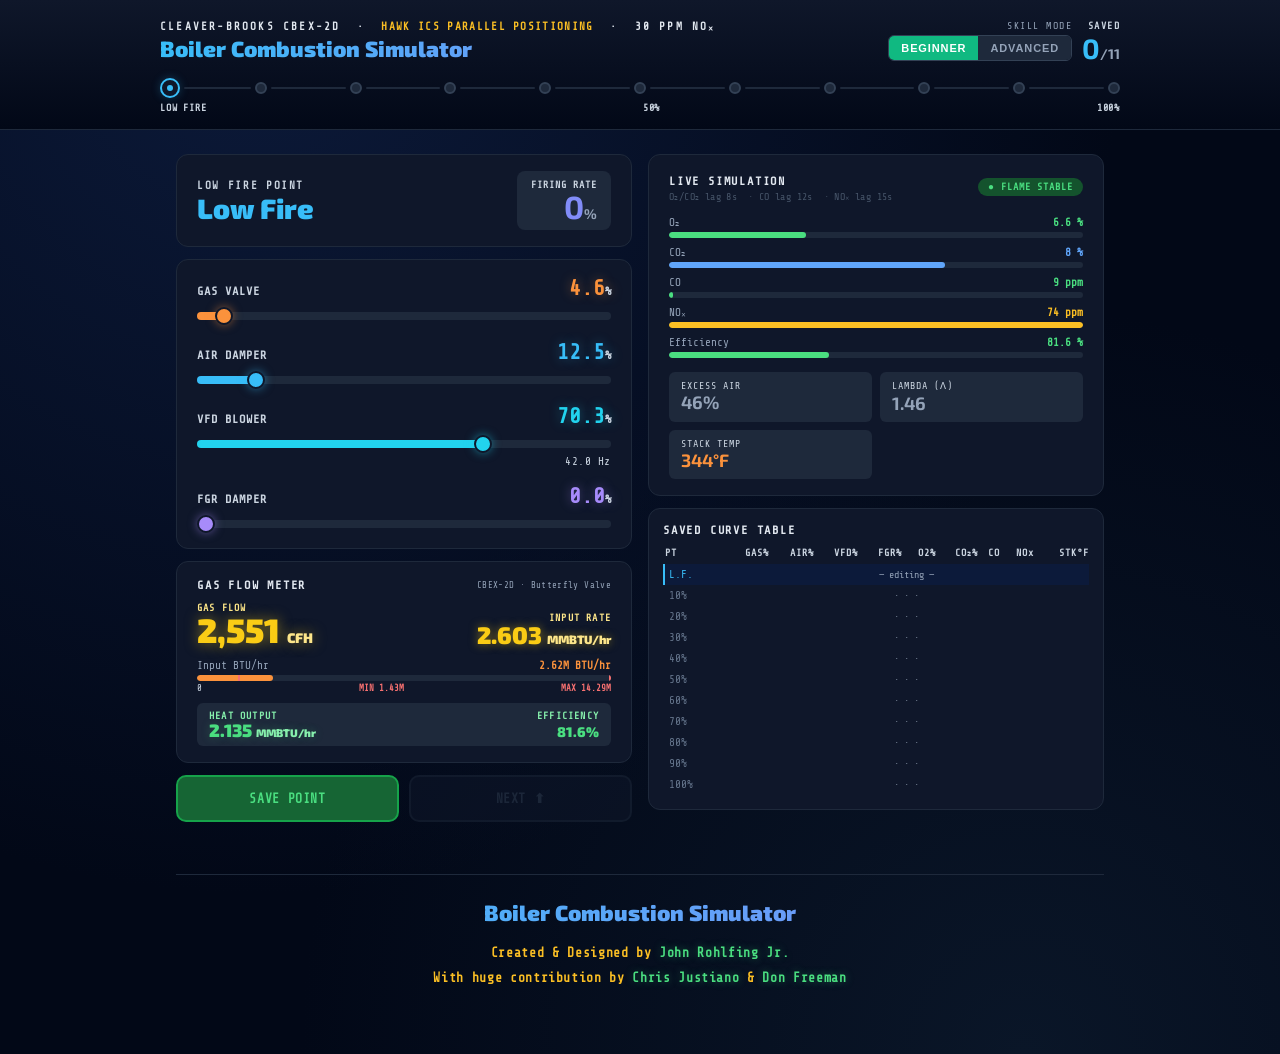
==== index.html @ 2728b41c "Create index.html" ====
<!DOCTYPE html>
<html lang="en">
<head>
<meta charset="UTF-8" />
<meta name="viewport" content="width=device-width, initial-scale=1.0" />
<title>Boiler Combustion Simulator</title>
<link href="https://fonts.googleapis.com/css2?family=Share+Tech+Mono&family=Exo+2:wght@300;400;700;900&display=swap" rel="stylesheet" />
<style>
  *, *::before, *::after { box-sizing: border-box; margin: 0; padding: 0; }
  body {
    min-height: 100vh;
    background: #020817;
    background-image: radial-gradient(ellipse at 20% 0%, #0c1a3a 0%, transparent 60%),
                      radial-gradient(ellipse at 80% 100%, #0a1628 0%, transparent 50%);
    font-family: 'Share Tech Mono', monospace;
    color: #e2e8f0;
    padding-bottom: 40px;
  }

  /* ── Range inputs ── */
  input[type=range] { -webkit-appearance: none; appearance: none; width: 100%; height: 8px; border-radius: 4px; outline: none; cursor: pointer; }
  input[type=range]:disabled { cursor: not-allowed; opacity: 0.4; }
  input[type=range]::-webkit-slider-thumb { -webkit-appearance: none; width: 18px; height: 18px; border-radius: 50%; background: #38bdf8; border: 2px solid #0f172a; cursor: pointer; box-shadow: 0 0 10px #38bdf880; transition: transform 0.15s; }
  input[type=range]::-webkit-slider-thumb:hover { transform: scale(1.2); }
  input[type=range]:disabled::-webkit-slider-thumb { background: #475569; cursor: not-allowed; box-shadow: none; }
  input[type=range].gas::-webkit-slider-thumb  { background: #fb923c; box-shadow: 0 0 10px #fb923c80; }
  input[type=range].air::-webkit-slider-thumb  { background: #38bdf8; box-shadow: 0 0 10px #38bdf880; }
  input[type=range].vfd::-webkit-slider-thumb  { background: #22d3ee; box-shadow: 0 0 10px #22d3ee80; }
  input[type=range].fgr::-webkit-slider-thumb  { background: #a78bfa; box-shadow: 0 0 10px #a78bfa80; }

  /* ── Buttons ── */
  .btn { font-family: 'Share Tech Mono', monospace; font-size: 13px; font-weight: 700; letter-spacing: 0.05em; border-radius: 10px; border: 2px solid; padding: 14px 0; cursor: pointer; transition: all 0.2s; width: 100%; }
  .btn:disabled { cursor: not-allowed; opacity: 0.5; }
  .btn-save  { background: #166534; border-color: #16a34a; color: #4ade80; }
  .btn-save.saved { background: #14532d; border-color: #4ade80; }
  .btn-save:not(:disabled):hover { transform: translateY(-1px); box-shadow: 0 4px 20px #4ade8060; }
  .btn-next  { background: #0f172a; border-color: #1e293b; color: #334155; }
  .btn-next.active { background: #0c1a3a; border-color: #38bdf8; color: #38bdf8; cursor: pointer; }
  .btn-next.active:hover { transform: translateY(-1px); box-shadow: 0 4px 20px #38bdf860; }
  .btn-back  { background: transparent; border: 1px solid #334155; border-radius: 8px; color: #64748b; font-size: 12px; cursor: pointer; font-family: 'Share Tech Mono', monospace; padding: 10px 0; width: 100%; transition: all 0.2s; }
  .btn-export { background: #0f0f2e; border: 2px solid #818cf8; border-radius: 8px; color: #818cf8; font-size: 12px; font-weight: 700; cursor: pointer; font-family: 'Share Tech Mono', monospace; padding: 10px 0; width: 100%; letter-spacing: 0.05em; transition: all 0.2s; }
  .btn-export.flash { background: #1e1b4b; }

  /* ── Layout ── */
  #header {
    background: linear-gradient(180deg, #0f172a 0%, #020817 100%);
    border-bottom: 1px solid #1e293b;
    padding: 20px 24px 16px;
    position: sticky; top: 0; z-index: 50;
  }
  .header-inner { max-width: 960px; margin: 0 auto; }
  .header-top { display: flex; justify-content: space-between; align-items: flex-start; }
  .header-subtitle { font-size: 11px; color: #e2e8f0; letter-spacing: 0.2em; margin-bottom: 4px; text-transform: uppercase; font-weight: 600; }
  h1 {
    font-size: 22px; font-weight: 900; font-family: 'Exo 2', sans-serif; line-height: 1;
    background: linear-gradient(90deg, #38bdf8, #818cf8);
    -webkit-background-clip: text; -webkit-text-fill-color: transparent;
  }
  .saved-count { text-align: right; }
  .saved-label { font-size: 10px; color: #cbd5e1; letter-spacing: 0.15em; text-transform: uppercase; margin-bottom: 3px; font-weight: 600; }
  #savedCountNum { font-size: 28px; font-weight: 700; color: #38bdf8; line-height: 1; font-family: 'Exo 2', sans-serif; }
  .progress-dots { display: flex; align-items: center; gap: 4px; margin-top: 16px; }
  .dot-wrap { display: flex; align-items: center; gap: 4px; }
  .dot { width: 12px; height: 12px; border-radius: 50%; background: #1e293b; border: 2px solid #334155; transition: all 0.3s; flex-shrink: 0; display: flex; align-items: center; justify-content: center; }
  .dot.current { width: 20px; height: 20px; background: #0f172a; border-color: #38bdf8; box-shadow: 0 0 10px #38bdf840; }
  .dot.saved { background: #14532d; border-color: #4ade80; }
  .dot.unsaved-past { background: #7f1d1d; border-color: #f87171; }
  .dot-inner { width: 6px; height: 6px; border-radius: 50%; background: #38bdf8; }
  .dot-inner-saved { width: 4px; height: 4px; border-radius: 50%; background: #4ade80; }
  .dot-line { height: 2px; flex: 1; min-width: 8px; background: #1e293b; border-radius: 1px; transition: background 0.3s; }
  .dot-line.done { background: #4ade8040; }
  .progress-labels { display: flex; justify-content: space-between; margin-top: 4px; font-size: 10px; color: #cbd5e1; font-weight: 600; letter-spacing: 0.08em; }

  #main { max-width: 960px; margin: 0 auto; padding: 24px 16px 0; }
  .grid { display: grid; grid-template-columns: 1fr 1fr; gap: 16px; }

  /* ── Cards ── */
  .card { background: #0f172a; border: 1px solid #1e293b; border-radius: 12px; padding: 16px 20px; margin-bottom: 12px; }
  .card.unstable { border-color: #7f1d1d; }
  .point-header { display: flex; justify-content: space-between; align-items: center; }
  .point-meta-label { font-size: 11px; color: #cbd5e1; letter-spacing: 0.15em; text-transform: uppercase; margin-bottom: 2px; font-weight: 600; }
  .point-name { font-size: 28px; font-weight: 900; font-family: 'Exo 2', sans-serif; color: #38bdf8; line-height: 1; }
  .firing-box { text-align: right; background: #1e293b; border-radius: 8px; padding: 8px 14px; }
  .firing-label { font-size: 10px; color: #cbd5e1; letter-spacing: 0.1em; text-transform: uppercase; font-weight: 600; }
  .firing-val { font-size: 32px; font-weight: 700; color: #818cf8; line-height: 1; font-family: 'Exo 2', sans-serif; }

  /* ── Sliders ── */
  .slider-wrap { margin-bottom: 16px; }
  .slider-header { display: flex; justify-content: space-between; align-items: baseline; margin-bottom: 6px; }
  .slider-label { font-size: 12px; font-weight: 600; color: #cbd5e1; letter-spacing: 0.08em; text-transform: uppercase; }
  .slider-val { font-size: 22px; font-weight: 700; font-family: 'Share Tech Mono', monospace; }
  .slider-val span { font-size: 12px; color: #cbd5e1; }
  /* VFD sub-display */
  .vfd-sub { font-size: 11px; color: #cbd5e1; margin-top: 3px; text-align: right; letter-spacing: 0.05em; font-weight: 500; }

  /* ── Gauge bars ── */
  .gauge-wrap { margin-bottom: 8px; }
  .gauge-header { display: flex; justify-content: space-between; font-size: 11px; color: #94a3b8; margin-bottom: 3px; font-family: 'Share Tech Mono', monospace; }
  .gauge-val { font-weight: 700; }
  .gauge-track { height: 6px; background: #1e293b; border-radius: 3px; overflow: hidden; }
  .gauge-fill { height: 100%; border-radius: 3px; transition: width 0.4s ease, background 0.3s; }

  /* ── AirEff display ── */
  .aireff-row { display: flex; justify-content: space-between; align-items: center;
    background: #1e293b; border-radius: 6px; padding: 6px 12px; margin-top: 8px; margin-bottom: 0; }
  .aireff-label { font-size: 10px; color: #cbd5e1; text-transform: uppercase; letter-spacing: 0.1em; font-weight: 500; }
  .aireff-val { font-size: 14px; font-weight: 700; color: #38bdf8; }

  .sim-header { display: flex; justify-content: space-between; align-items: center; margin-bottom: 14px; }
  .sim-title { font-size: 12px; letter-spacing: 0.15em; text-transform: uppercase; color: #e2e8f0; font-weight: 700; }
  .flame-badge { font-size: 10px; font-weight: 700; padding: 3px 10px; border-radius: 20px; letter-spacing: 0.1em; }
  .flame-stable { background: #14532d; color: #4ade80; }
  .flame-unstable { background: #7f1d1d; color: #f87171; }

  .stat-grid { display: grid; grid-template-columns: 1fr 1fr; gap: 8px; margin-top: 14px; }
  .stat-box { background: #1e293b; border-radius: 6px; padding: 8px 12px; }
  .stat-label { font-size: 10px; color: #cbd5e1; text-transform: uppercase; letter-spacing: 0.1em; font-weight: 500; }
  .stat-val { font-size: 18px; font-weight: 700; color: #94a3b8; font-family: 'Exo 2', sans-serif; }

  /* ── Table ── */
  .table-card { background: #0f172a; border: 1px solid #1e293b; border-radius: 12px; padding: 14px; max-height: 360px; overflow-y: auto; }
  .table-title { font-size: 12px; color: #e2e8f0; letter-spacing: 0.15em; text-transform: uppercase; margin-bottom: 10px; font-weight: 700; }
  table { width: 100%; border-collapse: collapse; font-size: 11px; }
  th { text-align: right; padding-bottom: 6px; font-weight: 600; font-size: 10px; letter-spacing: 0.1em; color: #cbd5e1; }
  th:first-child { text-align: left; }
  td { padding: 4px 4px; text-align: right; }
  td:first-child { text-align: left; }
  tr.cur-row { background: #0c1a3a; border-left: 2px solid #38bdf8; }
  tr:not(.cur-row) { border-left: 2px solid transparent; }

  .validation-box { background: #2d0a0a; border: 1px solid #7f1d1d; border-radius: 8px; padding: 10px 14px; font-size: 12px; color: #f87171; margin-bottom: 12px; }
  .btn-row { display: grid; grid-template-columns: 1fr 1fr; gap: 10px; margin-bottom: 12px; }
  .btn-row2 { display: flex; gap: 10px; }

  /* ── Tune Mode Toggle ── */
  .tune-toggle { display: flex; border-radius: 8px; overflow: hidden; border: 1px solid #334155; margin-bottom: 12px; }
  .tune-toggle-btn { flex: 1; padding: 10px 0; font-family: 'Share Tech Mono', monospace; font-size: 11px; font-weight: 700; letter-spacing: 0.08em; text-transform: uppercase; cursor: pointer; border: none; transition: all 0.25s; text-align: center; }
  .tune-toggle-btn.rough { background: #0f172a; color: #475569; }
  .tune-toggle-btn.rough.active { background: #1e3a5f; color: #38bdf8; box-shadow: inset 0 -2px 0 #38bdf8; }
  .tune-toggle-btn.fine  { background: #0f172a; color: #475569; }
  .tune-toggle-btn.fine.active  { background: #3b1a0a; color: #fb923c; box-shadow: inset 0 -2px 0 #fb923c; }
  .tune-mode-badge { font-size: 9px; font-weight: 700; padding: 2px 8px; border-radius: 4px; letter-spacing: 0.1em; text-transform: uppercase; display: inline-block; }
  .tune-mode-badge.rough { background: #0c2d4a; color: #38bdf8; }
  .tune-mode-badge.fine  { background: #3b1a0a; color: #fb923c; }
  .fine-hint { font-size: 10px; color: #fb923c; background: #2d1a0a; border: 1px solid #854d0e; border-radius: 6px; padding: 7px 10px; margin-bottom: 12px; letter-spacing: 0.03em; }

  @media (max-width: 640px) {
    .grid { grid-template-columns: 1fr; }
    h1 { font-size: 18px; }
  }
</style>
</head>
<body>

<!-- HEADER -->
<div id="header">
  <div class="header-inner">
    <div class="header-top">
      <div>
        <div class="header-subtitle">Cleaver-Brooks CBEX-2D &nbsp;·&nbsp; <span style="color:#fbbf24;letter-spacing:0.12em;">Hawk ICS Parallel Positioning</span> &nbsp;·&nbsp; 30 ppm NOₓ</div>
        <h1>Boiler Combustion Simulator</h1>
      </div>
      <div style="display:flex;gap:10px;align-items:flex-start;">
        <div class="skill-toggle" style="display:flex;flex-direction:column;gap:4px;align-items:flex-end;">
          <div style="font-size:10px;color:#94a3b8;letter-spacing:0.15em;text-transform:uppercase;">Skill Mode</div>
          <div style="display:flex;gap:0;border:1px solid #334155;border-radius:6px;overflow:hidden;">
            <button id="btnBeginner" style="background:#10b981;color:#fff;border:none;padding:6px 12px;font-size:11px;font-weight:700;cursor:pointer;letter-spacing:0.08em;">BEGINNER</button>
            <button id="btnAdvanced" style="background:#1e293b;color:#94a3b8;border:none;padding:6px 12px;font-size:11px;font-weight:700;cursor:pointer;letter-spacing:0.08em;">ADVANCED</button>
          </div>
        </div>
        <div class="saved-count">
          <div class="saved-label">Saved</div>
          <div id="savedCountNum">0<span style="font-size:14px;color:#94a3b8">/11</span></div>
        </div>
      </div>
    </div>
    <div class="progress-dots" id="progressDots"></div>
    <div class="progress-labels">
      <span>LOW FIRE</span><span>50%</span><span>100%</span>
    </div>
  </div>
</div>

<!-- MAIN -->
<div id="main">
  <div class="grid">

    <!-- LEFT -->
    <div>
      <!-- Point header -->
      <div class="card" id="pointCard">
        <div class="point-header">
          <div>
            <div class="point-meta-label" id="pointMetaLabel">Low Fire Point</div>
            <div class="point-name" id="pointName">Low Fire</div>
          </div>
          <div class="firing-box">
            <div class="firing-label">Firing Rate</div>
            <div class="firing-val"><span id="firingPct">0</span><span style="font-size:14px;color:#94a3b8">%</span></div>
          </div>
        </div>
      </div>

      <!-- Tune Mode Toggle -->
      <div class="tune-toggle" id="tuneModeToggle">
        <button class="tune-toggle-btn rough active" id="btnRoughMode">⬆ ROUGH TUNE</button>
        <button class="tune-toggle-btn fine" id="btnFineMode">⬇ FINE TUNE</button>
      </div>
      <div class="fine-hint" id="fineHint" style="display:none"></div>

      <!-- Sliders -->
      <div class="card">

        <!-- Gas Valve -->
        <div class="slider-wrap">
          <div class="slider-header">
            <span class="slider-label">Gas Valve</span>
            <span class="slider-val" id="gasVal" style="color:#fb923c;text-shadow:0 0 12px #fb923c60">3.0<span>%</span></span>
          </div>
          <input type="range" id="gasSlider" class="gas" min="0" max="100" step="0.2" value="3" />
        </div>

        <!-- Air Damper -->
        <div class="slider-wrap">
          <div class="slider-header">
            <span class="slider-label">Air Damper</span>
            <span class="slider-val" id="airVal" style="color:#38bdf8;text-shadow:0 0 12px #38bdf860">10.0<span>%</span></span>
          </div>
          <input type="range" id="airSlider" class="air" min="0" max="100" step="0.2" value="10" />
        </div>

        <!-- VFD Blower -->
        <div class="slider-wrap">
          <div class="slider-header">
            <span class="slider-label">VFD Blower</span>
            <div style="text-align:right">
              <span class="slider-val" id="vfdVal" style="color:#22d3ee;text-shadow:0 0 12px #22d3ee60">70.0<span>%</span></span>
            </div>
          </div>
          <!-- VFD slider: 0-60Hz, 60Hz motor rated speed -->
          <div style="position:relative">
            <input type="range" id="vfdSlider" class="vfd" min="0" max="60" step="0.2" value="42" />
          </div>
          <div class="vfd-sub">
            <span id="vfdHz">46.2</span> Hz
          </div>
        </div>

        <!-- FGR Damper -->
        <div class="slider-wrap" style="margin-bottom:0">
          <div class="slider-header">
            <span class="slider-label">FGR Damper</span>
            <span class="slider-val" id="fgrVal" style="color:#a78bfa;text-shadow:0 0 12px #a78bfa60">0.0<span>%</span></span>
          </div>
          <input type="range" id="fgrSlider" class="fgr" min="0" max="100" step="0.2" value="0" />
        </div>

        <span id="airEffDisplay" style="display:none"></span>

      </div>

      <!-- Gas Flow Meter -->
      <div class="card" id="flowCard">
        <div class="sim-header" style="margin-bottom:10px">
          <span class="sim-title">Gas Flow Meter</span>
          <span style="font-size:9px;color:#94a3b8;letter-spacing:0.04em;">CBEX-2D · Butterfly Valve</span>
        </div>
        <!-- CFH large display -->
        <div style="display:flex;justify-content:space-between;align-items:flex-end;margin-bottom:12px;">
          <div>
            <div style="font-size:10px;color:#fde68a;letter-spacing:0.12em;text-transform:uppercase;font-weight:700;">Gas Flow</div>
            <div style="font-size:34px;font-weight:900;font-family:'Exo 2',sans-serif;color:#facc15;line-height:1;text-shadow:0 0 14px #facc1580;" id="cfhDisplay">0 <span style="font-size:14px;color:#fde68a;">CFH</span></div>
          </div>
          <div style="text-align:right;">
            <div style="font-size:10px;color:#fde68a;letter-spacing:0.12em;text-transform:uppercase;font-weight:700;">Input Rate</div>
            <div style="font-size:24px;font-weight:900;font-family:'Exo 2',sans-serif;color:#facc15;line-height:1;text-shadow:0 0 10px #facc1580;" id="mmbtuDisplay">0.000 <span style="font-size:12px;color:#fde68a;">MMBTU/hr</span></div>
          </div>
        </div>
        <!-- BTU/hr gauge bar (input) -->
        <div class="gauge-wrap">
          <div class="gauge-header">
            <span>Input BTU/hr</span>
            <span class="gauge-val" id="btuInVal" style="color:#fb923c">0</span>
          </div>
          <div class="gauge-track" style="position:relative;">
            <div class="gauge-fill" id="btuInBar" style="width:0%;background:#fb923c"></div>
            <!-- Min fire marker at 10% -->
            <div style="position:absolute;left:10%;top:-2px;width:2px;height:10px;background:#f87171;border-radius:1px;" title="Min Fire"></div>
            <!-- Max fire marker at 100% -->
            <div style="position:absolute;left:100%;top:-2px;width:2px;height:10px;background:#f87171;border-radius:1px;transform:translateX(-2px);" title="Max Fire"></div>
          </div>
          <div style="display:flex;justify-content:space-between;font-size:9px;color:#cbd5e1;margin-top:2px;">
            <span>0</span>
            <span style="color:#f87171;font-weight:700">MIN 1.43M</span>
            <span style="color:#f87171;font-weight:700">MAX 14.29M</span>
          </div>
        </div>
        <!-- Heat Output display -->
        <div style="display:flex;justify-content:space-between;align-items:center;background:#1e293b;border-radius:6px;padding:7px 12px;margin-top:10px;">
          <div>
            <div style="font-size:10px;color:#86efac;letter-spacing:0.12em;text-transform:uppercase;font-weight:700;">Heat Output</div>
            <div style="font-size:18px;font-weight:900;font-family:'Exo 2',sans-serif;color:#4ade80;line-height:1;text-shadow:0 0 10px #4ade8040;" id="btuOutDisplay">0.000 <span style="font-size:11px;color:#86efac;">MMBTU/hr</span></div>
          </div>
          <div style="text-align:right;">
            <div style="font-size:10px;color:#86efac;letter-spacing:0.12em;text-transform:uppercase;font-weight:700;">Efficiency</div>
            <div style="font-size:18px;font-weight:900;font-family:'Exo 2',sans-serif;color:#4ade80;line-height:1;" id="btuOutEffDisplay">—</div>
          </div>
        </div>
      </div>

      <!-- Validation -->
      <div class="validation-box" id="validationBox" style="display:none"></div>

      <!-- Save / Next -->
      <div class="btn-row">
        <button class="btn btn-save" id="btnSave">SAVE POINT</button>
        <button class="btn btn-next" id="btnNext" disabled>NEXT →</button>
      </div>

      <!-- Back / Export -->
      <div class="btn-row2">
        <button class="btn-back" id="btnBack" style="display:none">← BACK</button>
        <button class="btn-export" id="btnExport" style="display:none">EXPORT L5X</button>
      </div>
    </div>

    <!-- RIGHT -->
    <div>
      <!-- Live sim -->
      <div class="card" id="simCard">
        <div class="sim-header">
          <div>
            <span class="sim-title">Live Simulation</span>
            <div id="lagDisplay" style="font-size:10px;color:#475569;letter-spacing:0.04em;margin-top:2px;"></div>
          </div>
          <span class="flame-badge flame-stable" id="flameBadge">● FLAME STABLE</span>
        </div>
        <div class="gauge-wrap">
          <div class="gauge-header"><span>O₂</span><span class="gauge-val" id="o2Val" style="color:#4ade80">—</span></div>
          <div class="gauge-track"><div class="gauge-fill" id="o2Bar" style="width:0%;background:#4ade80"></div></div>
        </div>
        <div class="gauge-wrap">
          <div class="gauge-header"><span>CO₂</span><span class="gauge-val" id="co2Val" style="color:#60a5fa">—</span></div>
          <div class="gauge-track"><div class="gauge-fill" id="co2Bar" style="width:0%;background:#60a5fa"></div></div>
        </div>
        <div class="gauge-wrap">
          <div class="gauge-header"><span>CO</span><span class="gauge-val" id="coVal" style="color:#4ade80">—</span></div>
          <div class="gauge-track"><div class="gauge-fill" id="coBar" style="width:0%;background:#4ade80"></div></div>
        </div>
        <div class="gauge-wrap">
          <div class="gauge-header"><span>NOₓ</span><span class="gauge-val" id="noxVal" style="color:#4ade80">—</span></div>
          <div class="gauge-track"><div class="gauge-fill" id="noxBar" style="width:0%;background:#4ade80"></div></div>
        </div>
        <div class="gauge-wrap">
          <div class="gauge-header"><span>Efficiency</span><span class="gauge-val" id="effVal" style="color:#4ade80">—</span></div>
          <div class="gauge-track"><div class="gauge-fill" id="effBar" style="width:0%;background:#4ade80"></div></div>
        </div>
        <div id="coHint" style="display:none;font-size:10px;color:#fbbf24;background:#292100;border:1px solid #854d0e;border-radius:6px;padding:7px 10px;margin-top:10px;letter-spacing:0.03em;"></div>
        <div id="noxTarget" style="display:none;font-size:10px;border:1px solid;border-radius:6px;padding:7px 10px;margin-top:8px;letter-spacing:0.03em;"></div>
        <div class="stat-grid">
          <div class="stat-box"><div class="stat-label">Excess Air</div><div class="stat-val" id="eaVal">—</div></div>
          <div class="stat-box"><div class="stat-label">Lambda (λ)</div><div class="stat-val" id="lambdaVal">—</div></div>
          <div class="stat-box"><div class="stat-label">Stack Temp</div><div class="stat-val" id="stackTempVal" style="color:#fb923c">—</div></div>
        </div>
      </div>

      <!-- Curve table -->
      <div class="table-card">
        <div class="table-title">Saved Curve Table</div>
        <table>
          <thead>
            <tr>
              <th style="text-align:left">PT</th>
              <th>GAS%</th><th>AIR%</th><th>VFD%</th><th>FGR%</th>
              <th>O2%</th><th>CO₂%</th><th>CO</th><th>NOx</th><th>STK°F</th>
            </tr>
          </thead>
          <tbody id="curveTable"></tbody>
        </table>
      </div>
    </div>

  </div>
</div>

<script>
// ─── CONSTANTS ────────────────────────────────────────────────────────────────
const VFD_MAX_HZ = 60.0;   // 60Hz motor — full speed at 60 Hz

// ─── NAMEPLATE DATA (CB CBEX-2D 200-350-250ST) ─────────────────────────────
const NAMEPLATE_MIN_INPUT  = 1429000;   // BTU/hr min gas input
const NAMEPLATE_MAX_INPUT  = 14288000;  // BTU/hr max gas input
const NAMEPLATE_GROSS_OUT  = 11716000;  // BTU/hr gross output
const NAMEPLATE_MANIFOLD_P = 23.6;      // in W.C. manifold pressure
const GAS_HHV             = 1020;       // BTU/ft³ natural gas HHV
const NAMEPLATE_MAX_CFH   = NAMEPLATE_MAX_INPUT / GAS_HHV;  // ~14,008 CFH
const NAMEPLATE_MIN_CFH   = NAMEPLATE_MIN_INPUT / GAS_HHV;  // ~1,401 CFH

// ─── PHYSICS CONSTANTS (v11 — CB Hawk ICS Calibration) ───────────────────────
// Model: lambda = K * (airEff/100)^Pa / flowFrac
//   flowFrac = butterflyFlow(gasActuator%)  — actual gas flow, not valve position
//   airEff   = airDamperFlow(damper%) * (VFD_Hz / 60) * 100
//
// v11 changes from v10:
//   • Lambda now uses butterfly valve flowFrac (actual gas flow) instead of
//     valve position raised to a power (Pg removed). Eliminates disconnect
//     between gas flow meter and air/fuel ratio calculation.
//   • FGR dilution realistic: FGR displaces fresh air at fan inlet.
//     20% FGR = fan moves 80% fresh air + 20% inert flue gas.
//     Factor 0.72 accounts for residual O2 in flue gas (~2.5%), duct leakage,
//     and imperfect mixing. Result: adding FGR drops O2 significantly and
//     forces air damper compensation — matches real CB induced FGR behavior.
//   • Added CO₂% output (max 11.7% for natural gas at stoichiometric)
//   • Stack temperature output for analyzer display
//   • Recalibrated K and Pa for flowFrac-based lambda
//
// Dual-anchor calibration:
//   Light-off: gas=3%, air=10%, VFD=42Hz (70%)  → O2 ≈ 8.5%  (lean ignition)
//   Full fire:  gas=100%, air=75%, VFD=57Hz (95%) → O2 ≈ 3.5% (tight high-fire trim)
//
// NOx: 90 ppm thermal base (LNE staged air) + 8 ppm prompt (Fenimore)
// FGR suppression exp = -7.5  gives ~30ppm at 18-19% FGR (CB induced FGR target)
// With realistic FGR dilution, operator must open air damper ~15% more to
// compensate for FGR — matches real commissioning experience.
//
// Default CB Hawk ICS curve:
//   FGR starts at Pt3 (20% fire, FGR=8%)
//   30ppm NOx first achieved around Pt5 (40% fire, FGR=17-19%) ← CB LNE target
//   O2 tapers 8.5% → 3.5% across firing range
const Pa = 1.02;    // air exponent (recalibrated for flowFrac-based lambda)
const K  = 1.53;    // air scale factor (recalibrated for flowFrac-based lambda)

// Default CB Hawk ICS commissioning curve
// Indexed [0..10] = Light-Off through 100% firing rate
const DEF_GAS = [  3,  10,  20,  30,  40,  50,  60,  70,  80,  90, 100];
const DEF_AIR = [ 10,  22,  34,  42,  50,  57,  62,  66,  70,  73,  75];
const DEF_VFD = [42.0,43.2,44.4,45.6,46.8,48.0,49.8,51.6,53.4,55.2,57.0];
const DEF_FGR = [  0,   0,   8,  17,  17,  18,  19,  20,  20,  20,  20];

// ─── DATA ────────────────────────────────────────────────────────────────────
const POINTS = [
  { id:0,  label:"Low Fire", pct:0   },
  { id:1,  label:"Point 2",   pct:10  },
  { id:2,  label:"Point 3",   pct:20  },
  { id:3,  label:"Point 4",   pct:30  },
  { id:4,  label:"Point 5",   pct:40  },
  { id:5,  label:"Point 6",   pct:50  },
  { id:6,  label:"Point 7",   pct:60  },
  { id:7,  label:"Point 8",   pct:70  },
  { id:8,  label:"Point 9",   pct:80  },
  { id:9,  label:"Point 10",  pct:90  },
  { id:10, label:"Point 11",  pct:100 },
];

// Low-fire defaults: VFD=42Hz (70%), FGR=0%. Gas and Air are randomized each
// fresh session / relight so the operator starts with a different position and
// must tune in manually — like a real boiler relight procedure.
//
// Why the ranges matter:
//   Gas max = 7%: at gas > 8%, no air value within 3–14% can produce stable
//   combustion (flowFrac too large → always rich regardless of air damper).
//   Checking test.stable is the only reliable guard — lambda alone is not enough
//   because highCO triggers at λ=0.90–1.06 even though lambda looks "safe".
//   calcCombustion is a function declaration (hoisted) so it's safe to call here.
function freshLightOff() {
  const SAFE_FALLBACK = { gas: 3.0, air: 10.0, vfd: 42.0, fgr: 0 };
  let gas, air, attempts = 0;
  do {
    gas = 1.0 + Math.round(Math.random() * 6.0 * 10) / 10;  // 1.0–7.0%
    air = 3.0 + Math.round(Math.random() * 11.0 * 10) / 10; // 3.0–14.0%
    const test = calcCombustion(gas, air, 42.0, 0);
    if (test.stable) break;   // must be fully stable — lambda, CO, O2 all clear
    attempts++;
  } while (attempts < 40);
  // Fallback: if no stable combo found (should be extremely rare), use a
  // known-good light-off position rather than returning a bad combo.
  if (attempts >= 40) return SAFE_FALLBACK;
  return { gas, air, vfd: 42.0, fgr: 0 };
}
let LIGHTOFF = freshLightOff();

let currentIdx       = 0;
let savedPoints      = Array(11).fill(null);
let roughPoints      = Array(11).fill(null);  // Rough-tune stored separately
let currentPt        = { ...LIGHTOFF };
let isSaved          = false;
let saveTried        = false;
let instabilityTicks = 0;
const FLAMEOUT_TICKS = 8;
let tuneMode         = 'rough';   // 'rough' or 'fine'
let hintsUnlocked    = false;     // hints hidden until first flameout (Advanced)
let skillMode        = 'beginner'; // 'beginner' or 'advanced'
function hintsOn() { return skillMode === 'beginner' || hintsUnlocked; }

// ─── ANALYZER LAG ────────────────────────────────────────────────────────────
// Real flue gas analyzers respond slowly due to sample transport and cell response.
// Modelled as first-order exponential lag:  Y(n) = Y(n-1) + (X - Y(n-1)) * α
// where α = Δt / τ  (scan interval / time constant)
// Scan interval tied to render loop (~250ms assumed)
const LAG_DT       = 0.25;   // seconds per render tick (250 ms)
const TAU_O2       = 8.0;    // O2 electrochemical cell  T63 ≈ 8s
const TAU_CO       = 12.0;   // CO NDIR / electrochemical T63 ≈ 12s
const TAU_NOX      = 15.0;   // NOx chemiluminescent      T63 ≈ 15s
const TAU_CO2      = 8.0;    // CO₂ NDIR cell T63 ≈ 8s (similar to O2)
const ALPHA_O2     = Math.min(1, LAG_DT / TAU_O2);
const ALPHA_CO     = Math.min(1, LAG_DT / TAU_CO);
const ALPHA_NOX    = Math.min(1, LAG_DT / TAU_NOX);
const ALPHA_CO2    = Math.min(1, LAG_DT / TAU_CO2);

let lagO2  = 0;   // running lag state for O2
let lagCO2 = 0;   // running lag state for CO₂
let lagCO  = 0;   // running lag state for CO
let lagNOx = 0;   // running lag state for NOx

// ─── BUTTERFLY VALVE CHARACTERISTIC ─────────────────────────────────────────
// CB gas butterfly valve: highly nonlinear, most flow change in mid-range
// Calibrated so 3% valve ≈ 10% flow (min fire) and 100% valve = 100% flow
function butterflyFlow(valvePct) {
  const x = Math.max(0, valvePct / 100);
  if (x < 0.005) return 0;
  const theta = x * Math.PI / 2;
  return Math.min(1.0, Math.pow(Math.sin(theta), 0.65));
}

// ─── AIR DAMPER CHARACTERISTIC ──────────────────────────────────────────────
// CB butterfly / opposed-blade air damper: quick-opening characteristic.
// At 50% position ≈ 64% of max airflow; at 10% ≈ 22%.
// Uses x^0.65 power law (same family as gas butterfly).
function airDamperFlow(damperPct) {
  const x = Math.max(0, damperPct / 100);
  if (x < 0.005) return 0;
  return Math.min(1.0, Math.pow(x, 0.65));
}

// ─── ACTUATOR DEADBAND ──────────────────────────────────────────────────────
// Real Honeywell/Siemens actuators have ±0.5% deadband / hysteresis.
// Commanded 42.0% might land at 41.6% or 42.3%.
// Uses deterministic pseudo-noise so identical commands give consistent results
// but small slider changes create realistic jitter.
function actuatorPos(commanded, seed) {
  const noise = Math.sin(commanded * seed) * 0.25
              + Math.cos(commanded * seed * 1.7) * 0.15;
  return Math.max(0, commanded + noise);
}

// ─── PHYSICS ─────────────────────────────────────────────────────────────────
function calcCombustion(gas, air, vfd_hz, fgr, mode) {
  // mode: 'rough' = cold furnace (default), 'fine' = hot/heat-soaked furnace
  mode = mode || 'rough';

  // ── Actuator deadband — real positions differ from commanded ────────────
  const gasAct = actuatorPos(gas, 137.036);
  const airAct = actuatorPos(air, 173.205);
  const vfdAct = actuatorPos(vfd_hz, 7.071);
  const fgrAct = actuatorPos(fgr, 271.801);

  // Combined air: nonlinear damper characteristic × VFD speed (fan law: flow ∝ speed)
  // airEff = airDamperFlow(damper%) × (VFD_Hz / 60) × 100
  const vfdSpd  = (Math.max(vfdAct, 0) / VFD_MAX_HZ) * 100;      // 0-100%
  const airDamp = airDamperFlow(airAct);                            // nonlinear 0-1
  const airEff  = airDamp * vfdSpd;                                 // effective air %

  // Gas flow via butterfly valve characteristic (uses actual actuator position)
  const flowFrac = butterflyFlow(gasAct);
  const btuInput = flowFrac * NAMEPLATE_MAX_INPUT;
  const cfh      = flowFrac * NAMEPLATE_MAX_CFH;
  const mmbtuIn  = btuInput / 1000000;

  const fgrFrac = Math.max(0, fgrAct) / 100;

  if (gasAct < 0.5) return { o2:0, co:0, co2:0, nox:0, eff:0, ea:0, stable:false, lambda:0, coReason:'', airEff:0, vfdSpd:0, btuInput:0, cfh:0, mmbtuIn:0, flowFrac:0, btuOutput:0, stackTemp:0 };

  // v11: lambda uses actual gas flow (flowFrac) instead of valve position
  const airNorm = K * Math.pow(Math.max(airEff, 0.1) / 100, Pa);

  // v11: FGR displaces fresh air at the FD fan inlet (induced FGR system).
  // Fresh air = 20.9% O2. Recirculated flue gas ≈ 2-3% residual O2.
  // Factor 0.72 = 1 - (residual_O2_in_FGR / ambient_O2) adjusted for
  // imperfect mixing and duct in-leakage. At 20% FGR, effective fresh air
  // fraction = 1 - 0.20×0.72 = 0.856 → O2 drops ~1.5-2.0 points.
  // Operator must compensate by opening air damper — just like a real boiler.
  const fgrDilution = 1 - fgrFrac * 0.72;
  const effAir  = airNorm * fgrDilution;
  let   lambda  = Math.max(0.40, Math.min(7.0, effAir / Math.max(flowFrac, 0.001)));

  // ── Hot-boiler adjustments (fine-tune mode) ──────────────────────────────
  // Heat-soaked furnace: better combustion, O2 reads 0.3-0.5% lower,
  // hotter refractory = higher flame temp = more NOx, tighter CO response
  const isHot = mode === 'fine';
  const heatSoakO2   = isHot ? 0.4 : 0;    // O2 drop from heat soak
  const furnaceTempK = isHot ? 1.08 : 1.0;  // 8% NOx increase from hot refractory
  const coSensitivity = isHot ? 1.15 : 1.0; // CO rises faster near stoichiometric when hot

  let rawO2 = lambda >= 1.0 ? Math.min(20.9, 20.9 * (lambda - 1) / lambda) : 0;
  const o2 = Math.max(0, rawO2 - heatSoakO2);
  const ea = Math.max(0, (lambda - 1) * 100);

  // ── CO (v10 — computed BEFORE stability so CO informs flame state) ───────
  // Real CB firetube CO vs O2: flat at 10-30 ppm, then near-vertical wall
  // at O2 ≈ 1.0-1.5% (λ ≈ 1.05-1.08). The "cliff" is the defining feature
  // of a CO trim — you're fine until suddenly you're not.
  //
  // IMPORTANT: CO is calculated first, then used as a stability input.
  // On a real boiler, high CO means incomplete combustion — the flame is
  // degrading even if lambda arithmetic says you're "close to stoichiometric."
  // A UV flame scanner sees a weak, intermittent signal when CO is spiking.
  //
  // Calibration targets (stable, FGR≈0):
  //   λ=2.5  →  ~5 ppm      (very lean)
  //   λ=1.8  →  ~10 ppm     (lean light-off zone)
  //   λ=1.4  →  ~20 ppm     (normal low-fire)
  //   λ=1.15 →  ~30 ppm     (tight trim, safe)
  //   λ=1.08 →  ~50 ppm     (approaching the wall)
  //   λ=1.06 →  ~320 ppm    (THE KNEE — cliff starts here)
  //   λ=1.03 →  ~700 ppm    (over the edge)
  //   λ=1.00 →  ~1800 ppm   (stoichiometric — deep trouble)
  const coBase = 4 + 14 * Math.exp(-2.6 * (lambda - 1.0)) * coSensitivity;

  // Rich spike — near-vertical wall below λ≈1.06 (O2 ≈ 1.2%)
  // Transition zone 1.06-1.12: CO rises as you approach the cliff
  // Below 1.06: exponential explosion (the wall)
  let coRich = 0;
  if (lambda < 1.06) {
    coRich = 300 * coSensitivity * Math.exp(12.0 * (1.06 - lambda));
  } else if (lambda < 1.12) {
    coRich = 35 * coSensitivity * Math.pow((1.12 - lambda) / 0.06, 2.0);
  }

  // Lean tail — flame cooling, quenching at extreme excess air
  const coLean = lambda > 2.8
    ? 18 * Math.pow(lambda - 2.8, 2.0) : 0;

  // Firing-rate effect — higher firing rate shortens residence time slightly
  // v11: uses flowFrac (actual gas flow) instead of valve position
  const coFiring = 4 * Math.pow(flowFrac, 1.4);

  // FGR: moderate FGR is fine, but excessive FGR quenches the flame
  // v11: uses flowFrac for firing-rate interaction
  let coFgrHigh = 0;
  if      (fgrFrac > 0.22) coFgrHigh = 400 * Math.pow(fgrFrac - 0.22, 1.3) * (1 + flowFrac * 1.5);
  else if (fgrFrac > 0.18) coFgrHigh = 50  * Math.pow(fgrFrac - 0.18, 1.1) * (1 + flowFrac);
  else if (fgrFrac > 0.10) coFgrHigh = 8   * (fgrFrac - 0.10) * 10;

  // FGR at light-off is particularly bad (cold furnace, weak flame)
  // v11: uses flowFrac — light-off region extends to ~10% gas (flowFrac≈0.25)
  const coFgrLightOff = (flowFrac < 0.25 && fgrFrac > 0.05)
    ? 120 * fgrFrac * (0.25 - flowFrac) * 16 : 0;

  // ── Combustion CO (before instability effects) ───────────────────────────
  // Sum of all chemistry-driven CO sources. This is what the analyzer would
  // read from the combustion alone — before flame degradation adds more.
  // Used as input to stability determination.
  const coCombustion = coBase + coRich + coLean + coFiring + coFgrHigh + coFgrLightOff;

  // ── Stability (v10 — CO and O2 now inform flame state) ───────────────────
  // On a real CB boiler, the BMS flame scanner (UV or flame rod) detects:
  //   • Rich flame: weak UV signal, orange/luminous, scanner loses confidence
  //   • Lean blow-off: flame lifts off burner tile, UV drops to zero
  //   • FGR quench: reduced flame temp → weak UV → scanner trips
  //   • High CO: incomplete combustion = partial flame = weak/intermittent UV
  //   • Very low O2: starved combustion, flame degrades before full flameout
  //
  // Real thresholds (typical CB Hawk ICS with Honeywell flame scanner):
  //   λ < 0.90:  flame is orange/lazy, UV signal marginal → trips in seconds
  //   λ > 5.5:   flame lifts off, lean blow-off
  //   CO > 350:  combustion is failing — catches the critical gap at λ=0.90-1.06
  //              where O2 is near zero and CO is spiking but old model said "stable"
  //   O2 < 0.5% at meaningful fire (gas>8%): starved, flame integrity failing
  //   FGR > 28%: flame temperature too low, quench
  //   FGR > 8% at light-off: cold furnace can't sustain diluted flame
  const tooRich       = lambda < 0.90;
  const tooLean       = lambda > 5.5;
  const fgrQuench     = fgrFrac > 0.28;
  const fgrAtLightOff = flowFrac < 0.22 && fgrFrac > 0.08;
  const highCO        = coCombustion > 350;
  const lowO2         = o2 < 0.5 && gasAct > 8;
  const stable        = !tooRich && !tooLean && !fgrQuench && !fgrAtLightOff
                      && !highCO && !lowO2;

  // ── Instability CO — flame degradation adds unburned fuel to exhaust ─────
  let coInstability = 0;
  if (!stable) {
    let factor = 0;
    if (tooRich)       factor = Math.max(factor, (0.90 - lambda) * 6);
    if (tooLean)       factor = Math.max(factor, (lambda - 5.5) * 3.5);
    if (fgrQuench)     factor = Math.max(factor, (fgrFrac - 0.28) * 16);
    if (fgrAtLightOff) factor = Math.max(factor, 0.80);
    if (highCO)        factor = Math.max(factor, (coCombustion - 350) / 600);
    if (lowO2)         factor = Math.max(factor, (0.5 - o2) * 3);
    coInstability = Math.min(4000, 400 + 1800 * factor);
  }
  const co = Math.min(9999, Math.max(3, coCombustion + coInstability));

  // ── NOx (v10 — LNE base + prompt NOx floor) ─────────────────────────────
  // CB LNE burner: staged air mixing inherently reduces thermal NOx base
  // to ~90 ppm (vs 120-130 for standard E-series).
  // Prompt NOx (Fenimore mechanism): ~8 ppm from CH radical reactions in
  // the flame front. NOT suppressed by FGR — sets a hard floor.
  //
  // Calibration:
  //   • Light-off (gas≈3, FGR=0, λ≈1.7): NOx ≈ 55-65 ppm
  //   • Full fire FGR=0 (λ≈1.2): NOx ≈ 98 ppm (uncontrolled thermal + prompt)
  //   • Full fire FGR=19% (λ≈1.2): NOx ≈ 28-30 ppm (CB 30ppm target)
  //   • Maximum FGR: NOx floors at ~10-12 ppm (can't eliminate prompt NOx)
  let tempFactor;
  if      (lambda < 1.05)  tempFactor = lambda * 0.86;
  else if (lambda <= 1.15) tempFactor = 1.0;
  else                     tempFactor = 1.0 / (1 + 0.7 * Math.pow(lambda - 1.15, 1.6));
  const fgrSuppression = Math.exp(-7.5 * fgrFrac);
  // Firing factor: small flames ≈ 0.80, full fire ≈ 1.0 (flame volume/thermal mass)
  // v11: uses flowFrac (actual heat release) instead of valve position
  const firingFactor   = 0.55 + 0.45 * Math.pow(flowFrac, 0.30);
  // furnaceTempK: hot refractory increases radiant heat → higher flame temp → more NOx
  const thermalNOx = 90 * tempFactor * firingFactor * fgrSuppression * furnaceTempK;
  const promptNOx  = 8;   // Fenimore — not affected by FGR
  let nox = thermalNOx + promptNOx;
  if (!stable) nox *= 0.70;
  nox = Math.max(0, Math.round(nox));

  // ── Efficiency (v11 — realistic stack temp & radiation) ──────────────────
  // Stack temp model: firing rate is the dominant driver.
  // Higher fire = more gas velocity through tubes = less heat transfer = hotter stack.
  // Nonlinear — rises steeply at higher firing rates (turbulent flow regime).
  // Excess air has a minor secondary effect (~2°F per 1% O₂).
  // FGR recirculates hot gas, adds modest stack temp increase above ~10%.
  //
  // Real CB firetube targets:
  //   Low fire  (flowFrac≈0.14):  ~320-340°F
  //   Mid fire  (flowFrac≈0.50):  ~370-390°F
  //   High fire (flowFrac≈1.00):  ~440-460°F
  const stackTemp = 260 + 180 * Math.pow(flowFrac, 0.55) + o2 * 2
    + (fgrFrac > 0.10 ? (fgrFrac - 0.10) * 80 : 0);
  // Dry flue gas loss: scales with excess air and stack temp
  const dryFlueLoss = (0.38 + ea * 0.0034) * (stackTemp - 60) / 100 * 4.2;
  // Moisture loss: H2O from hydrogen in CH4 — ~10.5% on HHV basis
  const moistureLoss = 10.5;
  // Radiation/convection loss: fixed ~40,000 BTU/hr shell radiation.
  // As a percentage of input: high at low fire (~2.5%), low at high fire (~0.3%).
  const RADIATION_BTU = 40000;
  const radiationLoss = btuInput > 0
    ? Math.min(3.0, (RADIATION_BTU / btuInput) * 100) : 0.5;
  const eff = Math.max(0, Math.min(99.5,
    100 - dryFlueLoss - moistureLoss - radiationLoss
    - Math.min(co, 600) * 0.003));

  // ── CO₂ (v11 — standard analyzer output) ──────────────────────────────────
  // Max CO₂ for natural gas (CH₄) at stoichiometric = 11.7%
  // CO₂ = 11.7 × (20.9 - O₂) / 20.9
  // At O₂=3.5% → CO₂=9.7%, at O₂=8.5% → CO₂=6.9%, at stoichiometric → CO₂=11.7%
  const co2 = Math.max(0, Math.round(11.7 * (20.9 - o2) / 20.9 * 10) / 10);

  // ── Diagnostic ───────────────────────────────────────────────────────────
  let coReason = '';
  if (!stable) {
    if (tooRich)            coReason = 'Rich — increase air damper or VFD speed';
    else if (highCO)        coReason = 'CO breakpoint — combustion failing, add air or reduce gas';
    else if (lowO2)         coReason = 'O₂ critically low — increase air damper or VFD';
    else if (tooLean)       coReason = 'Lean blow-off — reduce air or decrease VFD';
    else if (fgrQuench)     coReason = 'FGR quench — cut FGR below 28%';
    else if (fgrAtLightOff) coReason = 'FGR too early — close FGR until flame is established';
  } else if (co > 150) {
    if (fgrFrac > 0.22)    coReason = 'FGR too high — incomplete combustion';
    else if (lambda > 3.8) coReason = 'Excess air — lean quench, reduce air or VFD';
    else if (lambda < 1.06)coReason = 'Rich — approaching CO breakpoint, add air or reduce gas';
  }

  return {
    o2:      Math.round(o2 * 10) / 10,
    co2,
    co:      Math.round(co),
    nox,
    eff:     Math.round(eff * 10) / 10,
    ea:      Math.round(ea),
    stable,
    lambda:  Math.round(lambda * 100) / 100,
    coReason,
    airEff:  Math.round(airEff * 10) / 10,
    vfdSpd:  Math.round(vfdSpd * 10) / 10,
    btuInput: Math.round(btuInput),
    cfh:      Math.round(cfh),
    mmbtuIn:  Math.round(mmbtuIn * 1000) / 1000,
    flowFrac: Math.round(flowFrac * 1000) / 1000,
    btuOutput: Math.round(btuInput * (eff / 100)),
    stackTemp: Math.round(stackTemp),
  };
}

// ─── VALIDATION ──────────────────────────────────────────────────────────────
// Fine-tune O2 targets per firing range (tight high-fire, relaxed light-off)
const FINE_O2_TARGETS = [
  { max: 10.0, ideal: 8.5 },  // Pt0  Light-Off — lean for safe ignition
  { max: 8.0,  ideal: 6.5 },  // Pt1  10%
  { max: 7.0,  ideal: 5.5 },  // Pt2  20%
  { max: 6.0,  ideal: 4.8 },  // Pt3  30%
  { max: 5.5,  ideal: 4.3 },  // Pt4  40%
  { max: 5.0,  ideal: 3.8 },  // Pt5  50%
  { max: 4.5,  ideal: 3.5 },  // Pt6  60%
  { max: 4.2,  ideal: 3.3 },  // Pt7  70%
  { max: 4.0,  ideal: 3.0 },  // Pt8  80%
  { max: 3.8,  ideal: 2.8 },  // Pt9  90%
  { max: 3.5,  ideal: 2.5 },  // Pt10 100% — tight trim
];

function getValidation(pt, idx) {
  if (idx === 0) return null;
  const prev = savedPoints[idx - 1];
  if (!prev) return null;

  // In fine-tune descending, we go from high to low, so gas/air must be ≤ previous
  // In rough-tune ascending, gas/air must be ≥ previous
  if (tuneMode === 'rough') {
    if (pt.gas < prev.gas) return `Gas must be ≥ Point ${idx} (${prev.gas.toFixed(1)}%)`;
    if (pt.air < prev.air) return `Air damper must be ≥ Point ${idx} (${prev.air.toFixed(1)}%)`;
    if (pt.vfd < prev.vfd) return `VFD must be ≥ Point ${idx} (${prev.vfd.toFixed(1)} Hz)`;
  }

  // Hint-level validation: shown always in Beginner, after flameout in Advanced
  if (hintsOn()) {
    const curSim = calcCombustion(pt.gas, pt.air, pt.vfd, pt.fgr, tuneMode);

    // Rough: O2 must trend down going up the curve
    if (tuneMode === 'rough') {
      const prevSim = calcCombustion(prev.gas, prev.air, prev.vfd, prev.fgr, tuneMode);
      if (curSim.o2 > prevSim.o2 + 0.5) {
        return `O₂ should not rise (prev ${prevSim.o2}% → now ${curSim.o2}%) — increase gas or reduce air/VFD`;
      }
    }

    // Fine-tune: stricter O2 targets and CO limit
    if (tuneMode === 'fine') {
      const target = FINE_O2_TARGETS[idx];
      if (curSim.o2 > target.max) {
        return `Fine tune: O₂ too high (${curSim.o2}% > ${target.max}% max) — reduce air or increase gas`;
      }
      if (curSim.co > 100) {
        return `Fine tune: CO too high (${curSim.co} ppm > 100 ppm limit) — add air or reduce FGR`;
      }
    }
  }

  return null;
}

// ─── HELPERS ─────────────────────────────────────────────────────────────────
function setSliderGradient(el, val, min, max, color) {
  const pct = ((val - min) / (max - min)) * 100;
  el.style.background =
    `linear-gradient(to right, ${color} 0%, ${color} ${pct}%, #1e293b ${pct}%, #1e293b 100%)`;
}

function gaugeColor(id, value) {
  if (id === 'o2')  return value < 1.0 ? '#f87171' : (value < 2.0 || value > 8.0) ? '#fbbf24' : '#4ade80';
  if (id === 'co2') return value > 11.0 ? '#fbbf24' : value < 4.0 ? '#94a3b8' : '#60a5fa';
  if (id === 'co')  return value > 400 ? '#f87171' : value > 150 ? '#fbbf24' : '#4ade80';
  if (id === 'nox') return value > 50 ? '#fbbf24' : '#4ade80';
  if (id === 'eff') return value < 75 ? '#f87171' : value < 80 ? '#fbbf24' : '#4ade80';
  return '#4ade80';
}

function updateGauge(id, value, min, max, unit) {
  const pct   = Math.min(100, Math.max(0, ((value - min) / (max - min)) * 100));
  const color = gaugeColor(id, value);
  document.getElementById(id + 'Val').textContent = value + ' ' + unit;
  document.getElementById(id + 'Val').style.color = color;
  document.getElementById(id + 'Bar').style.width      = pct + '%';
  document.getElementById(id + 'Bar').style.background = color;
}

// ─── PROGRESS DOTS ───────────────────────────────────────────────────────────
function renderDots() {
  const container = document.getElementById('progressDots');
  container.innerHTML = '';
  for (let i = 0; i < 11; i++) {
    const wrap = document.createElement('div');
    wrap.className = 'dot-wrap';
    wrap.style.cssText = 'display:flex;align-items:center;gap:4px;' + (i < 10 ? 'flex:1' : '');

    const dot = document.createElement('div');
    dot.className = 'dot';
    dot.title = POINTS[i].label;

    if (i === currentIdx) {
      dot.classList.add('current');
      const inner = document.createElement('div');
      inner.className = 'dot-inner';
      dot.appendChild(inner);
    } else if (savedPoints[i]) {
      dot.classList.add('saved');
      const inner = document.createElement('div');
      inner.className = 'dot-inner-saved';
      dot.appendChild(inner);
    } else if (i < currentIdx) {
      dot.classList.add('unsaved-past');
    }
    wrap.appendChild(dot);

    if (i < 10) {
      const line = document.createElement('div');
      line.className = 'dot-line' + (savedPoints[i] ? ' done' : '');
      line.style.flex = '1';
      wrap.appendChild(line);
    }
    container.appendChild(wrap);
  }
}

// ─── CURVE TABLE ─────────────────────────────────────────────────────────────
function renderTable() {
  const tbody = document.getElementById('curveTable');
  tbody.innerHTML = '';
  POINTS.forEach((p, i) => {
    const s     = savedPoints[i];
    const isCur = i === currentIdx;
    const c     = s ? calcCombustion(s.gas, s.air, s.vfd, s.fgr, s.mode || 'rough') : null;
    const tr    = document.createElement('tr');
    if (isCur) tr.className = 'cur-row';
    const ptLabel = p.pct === 0 ? 'L.F.' : p.pct + '%';
    if (s) {
      tr.innerHTML = `
        <td style="color:${isCur?'#38bdf8':'#64748b'}">${ptLabel}</td>
        <td style="color:#fb923c">${s.gas.toFixed(0)}</td>
        <td style="color:#38bdf8">${s.air.toFixed(0)}</td>
        <td style="color:#22d3ee">${(s.vfd / 60 * 100).toFixed(1)}</td>
        <td style="color:#a78bfa">${s.fgr.toFixed(0)}</td>
        <td style="color:${c.o2<2?'#f87171':'#4ade80'}">${c.o2}</td>
        <td style="color:#60a5fa">${c.co2}</td>
        <td style="color:${c.co>400?'#f87171':'#94a3b8'}">${c.co}</td>
        <td style="color:${c.nox>30?'#fbbf24':'#4ade80'}">${c.nox}</td>
        <td style="color:#fb923c;font-size:10px">${c.stackTemp}</td>`;
    } else {
      tr.innerHTML = `
        <td style="color:${isCur?'#38bdf8':'#64748b'}">${ptLabel}</td>
        <td colspan="9" style="text-align:center;color:#94a3b8;font-size:10px">
          ${isCur ? '— editing —' : '· · ·'}</td>`;
    }
    tbody.appendChild(tr);
  });
}

// ─── FULL RENDER ─────────────────────────────────────────────────────────────
function render() {
  const pt         = POINTS[currentIdx];
  const sim        = calcCombustion(currentPt.gas, currentPt.air, currentPt.vfd, currentPt.fgr, tuneMode);
  const validation = getValidation(currentPt, currentIdx);
  const savedCount = savedPoints.filter(Boolean).length;

  // ── Tune Mode Toggle UI ──────────────────────────────────────────────────
  const btnRough = document.getElementById('btnRoughMode');
  const btnFine  = document.getElementById('btnFineMode');
  const tuneToggleEl = document.getElementById('tuneModeToggle');
  // Hide rough/fine tune toggle entirely in Beginner mode
  tuneToggleEl.style.display = (skillMode === 'beginner') ? 'none' : '';
  if (tuneMode === 'rough') {
    btnRough.classList.add('active');  btnFine.classList.remove('active');
  } else {
    btnFine.classList.add('active');   btnRough.classList.remove('active');
  }

  // Fine-tune hint — only visible after first flameout
  const fineHint = document.getElementById('fineHint');
  if (hintsOn() && tuneMode === 'fine' && skillMode === 'advanced') {
    const tgt = FINE_O2_TARGETS[currentIdx];
    fineHint.style.display = '';
    fineHint.innerHTML = `⬇ FINE TUNE — Hot boiler, tightening O₂. Target: <b>${tgt.ideal}%</b> (max ${tgt.max}%) &nbsp;·&nbsp; CO limit: <b>100 ppm</b>`;
  } else {
    fineHint.style.display = 'none';
  }

  // Analyzer lag display — faster in fine-tune mode
  const lagEl = document.getElementById('lagDisplay');
  if (tuneMode === 'fine') {
    lagEl.innerHTML = 'O₂/CO₂ lag <span style="color:#fb923c">4s</span> &nbsp;·&nbsp;CO lag <span style="color:#fb923c">6s</span> &nbsp;·&nbsp;NOₓ lag <span style="color:#fb923c">8s</span> &nbsp;<span style="color:#fb923c">HOT</span>';
  } else {
    lagEl.innerHTML = 'O₂/CO₂ lag <span style="color:#475569">8s</span> &nbsp;·&nbsp;CO lag <span style="color:#475569">12s</span> &nbsp;·&nbsp;NOₓ lag <span style="color:#475569">15s</span>';
  }

  // Header
  document.getElementById('savedCountNum').innerHTML =
    `${savedCount}<span style="font-size:14px;color:#94a3b8">/11</span>`;
  document.getElementById('savedCountNum').style.color = savedCount === 11 ? '#4ade80' : '#38bdf8';

  // Point info
  const modeLabel = (skillMode === 'beginner') ? '' : (tuneMode === 'fine' ? ' (Fine)' : ' (Rough)');
  document.getElementById('pointMetaLabel').textContent =
    (pt.id === 0 ? 'Low Fire Point' : `Tuning Point ${pt.id + 1}`) + modeLabel;
  document.getElementById('pointName').textContent      = pt.label;
  document.getElementById('firingPct').textContent      = pt.pct;

  // Slider values + gradients
  document.getElementById('gasSlider').value = currentPt.gas;
  document.getElementById('airSlider').value = currentPt.air;
  document.getElementById('vfdSlider').value = currentPt.vfd;
  document.getElementById('fgrSlider').value = currentPt.fgr;

  document.getElementById('gasVal').childNodes[0].textContent = currentPt.gas.toFixed(1);
  document.getElementById('airVal').childNodes[0].textContent = currentPt.air.toFixed(1);
  document.getElementById('vfdVal').childNodes[0].textContent = currentPt.vfd.toFixed(1);
  document.getElementById('fgrVal').childNodes[0].textContent = currentPt.fgr.toFixed(1);

  setSliderGradient(document.getElementById('gasSlider'), currentPt.gas, 0, 100, '#fb923c');
  setSliderGradient(document.getElementById('airSlider'), currentPt.air, 0, 100, '#38bdf8');
  setSliderGradient(document.getElementById('vfdSlider'), currentPt.vfd, 0, 60,  '#22d3ee');
  setSliderGradient(document.getElementById('fgrSlider'), currentPt.fgr, 0, 100, '#a78bfa');

  // VFD sub-display — Hz in sub-label, % as main value
  const vfdPctDisplay = sim.vfdSpd.toFixed(1);
  const vfdHzDisplay  = currentPt.vfd.toFixed(1);
  document.getElementById('vfdVal').childNodes[0].textContent = vfdPctDisplay;
  document.getElementById('vfdHz').textContent = vfdHzDisplay;

  // AirEff live display
  document.getElementById('airEffDisplay').textContent = sim.airEff.toFixed(1) + '%';

  // Gas Flow Meter updates — simulate real flow meter fluctuation around the mean.
  // Smooth drift via random walk (bounded) so the reading visibly jitters like a turbine/orifice meter.
  // NOTE: this ONLY affects the displayed reading; underlying combustion physics (sim.btuInput) is untouched.
  if (typeof window._flowNoise !== 'number') window._flowNoise = 0;
  // Random walk step, pulled toward zero so it stays bounded around ~±1.5%
  window._flowNoise += (Math.random() - 0.5) * 0.006;
  window._flowNoise *= 0.90; // mean-reversion
  if (window._flowNoise >  0.02) window._flowNoise =  0.02;
  if (window._flowNoise < -0.02) window._flowNoise = -0.02;
  const _flowFactor = 1 + window._flowNoise;
  const _cfhDisp   = sim.cfh > 0 ? Math.round(sim.cfh * _flowFactor) : 0;
  const _mmbtuDisp = sim.mmbtuIn > 0 ? sim.mmbtuIn * _flowFactor : 0;
  document.getElementById('cfhDisplay').innerHTML =
    _cfhDisp.toLocaleString() + ' <span style="font-size:14px;color:#fde68a;">CFH</span>';
  document.getElementById('mmbtuDisplay').innerHTML =
    _mmbtuDisp.toFixed(3) + ' <span style="font-size:12px;color:#fde68a;">MMBTU/hr</span>';
  document.getElementById('btuInVal').textContent =
    (sim.btuInput / 1000000).toFixed(2) + 'M BTU/hr';
  document.getElementById('btuInVal').style.color =
    sim.btuInput < NAMEPLATE_MIN_INPUT && currentPt.gas >= 1 ? '#f87171' :
    sim.btuInput > NAMEPLATE_MAX_INPUT ? '#f87171' : '#fb923c';
  document.getElementById('btuInBar').style.width =
    Math.min(100, (sim.btuInput / NAMEPLATE_MAX_INPUT) * 100) + '%';

  // Heat output display
  const _outMMBTU = sim.btuOutput > 0 ? (sim.btuOutput / 1000000).toFixed(3) : '0.000';
  document.getElementById('btuOutDisplay').innerHTML =
    _outMMBTU + ' <span style="font-size:11px;color:#86efac;">MMBTU/hr</span>';
  document.getElementById('btuOutEffDisplay').innerHTML =
    sim.btuInput > 0
      ? `<span style="font-size:14px;">${sim.eff}%</span>`
      : '—';

  // Validation
  // Beginner: show hint LIVE whenever a constraint is not met (no save press needed)
  // Advanced: show hint only after save was attempted; auto-clear as soon as constraint becomes valid
  const valBox = document.getElementById('validationBox');
  let showVal = false;
  if (skillMode === 'beginner') {
    showVal = !!validation;
  } else {
    if (saveTried && !validation) saveTried = false; // auto-clear when valid
    showVal = saveTried && !!validation;
  }
  if (showVal) { valBox.style.display = ''; valBox.textContent = '⚠ ' + validation; }
  else { valBox.style.display = 'none'; }

  // Save button
  const btnSave = document.getElementById('btnSave');
  btnSave.disabled = false;
  btnSave.textContent = isSaved ? '✓ SAVED' : 'SAVE POINT';
  if (isSaved) btnSave.classList.add('saved'); else btnSave.classList.remove('saved');

  // Next button — direction depends on tune mode
  let canNext, nextLabel;
  if (tuneMode === 'rough') {
    canNext = isSaved && currentIdx < 10;
    nextLabel = currentIdx === 10 ? 'ROUGH COMPLETE ✓' : 'NEXT ⬆';
  } else {
    canNext = isSaved && currentIdx > 0;
    nextLabel = currentIdx === 0 ? 'FINE TUNE COMPLETE ✓' : 'NEXT ⬇';
  }
  const btnNext = document.getElementById('btnNext');
  btnNext.disabled = !canNext;
  btnNext.textContent = nextLabel;
  if (canNext) btnNext.classList.add('active'); else btnNext.classList.remove('active');

  // Back / Export — direction-aware
  let showBack;
  if (tuneMode === 'rough') {
    showBack = currentIdx > 0;
  } else {
    showBack = currentIdx < 10;
  }
  document.getElementById('btnBack').style.display   = showBack ? '' : 'none';
  document.getElementById('btnBack').textContent      = tuneMode === 'rough' ? '← BACK' : 'BACK →';
  document.getElementById('btnExport').style.display = savedCount === 11 ? '' : 'none';

  // Sim card
  document.getElementById('simCard').className = 'card' + (sim.stable ? '' : ' unstable');
  const badge = document.getElementById('flameBadge');

  // Flameout
  if (!sim.stable) {
    instabilityTicks++;
    if (instabilityTicks >= FLAMEOUT_TICKS) {
      triggerFlameout(sim.coReason || 'Sustained instability — flame extinguished');
      return;
    }
    badge.textContent = instabilityTicks >= 4 ? '⚠ FLAMEOUT IMMINENT' : '⚠ UNSTABLE';
    badge.className   = 'flame-badge flame-unstable';
  } else {
    instabilityTicks = 0;
    badge.textContent = '● FLAME STABLE';
    badge.className   = 'flame-badge flame-stable';
  }

  // ── Analyzer lag — first-order filter on O2, CO₂, CO, NOx ────────────────
  // Fine-tune mode: warm analyzer, established sample flow → 2x faster response
  const lagMult = tuneMode === 'fine' ? 2.0 : 1.0;
  // When gas is off, snap lag states to zero immediately (no phantom readings)
  if (currentPt.gas < 0.5) {
    lagO2 = 0; lagCO2 = 0; lagCO = 0; lagNOx = 0;
  } else {
    lagO2  += (sim.o2  - lagO2)  * Math.min(1, ALPHA_O2  * lagMult);
    lagCO2 += (sim.co2 - lagCO2) * Math.min(1, ALPHA_CO2 * lagMult);
    lagCO  += (sim.co  - lagCO)  * Math.min(1, ALPHA_CO  * lagMult);
    lagNOx += (sim.nox - lagNOx) * Math.min(1, ALPHA_NOX * lagMult);
  }
  const dispO2  = Math.round(lagO2  * 10) / 10;
  const dispCO2 = Math.round(lagCO2 * 10) / 10;
  const dispCO  = Math.round(lagCO);
  const dispNOx = Math.round(lagNOx);

  updateGauge('o2',  dispO2,  0,  20,   '%');
  updateGauge('co2', dispCO2, 0,  12,   '%');
  updateGauge('co',  dispCO,  0,  1000, 'ppm');
  updateGauge('nox', dispNOx, 0,  60,   'ppm');
  updateGauge('eff', sim.eff, 70, 100,  '%');
  document.getElementById('eaVal').textContent       = sim.ea + '%';
  document.getElementById('lambdaVal').textContent   = sim.lambda;
  // Stack temp thermocouple jitter — real K-type readings bounce ±3-5°F
  if (typeof window._stackNoise !== 'number') window._stackNoise = 0;
  window._stackNoise += (Math.random() - 0.5) * 2.5;
  window._stackNoise *= 0.82;  // mean-reversion
  if (window._stackNoise >  5) window._stackNoise =  5;
  if (window._stackNoise < -5) window._stackNoise = -5;
  const dispStackTemp = sim.stackTemp > 0 ? sim.stackTemp + Math.round(window._stackNoise) : 0;
  document.getElementById('stackTempVal').textContent = dispStackTemp + '°F';

  // CO hint — only visible after first flameout
  const coHint = document.getElementById('coHint');
  if (hintsOn() && sim.coReason) { coHint.textContent = '⚠ ' + sim.coReason; coHint.style.display = ''; }
  else { coHint.style.display = 'none'; }

  // NOx 30ppm target — only visible after first flameout
  const noxTarget = document.getElementById('noxTarget');
  if (hintsOn() && currentIdx >= 2) {
    const met = dispNOx <= 30;
    const close = dispNOx <= 40 && !met;
    noxTarget.style.display    = '';
    noxTarget.textContent      = met
      ? '✓ 30 ppm NOx target met — CB LNE standard'
      : close
        ? `≈ ${dispNOx} ppm — close, add ~2% more FGR`
        : `✗ 30 ppm NOx target — increase FGR (currently ${dispNOx} ppm)`;
    noxTarget.style.color       = met ? '#4ade80' : close ? '#fbbf24' : '#f87171';
    noxTarget.style.background  = met ? '#052e16' : close ? '#292100' : '#2d0a0a';
    noxTarget.style.borderColor = met ? '#166534' : close ? '#854d0e' : '#7f1d1d';
  } else {
    noxTarget.style.display = 'none';
  }

  renderDots();
  renderTable();
}

// ─── EVENTS ──────────────────────────────────────────────────────────────────
function onSlider(field, val) {
  currentPt[field] = parseFloat(val);
  isSaved = false;
  // Advanced: keep saveTried true while invalid — render() auto-clears it once valid
  // Beginner: validation is live, saveTried is not used for display
  if (skillMode === 'beginner') saveTried = false;
}

document.getElementById('gasSlider').addEventListener('input', e => {
  onSlider('gas', e.target.value);
  setSliderGradient(e.target, currentPt.gas, 0, 100, '#fb923c');
  document.getElementById('gasVal').childNodes[0].textContent = currentPt.gas.toFixed(1);
  render();
});
document.getElementById('airSlider').addEventListener('input', e => {
  onSlider('air', e.target.value);
  setSliderGradient(e.target, currentPt.air, 0, 100, '#38bdf8');
  document.getElementById('airVal').childNodes[0].textContent = currentPt.air.toFixed(1);
  render();
});
document.getElementById('vfdSlider').addEventListener('input', e => {
  onSlider('vfd', e.target.value);
  setSliderGradient(e.target, currentPt.vfd, 0, 60, '#22d3ee');
  // Main display = % of max, sub = Hz
  const spd = Math.round((currentPt.vfd / VFD_MAX_HZ) * 1000) / 10;
  document.getElementById('vfdVal').childNodes[0].textContent = spd.toFixed(1);
  document.getElementById('vfdHz').textContent = currentPt.vfd.toFixed(1);
  render();
});
document.getElementById('fgrSlider').addEventListener('input', e => {
  onSlider('fgr', e.target.value);
  setSliderGradient(e.target, currentPt.fgr, 0, 100, '#a78bfa');
  document.getElementById('fgrVal').childNodes[0].textContent = currentPt.fgr.toFixed(1);
  render();
});

// ── Skill Mode Toggle (Beginner / Advanced) ────────────────────────────────
function setSkillMode(mode) {
  if (mode === skillMode) return;
  skillMode = mode;
  const bBeg = document.getElementById('btnBeginner');
  const bAdv = document.getElementById('btnAdvanced');
  if (mode === 'beginner') {
    bBeg.style.background = '#10b981'; bBeg.style.color = '#fff';
    bAdv.style.background = '#1e293b'; bAdv.style.color = '#94a3b8';
    // Force rough mode when in Beginner (fine/rough is hidden)
    if (tuneMode !== 'rough') {
      tuneMode = 'rough';
      savedPoints = roughPoints;
      currentIdx = 0;
      currentPt = savedPoints[0] ? { ...savedPoints[0] } : { ...LIGHTOFF };
      isSaved = !!savedPoints[0];
    }
  } else {
    bAdv.style.background = '#38bdf8'; bAdv.style.color = '#0b1120';
    bBeg.style.background = '#1e293b'; bBeg.style.color = '#94a3b8';
  }
  saveTried = false;
  render();
}
document.getElementById('btnBeginner').addEventListener('click', () => setSkillMode('beginner'));
document.getElementById('btnAdvanced').addEventListener('click', () => setSkillMode('advanced'));

// ── Tune Mode Toggle ────────────────────────────────────────────────────────
document.getElementById('btnRoughMode').addEventListener('click', () => {
  if (tuneMode === 'rough') return;
  tuneMode = 'rough';
  // Switch to rough saved data
  savedPoints = roughPoints;
  // Reset to point 0 ascending
  currentIdx = 0;
  currentPt = savedPoints[0] ? { ...savedPoints[0] } : { ...LIGHTOFF };
  isSaved = !!savedPoints[0];
  saveTried = false;
  // Re-seed lag states
  const s = calcCombustion(currentPt.gas, currentPt.air, currentPt.vfd, currentPt.fgr, 'rough');
  lagO2 = s.o2; lagCO2 = s.co2; lagCO = s.co; lagNOx = s.nox;
  render();
});

document.getElementById('btnFineMode').addEventListener('click', () => {
  if (tuneMode === 'fine') return;
  // Store current rough data before switching
  roughPoints = savedPoints.map(p => p ? { ...p } : null);
  tuneMode = 'fine';
  // Start fine-tune from high fire (Point 11), load rough values as starting point
  savedPoints = roughPoints.map(p => p ? { ...p } : null);
  currentIdx = 10;
  currentPt = savedPoints[10] ? { ...savedPoints[10] } : { ...LIGHTOFF };
  isSaved = false;  // Must re-save each point in fine mode
  saveTried = false;
  // Re-seed lag states for hot boiler
  const s = calcCombustion(currentPt.gas, currentPt.air, currentPt.vfd, currentPt.fgr, 'fine');
  lagO2 = s.o2; lagCO2 = s.co2; lagCO = s.co; lagNOx = s.nox;
  render();
});

document.getElementById('btnSave').addEventListener('click', () => {
  saveTried = true;
  if (getValidation(currentPt, currentIdx)) { render(); return; }
  savedPoints[currentIdx] = { ...currentPt, mode: tuneMode };
  isSaved = true;
  render();
});

document.getElementById('btnNext').addEventListener('click', () => {
  if (!isSaved) return;
  if (tuneMode === 'rough') {
    // Ascending: go to next higher point.
    // Carry ALL values (gas, air, VFD, FGR) from the just-saved point as
    // the starting baseline — operator manually adjusts each slider from there.
    if (currentIdx >= 10) return;
    currentIdx++;
    currentPt = { ...currentPt };
    isSaved = false;
  } else {
    // Fine-tune descending: go to next lower point
    if (currentIdx <= 0) return;
    currentIdx--;
    // Load the rough-tune values as starting baseline for fine adjustment
    currentPt = savedPoints[currentIdx] ? { ...savedPoints[currentIdx] } : { ...currentPt };
    isSaved = false;
  }
  render();
});

document.getElementById('btnBack').addEventListener('click', () => {
  if (tuneMode === 'rough') {
    // Ascending: go back to previous lower point
    if (currentIdx === 0) return;
    currentIdx--;
  } else {
    // Fine-tune descending: go back to previous higher point
    if (currentIdx >= 10) return;
    currentIdx++;
  }
  currentPt = savedPoints[currentIdx] ? { ...savedPoints[currentIdx] } : { ...LIGHTOFF };
  isSaved = !!savedPoints[currentIdx];
  saveTried = false;
  render();
});

document.getElementById('btnExport').addEventListener('click', () => {
  const xml  = generateL5X(savedPoints);
  const blob = new Blob([xml], { type: 'application/xml' });
  const url  = URL.createObjectURL(blob);
  const a    = document.createElement('a');
  a.href = url; a.download = 'BoilerTuningTable.L5X'; a.click();
  URL.revokeObjectURL(url);
  const btn = document.getElementById('btnExport');
  btn.textContent = 'EXPORTED ✓'; btn.classList.add('flash');
  setTimeout(() => { btn.textContent = 'EXPORT L5X'; btn.classList.remove('flash'); }, 1000);
});

// ─── L5X EXPORT ──────────────────────────────────────────────────────────────
function generateL5X(savedPoints) {
  const now = new Date().toDateString();
  const pts = savedPoints.map((pt, i) => {
    if (!pt) return '';
    const c  = calcCombustion(pt.gas, pt.air, pt.vfd, pt.fgr, pt.mode || tuneMode);
    const sp = Math.round((pt.vfd / VFD_MAX_HZ) * 100 * 10) / 10;
    const ae = Math.round(((pt.air / 100) * (pt.vfd / VFD_MAX_HZ) * 100) * 10) / 10;
    return `
  <Tag Name="TunePoint_${String(i+1).padStart(2,'0')}" TagType="Base" DataType="TUNE_POINT" Constant="false" ExternalAccess="Read/Write">
    <Description><![CDATA[${POINTS[i].label} - ${POINTS[i].pct}% Firing Rate]]></Description>
    <Data Format="Decorated">
      <Structure DataType="TUNE_POINT">
        <DataValueMember Name="FiringRate_Pct" DataType="REAL" Radix="Float" Value="${POINTS[i].pct}"/>
        <DataValueMember Name="GasValve_Pct"   DataType="REAL" Radix="Float" Value="${pt.gas.toFixed(1)}"/>
        <DataValueMember Name="AirDamper_Pct"  DataType="REAL" Radix="Float" Value="${pt.air.toFixed(1)}"/>
        <DataValueMember Name="VFD_Hz"         DataType="REAL" Radix="Float" Value="${pt.vfd.toFixed(1)}"/>
        <DataValueMember Name="VFD_SpeedPct"   DataType="REAL" Radix="Float" Value="${sp}"/>
        <DataValueMember Name="AirEff_Pct"     DataType="REAL" Radix="Float" Value="${ae}"/>
        <DataValueMember Name="FGR_Pct"        DataType="REAL" Radix="Float" Value="${pt.fgr.toFixed(1)}"/>
        <DataValueMember Name="O2_Setpoint"    DataType="REAL" Radix="Float" Value="${c.o2}"/>
        <DataValueMember Name="CO_Expected"    DataType="REAL" Radix="Float" Value="${c.co}"/>
        <DataValueMember Name="CO2_Pct"        DataType="REAL" Radix="Float" Value="${c.co2}"/>
        <DataValueMember Name="NOx_Expected"   DataType="REAL" Radix="Float" Value="${c.nox}"/>
        <DataValueMember Name="StackTemp_F"    DataType="REAL" Radix="Float" Value="${c.stackTemp}"/>
        <DataValueMember Name="Efficiency_Pct" DataType="REAL" Radix="Float" Value="${c.eff}"/>
        <DataValueMember Name="ExcessAir_Pct"  DataType="REAL" Radix="Float" Value="${c.ea}"/>
        <DataValueMember Name="Lambda"         DataType="REAL" Radix="Float" Value="${c.lambda}"/>
        <DataValueMember Name="GasFlow_CFH"    DataType="REAL" Radix="Float" Value="${c.cfh}"/>
        <DataValueMember Name="Input_BTU"      DataType="REAL" Radix="Float" Value="${c.btuInput}"/>
        <DataValueMember Name="Input_MMBTU"    DataType="REAL" Radix="Float" Value="${c.mmbtuIn}"/>
        <DataValueMember Name="Output_BTU"     DataType="REAL" Radix="Float" Value="${c.btuOutput}"/>
      </Structure>
    </Data>
  </Tag>`;
  }).join('\n');

  return `<?xml version="1.0" encoding="UTF-8" standalone="yes"?>
<!--
  Firetube Boiler Combustion Tuning Table
  Generated: ${now} | Studio 5000 v37
  Physics: v11 (Pa=1.02 K=1.53) FlowFrac Lambda + Realistic FGR Dilution
  AirEff = airDamperFlow(damper%) x (VFD_Hz / 60) x 100
-->
<RSLogix5000Content SchemaRevision="1.0" SoftwareRevision="37.00"
  TargetName="BoilerTuningTable" TargetType="Controller" ExportDate="${now}">
<Controller Use="Target" Name="BoilerTuningTable" ProcessorType="1756-L85E" MajorRev="37" MinorRev="11">

<DataTypes>
  <DataType Name="TUNE_POINT" Family="NoFamily" Class="User">
    <Description><![CDATA[Combustion curve tuning point - Gas + AirDamper + VFD + FGR]]></Description>
    <Members>
      <Member Name="FiringRate_Pct" DataType="REAL" Dimension="0" Radix="Float" Hidden="false" ExternalAccess="Read/Write"/>
      <Member Name="GasValve_Pct"   DataType="REAL" Dimension="0" Radix="Float" Hidden="false" ExternalAccess="Read/Write"/>
      <Member Name="AirDamper_Pct"  DataType="REAL" Dimension="0" Radix="Float" Hidden="false" ExternalAccess="Read/Write"/>
      <Member Name="VFD_Hz"         DataType="REAL" Dimension="0" Radix="Float" Hidden="false" ExternalAccess="Read/Write"/>
      <Member Name="VFD_SpeedPct"   DataType="REAL" Dimension="0" Radix="Float" Hidden="false" ExternalAccess="Read/Write"/>
      <Member Name="AirEff_Pct"     DataType="REAL" Dimension="0" Radix="Float" Hidden="false" ExternalAccess="Read/Write"/>
      <Member Name="FGR_Pct"        DataType="REAL" Dimension="0" Radix="Float" Hidden="false" ExternalAccess="Read/Write"/>
      <Member Name="O2_Setpoint"    DataType="REAL" Dimension="0" Radix="Float" Hidden="false" ExternalAccess="Read/Write"/>
      <Member Name="CO_Expected"    DataType="REAL" Dimension="0" Radix="Float" Hidden="false" ExternalAccess="Read/Write"/>
      <Member Name="CO2_Pct"        DataType="REAL" Dimension="0" Radix="Float" Hidden="false" ExternalAccess="Read/Write"/>
      <Member Name="NOx_Expected"   DataType="REAL" Dimension="0" Radix="Float" Hidden="false" ExternalAccess="Read/Write"/>
      <Member Name="StackTemp_F"    DataType="REAL" Dimension="0" Radix="Float" Hidden="false" ExternalAccess="Read/Write"/>
      <Member Name="Efficiency_Pct" DataType="REAL" Dimension="0" Radix="Float" Hidden="false" ExternalAccess="Read/Write"/>
      <Member Name="ExcessAir_Pct"  DataType="REAL" Dimension="0" Radix="Float" Hidden="false" ExternalAccess="Read/Write"/>
      <Member Name="Lambda"         DataType="REAL" Dimension="0" Radix="Float" Hidden="false" ExternalAccess="Read/Write"/>
      <Member Name="GasFlow_CFH"    DataType="REAL" Dimension="0" Radix="Float" Hidden="false" ExternalAccess="Read/Write"/>
      <Member Name="Input_BTU"      DataType="REAL" Dimension="0" Radix="Float" Hidden="false" ExternalAccess="Read/Write"/>
      <Member Name="Input_MMBTU"    DataType="REAL" Dimension="0" Radix="Float" Hidden="false" ExternalAccess="Read/Write"/>
      <Member Name="Output_BTU"     DataType="REAL" Dimension="0" Radix="Float" Hidden="false" ExternalAccess="Read/Write"/>
    </Members>
  </DataType>
</DataTypes>

<Tags>
  <Tag Name="TuneTable_Count" TagType="Base" DataType="INT" Radix="Decimal" Constant="false" ExternalAccess="Read/Write">
    <Description><![CDATA[Number of valid tuning points saved]]></Description>
    <Data Format="Decorated"><DataValue DataType="INT" Radix="Decimal" Value="${savedPoints.filter(Boolean).length}"/></Data>
  </Tag>
${pts}
</Tags>

</Controller>
</RSLogix5000Content>`;
}

// ─── FLAMEOUT / RELIGHT ──────────────────────────────────────────────────────
function triggerFlameout(reason) {
  instabilityTicks = 0;
  hintsUnlocked = true;   // Unlock all hints after first flameout
  currentIdx  = 0;
  savedPoints = Array(11).fill(null);
  roughPoints = Array(11).fill(null);
  tuneMode    = 'rough';
  // Fresh random low-fire start (gas & air 0-15%) each reset
  LIGHTOFF    = freshLightOff();
  currentPt   = { ...LIGHTOFF };
  isSaved     = false;
  saveTried   = false;
  // After flameout, seed lag states to light-off physics values so gauges
  // show correct readings immediately when operator relights — not zero.
  const loSim = calcCombustion(LIGHTOFF.gas, LIGHTOFF.air, LIGHTOFF.vfd, LIGHTOFF.fgr);
  lagO2 = loSim.o2; lagCO2 = loSim.co2; lagCO = loSim.co; lagNOx = loSim.nox;

  const sim = calcCombustion(LIGHTOFF.gas, LIGHTOFF.air, LIGHTOFF.vfd, LIGHTOFF.fgr);
  document.getElementById('flameoutReason').innerHTML =
    'Cause: ' + reason + '<br/><br/>' +
    'Last readings before lockout:<br/>' +
    'CO &gt; 500 ppm &nbsp;|&nbsp; Flame unstable<br/>' +
    'Reset required — begin relight from low fire.';
  document.getElementById('flameoutOverlay').style.display = 'flex';
}

document.addEventListener('DOMContentLoaded', function() {
  document.getElementById('btnRelight').addEventListener('click', function() {
    document.getElementById('flameoutOverlay').style.display = 'none';
    // After relight, seed lag states to light-off values so gauges are correct immediately
    const s = calcCombustion(LIGHTOFF.gas, LIGHTOFF.air, LIGHTOFF.vfd, LIGHTOFF.fgr);
    lagO2  = s.o2;
    lagCO  = s.co;
    lagNOx = s.nox;
    render();
  });
});

// Pre-seed analyzer lag states to light-off physics so gauges read correctly
// on page load instead of starting from zero and slowly climbing.
const _initSim = calcCombustion(LIGHTOFF.gas, LIGHTOFF.air, LIGHTOFF.vfd, LIGHTOFF.fgr);
lagO2  = _initSim.o2;
lagCO2 = _initSim.co2;
lagCO  = _initSim.co;
lagNOx = _initSim.nox;

render();

// ─── CONTINUOUS ANALYZER TICK ───────────────────────────────────────────────
// Without this, the first-order lag filter only advances on slider/button
// events — so readings freeze whenever the user stops touching the UI.
// Real analyzers keep climbing/falling toward the new steady state for
// 8-15 s after any setpoint change. Re-render every LAG_DT seconds so the
// filter advances one tick per call regardless of user activity.
setInterval(() => {
  // Skip when flameout overlay is active (handled separately)
  const ov = document.getElementById('flameoutOverlay');
  if (ov && ov.style.display === 'flex') return;
  render();
}, LAG_DT * 1000);
</script>

<!-- FLAMEOUT OVERLAY -->
<div id="flameoutOverlay" style="
  position:fixed;inset:0;z-index:200;
  background:rgba(2,8,23,0.92);backdrop-filter:blur(6px);
  display:none;align-items:center;justify-content:center;">
  <div style="
    background:#0f172a;border:2px solid #dc2626;
    border-radius:16px;padding:40px 48px;text-align:center;
    max-width:440px;width:90%;
    box-shadow:0 0 60px #dc262640,0 0 120px #dc262620;">
    <div style="font-size:48px;margin-bottom:12px;">🔥</div>
    <div style="font-family:'Exo 2',sans-serif;font-size:28px;font-weight:900;color:#f87171;letter-spacing:0.05em;margin-bottom:8px;">FLAMEOUT</div>
    <div style="font-size:11px;color:#f87171;letter-spacing:0.2em;text-transform:uppercase;margin-bottom:20px;">CB NOx 30 ppm — Burner Lockout</div>
    <div id="flameoutReason" style="
      font-size:12px;color:#94a3b8;line-height:1.7;
      background:#1e293b;border-radius:8px;padding:12px 16px;
      margin-bottom:28px;font-family:'Share Tech Mono',monospace;"></div>
    <div style="font-size:11px;color:#cbd5e1;margin-bottom:20px;letter-spacing:0.05em;">
      All tuning points cleared. Return to low fire procedure.
    </div>
    <button id="btnRelight" style="
      font-family:'Share Tech Mono',monospace;font-size:14px;font-weight:700;
      letter-spacing:0.1em;padding:16px 40px;border-radius:10px;
      background:#7f1d1d;border:2px solid #dc2626;color:#fca5a5;
      cursor:pointer;transition:all 0.2s;width:100%;"
      onmouseover="this.style.background='#991b1b';this.style.boxShadow='0 4px 24px #dc262660'"
      onmouseout="this.style.background='#7f1d1d';this.style.boxShadow='none'">
      🔆 RELIGHT
    </button>
  </div>
</div>

<!-- FOOTER -->
<div style="max-width:960px;margin:40px auto 0;padding:0 16px;">
  <div style="border-top:1px solid #1e293b;padding:24px 0;text-align:center;">
    <div style="font-family:'Exo 2',sans-serif;font-size:22px;font-weight:900;background:linear-gradient(90deg,#38bdf8,#818cf8);-webkit-background-clip:text;-webkit-text-fill-color:transparent;margin-bottom:4px;">
      Boiler Combustion Simulator
    </div>
    <div style="font-size:13px;color:#fbbf24;letter-spacing:0.05em;line-height:1.9;font-weight:600;margin-top:16px;">
      Created &amp; Designed by <span style="color:#4ade80;font-weight:800;text-shadow:0 0 8px #4ade8060;">John Rohlfing Jr.</span><br/>
      With huge contribution by <span style="color:#4ade80;font-weight:800;text-shadow:0 0 8px #4ade8060;">Chris Justiano</span> &amp; <span style="color:#4ade80;font-weight:800;text-shadow:0 0 8px #4ade8060;">Don Freeman</span>
    </div>
  </div>
</div>

</body>
</html>
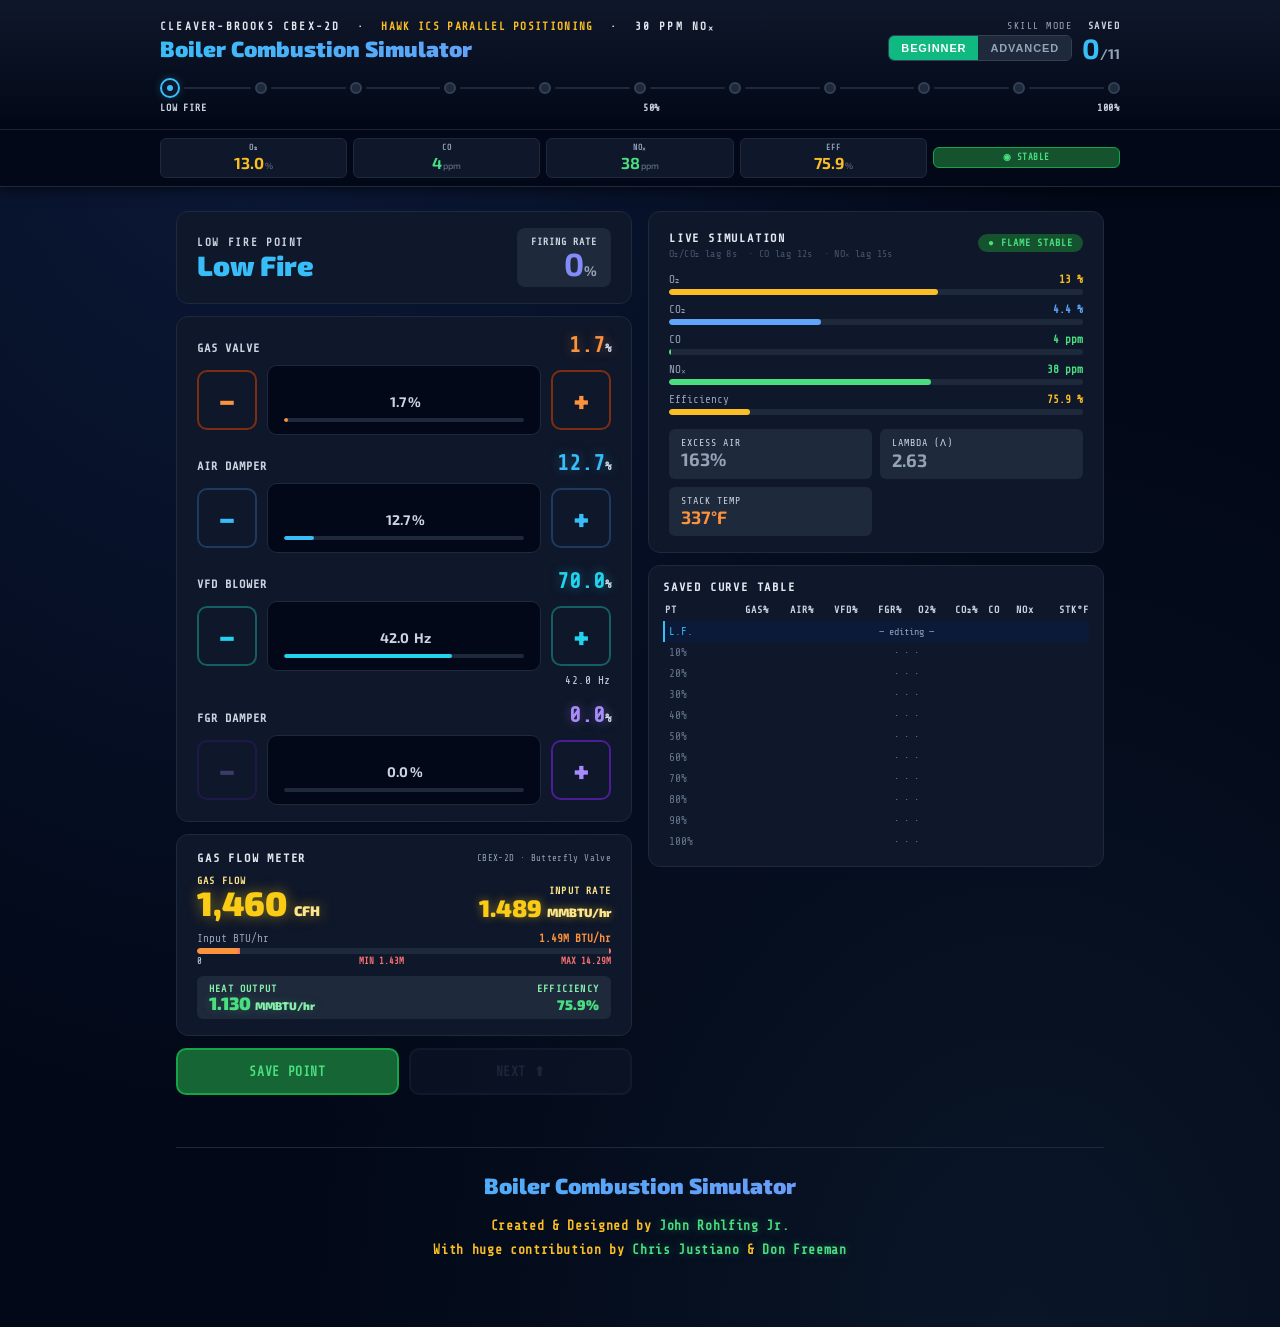
==== commit 7bbb9da8: "Test" ====
--- a/index.html
+++ b/index.html
@@ -28,6 +28,37 @@
   input[type=range].vfd::-webkit-slider-thumb  { background: #22d3ee; box-shadow: 0 0 10px #22d3ee80; }
   input[type=range].fgr::-webkit-slider-thumb  { background: #a78bfa; box-shadow: 0 0 10px #a78bfa80; }
 
+  /* ── Stepper buttons (Hawk ICS style ±0.5 increments) ── */
+  .stepper-row { display: grid; grid-template-columns: 60px 1fr 60px; gap: 10px; align-items: center; margin-top: 8px; }
+  .step-btn {
+    -webkit-tap-highlight-color: transparent;
+    user-select: none; -webkit-user-select: none;
+    font-family: 'Exo 2', sans-serif; font-size: 28px; font-weight: 900;
+    border: 2px solid; border-radius: 10px; padding: 14px 0;
+    cursor: pointer; transition: transform 0.08s, background 0.15s, box-shadow 0.15s;
+    background: #0f172a; text-align: center; line-height: 1;
+  }
+  .step-btn:active { transform: scale(0.92); }
+  .step-btn:disabled { opacity: 0.3; cursor: not-allowed; }
+  .step-btn.gas { color: #fb923c; border-color: #7c2d12; }
+  .step-btn.gas:not(:disabled):active { background: #7c2d12; box-shadow: 0 0 16px #fb923c60 inset; }
+  .step-btn.air { color: #38bdf8; border-color: #1e3a5f; }
+  .step-btn.air:not(:disabled):active { background: #1e3a5f; box-shadow: 0 0 16px #38bdf860 inset; }
+  .step-btn.vfd { color: #22d3ee; border-color: #155e63; }
+  .step-btn.vfd:not(:disabled):active { background: #155e63; box-shadow: 0 0 16px #22d3ee60 inset; }
+  .step-btn.fgr { color: #a78bfa; border-color: #4c1d95; }
+  .step-btn.fgr:not(:disabled):active { background: #4c1d95; box-shadow: 0 0 16px #a78bfa60 inset; }
+
+  .stepper-readout {
+    background: #020817; border: 1px solid #1e293b; border-radius: 10px;
+    padding: 12px 16px; text-align: center;
+    font-family: 'Share Tech Mono', monospace;
+  }
+  .stepper-readout-val { font-size: 32px; font-weight: 700; line-height: 1; font-family: 'Exo 2', sans-serif; }
+  .stepper-readout-val span { font-size: 14px; color: #cbd5e1; margin-left: 2px; }
+  .stepper-bar { height: 4px; background: #1e293b; border-radius: 2px; margin-top: 8px; overflow: hidden; }
+  .stepper-bar-fill { height: 100%; border-radius: 2px; transition: width 0.2s ease; }
+
   /* ── Buttons ── */
   .btn { font-family: 'Share Tech Mono', monospace; font-size: 13px; font-weight: 700; letter-spacing: 0.05em; border-radius: 10px; border: 2px solid; padding: 14px 0; cursor: pointer; transition: all 0.2s; width: 100%; }
   .btn:disabled { cursor: not-allowed; opacity: 0.5; }
@@ -46,8 +77,41 @@
     background: linear-gradient(180deg, #0f172a 0%, #020817 100%);
     border-bottom: 1px solid #1e293b;
     padding: 20px 24px 16px;
-    position: sticky; top: 0; z-index: 50;
-  }
+  }
+
+  /* ── Sticky Live Readings Strip (always visible while scrolling) ── */
+  #liveStrip {
+    position: sticky; top: 0; z-index: 60;
+    background: #020817; border-bottom: 1px solid #1e293b;
+    padding: 8px 12px;
+    box-shadow: 0 4px 12px rgba(0,0,0,0.5);
+  }
+  .live-strip-inner {
+    max-width: 960px; margin: 0 auto;
+    display: grid; grid-template-columns: repeat(5, 1fr); gap: 6px;
+    align-items: center;
+  }
+  .live-cell {
+    background: #0f172a; border: 1px solid #1e293b; border-radius: 6px;
+    padding: 5px 4px; text-align: center; min-width: 0;
+  }
+  .live-cell-label {
+    font-size: 8px; color: #94a3b8; letter-spacing: 0.08em;
+    text-transform: uppercase; font-weight: 600; line-height: 1;
+  }
+  .live-cell-val {
+    font-family: 'Exo 2', sans-serif; font-size: 16px; font-weight: 700;
+    line-height: 1.1; margin-top: 2px;
+    white-space: nowrap; overflow: hidden; text-overflow: ellipsis;
+  }
+  .live-cell-unit { font-size: 9px; color: #64748b; font-weight: 500; margin-left: 1px; }
+  .live-flame {
+    background: #14532d; color: #4ade80;
+    border: 1px solid #16a34a;
+    font-size: 9px; font-weight: 700; letter-spacing: 0.06em;
+    padding: 4px 2px; border-radius: 6px; text-align: center; line-height: 1.2;
+  }
+  .live-flame.unstable { background: #7f1d1d; color: #f87171; border-color: #dc2626; }
   .header-inner { max-width: 960px; margin: 0 auto; }
   .header-top { display: flex; justify-content: space-between; align-items: flex-start; }
   .header-subtitle { font-size: 11px; color: #e2e8f0; letter-spacing: 0.2em; margin-bottom: 4px; text-transform: uppercase; font-weight: 600; }
@@ -181,6 +245,29 @@
   </div>
 </div>
 
+<!-- STICKY LIVE READINGS STRIP -->
+<div id="liveStrip">
+  <div class="live-strip-inner">
+    <div class="live-cell">
+      <div class="live-cell-label">O₂</div>
+      <div class="live-cell-val" id="stripO2" style="color:#4ade80">—<span class="live-cell-unit">%</span></div>
+    </div>
+    <div class="live-cell">
+      <div class="live-cell-label">CO</div>
+      <div class="live-cell-val" id="stripCO" style="color:#4ade80">—<span class="live-cell-unit">ppm</span></div>
+    </div>
+    <div class="live-cell">
+      <div class="live-cell-label">NOₓ</div>
+      <div class="live-cell-val" id="stripNOx" style="color:#4ade80">—<span class="live-cell-unit">ppm</span></div>
+    </div>
+    <div class="live-cell">
+      <div class="live-cell-label">Eff</div>
+      <div class="live-cell-val" id="stripEff" style="color:#4ade80">—<span class="live-cell-unit">%</span></div>
+    </div>
+    <div class="live-flame" id="stripFlame">◉ STABLE</div>
+  </div>
+</div>
+
 <!-- MAIN -->
 <div id="main">
   <div class="grid">
@@ -217,7 +304,15 @@
             <span class="slider-label">Gas Valve</span>
             <span class="slider-val" id="gasVal" style="color:#fb923c;text-shadow:0 0 12px #fb923c60">3.0<span>%</span></span>
           </div>
-          <input type="range" id="gasSlider" class="gas" min="0" max="100" step="0.2" value="3" />
+          <div class="stepper-row">
+            <button class="step-btn gas" data-field="gas" data-delta="-0.2" aria-label="Gas down">−</button>
+            <div class="stepper-readout">
+              <div class="stepper-readout-val" style="color:#fb923c"><span id="gasBig">3.0</span><span>%</span></div>
+              <div class="stepper-bar"><div class="stepper-bar-fill" id="gasBar" style="width:3%;background:#fb923c"></div></div>
+            </div>
+            <button class="step-btn gas" data-field="gas" data-delta="0.2" aria-label="Gas up">+</button>
+          </div>
+          <input type="hidden" id="gasSlider" value="3" />
         </div>
 
         <!-- Air Damper -->
@@ -226,7 +321,15 @@
             <span class="slider-label">Air Damper</span>
             <span class="slider-val" id="airVal" style="color:#38bdf8;text-shadow:0 0 12px #38bdf860">10.0<span>%</span></span>
           </div>
-          <input type="range" id="airSlider" class="air" min="0" max="100" step="0.2" value="10" />
+          <div class="stepper-row">
+            <button class="step-btn air" data-field="air" data-delta="-0.2" aria-label="Air down">−</button>
+            <div class="stepper-readout">
+              <div class="stepper-readout-val" style="color:#38bdf8"><span id="airBig">10.0</span><span>%</span></div>
+              <div class="stepper-bar"><div class="stepper-bar-fill" id="airBar" style="width:10%;background:#38bdf8"></div></div>
+            </div>
+            <button class="step-btn air" data-field="air" data-delta="0.2" aria-label="Air up">+</button>
+          </div>
+          <input type="hidden" id="airSlider" value="10" />
         </div>
 
         <!-- VFD Blower -->
@@ -237,13 +340,18 @@
               <span class="slider-val" id="vfdVal" style="color:#22d3ee;text-shadow:0 0 12px #22d3ee60">70.0<span>%</span></span>
             </div>
           </div>
-          <!-- VFD slider: 0-60Hz, 60Hz motor rated speed -->
-          <div style="position:relative">
-            <input type="range" id="vfdSlider" class="vfd" min="0" max="60" step="0.2" value="42" />
+          <div class="stepper-row">
+            <button class="step-btn vfd" data-field="vfd" data-delta="-0.2" aria-label="VFD down">−</button>
+            <div class="stepper-readout">
+              <div class="stepper-readout-val" style="color:#22d3ee"><span id="vfdBig">42.0</span><span> Hz</span></div>
+              <div class="stepper-bar"><div class="stepper-bar-fill" id="vfdBar" style="width:70%;background:#22d3ee"></div></div>
+            </div>
+            <button class="step-btn vfd" data-field="vfd" data-delta="0.2" aria-label="VFD up">+</button>
           </div>
           <div class="vfd-sub">
-            <span id="vfdHz">46.2</span> Hz
-          </div>
+            <span id="vfdHz">42.0</span> Hz
+          </div>
+          <input type="hidden" id="vfdSlider" value="42" />
         </div>
 
         <!-- FGR Damper -->
@@ -252,7 +360,15 @@
             <span class="slider-label">FGR Damper</span>
             <span class="slider-val" id="fgrVal" style="color:#a78bfa;text-shadow:0 0 12px #a78bfa60">0.0<span>%</span></span>
           </div>
-          <input type="range" id="fgrSlider" class="fgr" min="0" max="100" step="0.2" value="0" />
+          <div class="stepper-row">
+            <button class="step-btn fgr" data-field="fgr" data-delta="-0.2" aria-label="FGR down">−</button>
+            <div class="stepper-readout">
+              <div class="stepper-readout-val" style="color:#a78bfa"><span id="fgrBig">0.0</span><span>%</span></div>
+              <div class="stepper-bar"><div class="stepper-bar-fill" id="fgrBar" style="width:0%;background:#a78bfa"></div></div>
+            </div>
+            <button class="step-btn fgr" data-field="fgr" data-delta="0.2" aria-label="FGR up">+</button>
+          </div>
+          <input type="hidden" id="fgrSlider" value="0" />
         </div>
 
         <span id="airEffDisplay" style="display:none"></span>
@@ -997,16 +1113,30 @@
   document.getElementById('vfdVal').childNodes[0].textContent = currentPt.vfd.toFixed(1);
   document.getElementById('fgrVal').childNodes[0].textContent = currentPt.fgr.toFixed(1);
 
-  setSliderGradient(document.getElementById('gasSlider'), currentPt.gas, 0, 100, '#fb923c');
-  setSliderGradient(document.getElementById('airSlider'), currentPt.air, 0, 100, '#38bdf8');
-  setSliderGradient(document.getElementById('vfdSlider'), currentPt.vfd, 0, 60,  '#22d3ee');
-  setSliderGradient(document.getElementById('fgrSlider'), currentPt.fgr, 0, 100, '#a78bfa');
-
-  // VFD sub-display — Hz in sub-label, % as main value
-  const vfdPctDisplay = sim.vfdSpd.toFixed(1);
-  const vfdHzDisplay  = currentPt.vfd.toFixed(1);
-  document.getElementById('vfdVal').childNodes[0].textContent = vfdPctDisplay;
-  document.getElementById('vfdHz').textContent = vfdHzDisplay;
+  // Stepper readouts + progress bars
+  document.getElementById('gasBig').textContent = currentPt.gas.toFixed(1);
+  document.getElementById('airBig').textContent = currentPt.air.toFixed(1);
+  document.getElementById('vfdBig').textContent = currentPt.vfd.toFixed(1);
+  document.getElementById('fgrBig').textContent = currentPt.fgr.toFixed(1);
+  document.getElementById('gasBar').style.width = currentPt.gas + '%';
+  document.getElementById('airBar').style.width = currentPt.air + '%';
+  document.getElementById('vfdBar').style.width = ((currentPt.vfd / VFD_MAX_HZ) * 100) + '%';
+  document.getElementById('fgrBar').style.width = currentPt.fgr + '%';
+
+  // Disable stepper buttons at range limits
+  document.querySelectorAll('.step-btn').forEach(btn => {
+    const field = btn.dataset.field;
+    const delta = parseFloat(btn.dataset.delta);
+    const cur   = currentPt[field];
+    const max   = field === 'vfd' ? 60 : 100;
+    btn.disabled = (delta < 0 && cur <= 0) || (delta > 0 && cur >= max);
+  });
+
+  // VFD display — commanded values (clean ±0.2 steps, no actuator noise in UI)
+  const vfdPctClean = ((currentPt.vfd / VFD_MAX_HZ) * 100).toFixed(1);
+  const vfdHzClean  = currentPt.vfd.toFixed(1);
+  document.getElementById('vfdVal').childNodes[0].textContent = vfdPctClean;
+  document.getElementById('vfdHz').textContent = vfdHzClean;
 
   // AirEff live display
   document.getElementById('airEffDisplay').textContent = sim.airEff.toFixed(1) + '%';
@@ -1130,6 +1260,29 @@
   updateGauge('co',  dispCO,  0,  1000, 'ppm');
   updateGauge('nox', dispNOx, 0,  60,   'ppm');
   updateGauge('eff', sim.eff, 70, 100,  '%');
+
+  // ── Sticky live strip updates ─────────────────────────────────────────
+  const stripO2El  = document.getElementById('stripO2');
+  const stripCOEl  = document.getElementById('stripCO');
+  const stripNOxEl = document.getElementById('stripNOx');
+  const stripEffEl = document.getElementById('stripEff');
+  stripO2El.innerHTML  = dispO2.toFixed(1) + '<span class="live-cell-unit">%</span>';
+  stripCOEl.innerHTML  = dispCO + '<span class="live-cell-unit">ppm</span>';
+  stripNOxEl.innerHTML = dispNOx + '<span class="live-cell-unit">ppm</span>';
+  stripEffEl.innerHTML = sim.eff.toFixed(1) + '<span class="live-cell-unit">%</span>';
+  stripO2El.style.color  = gaugeColor('o2',  dispO2);
+  stripCOEl.style.color  = gaugeColor('co',  dispCO);
+  stripNOxEl.style.color = gaugeColor('nox', dispNOx);
+  stripEffEl.style.color = gaugeColor('eff', sim.eff);
+  const stripFlame = document.getElementById('stripFlame');
+  if (sim.stable) {
+    stripFlame.textContent = '◉ STABLE';
+    stripFlame.className = 'live-flame';
+  } else {
+    stripFlame.textContent = instabilityTicks >= 4 ? '⚠ IMMINENT' : '⚠ UNSTABLE';
+    stripFlame.className = 'live-flame unstable';
+  }
+
   document.getElementById('eaVal').textContent       = sim.ea + '%';
   document.getElementById('lambdaVal').textContent   = sim.lambda;
   // Stack temp thermocouple jitter — real K-type readings bounce ±3-5°F
@@ -1177,32 +1330,46 @@
   if (skillMode === 'beginner') saveTried = false;
 }
 
-document.getElementById('gasSlider').addEventListener('input', e => {
-  onSlider('gas', e.target.value);
-  setSliderGradient(e.target, currentPt.gas, 0, 100, '#fb923c');
-  document.getElementById('gasVal').childNodes[0].textContent = currentPt.gas.toFixed(1);
+// ── Stepper button handler: ±0.5 increments (Hawk ICS style) ──────────────
+// Single tap = 0.5 step. Press-and-hold = auto-repeat after 400ms then every 80ms.
+function stepField(field, delta) {
+  const max = field === 'vfd' ? 60 : 100;
+  const newVal = Math.max(0, Math.min(max, Math.round((currentPt[field] + delta) * 10) / 10));
+  if (newVal === currentPt[field]) return;
+  currentPt[field] = newVal;
+  isSaved = false;
+  if (skillMode === 'beginner') saveTried = false;
   render();
-});
-document.getElementById('airSlider').addEventListener('input', e => {
-  onSlider('air', e.target.value);
-  setSliderGradient(e.target, currentPt.air, 0, 100, '#38bdf8');
-  document.getElementById('airVal').childNodes[0].textContent = currentPt.air.toFixed(1);
-  render();
-});
-document.getElementById('vfdSlider').addEventListener('input', e => {
-  onSlider('vfd', e.target.value);
-  setSliderGradient(e.target, currentPt.vfd, 0, 60, '#22d3ee');
-  // Main display = % of max, sub = Hz
-  const spd = Math.round((currentPt.vfd / VFD_MAX_HZ) * 1000) / 10;
-  document.getElementById('vfdVal').childNodes[0].textContent = spd.toFixed(1);
-  document.getElementById('vfdHz').textContent = currentPt.vfd.toFixed(1);
-  render();
-});
-document.getElementById('fgrSlider').addEventListener('input', e => {
-  onSlider('fgr', e.target.value);
-  setSliderGradient(e.target, currentPt.fgr, 0, 100, '#a78bfa');
-  document.getElementById('fgrVal').childNodes[0].textContent = currentPt.fgr.toFixed(1);
-  render();
+}
+
+document.querySelectorAll('.step-btn').forEach(btn => {
+  let holdTimer = null;
+  let repeatTimer = null;
+
+  const start = (e) => {
+    if (btn.disabled) return;
+    e.preventDefault();
+    const field = btn.dataset.field;
+    const delta = parseFloat(btn.dataset.delta);
+    stepField(field, delta);
+    holdTimer = setTimeout(() => {
+      repeatTimer = setInterval(() => {
+        if (btn.disabled) { stop(); return; }
+        stepField(field, delta);
+      }, 80);
+    }, 400);
+  };
+  const stop = () => {
+    if (holdTimer) { clearTimeout(holdTimer); holdTimer = null; }
+    if (repeatTimer) { clearInterval(repeatTimer); repeatTimer = null; }
+  };
+
+  btn.addEventListener('touchstart', start, { passive: false });
+  btn.addEventListener('touchend', stop);
+  btn.addEventListener('touchcancel', stop);
+  btn.addEventListener('mousedown', start);
+  btn.addEventListener('mouseup', stop);
+  btn.addEventListener('mouseleave', stop);
 });
 
 // ── Skill Mode Toggle (Beginner / Advanced) ────────────────────────────────
@@ -1519,4 +1686,4 @@
 </div>
 
 </body>
-</html>+</html>
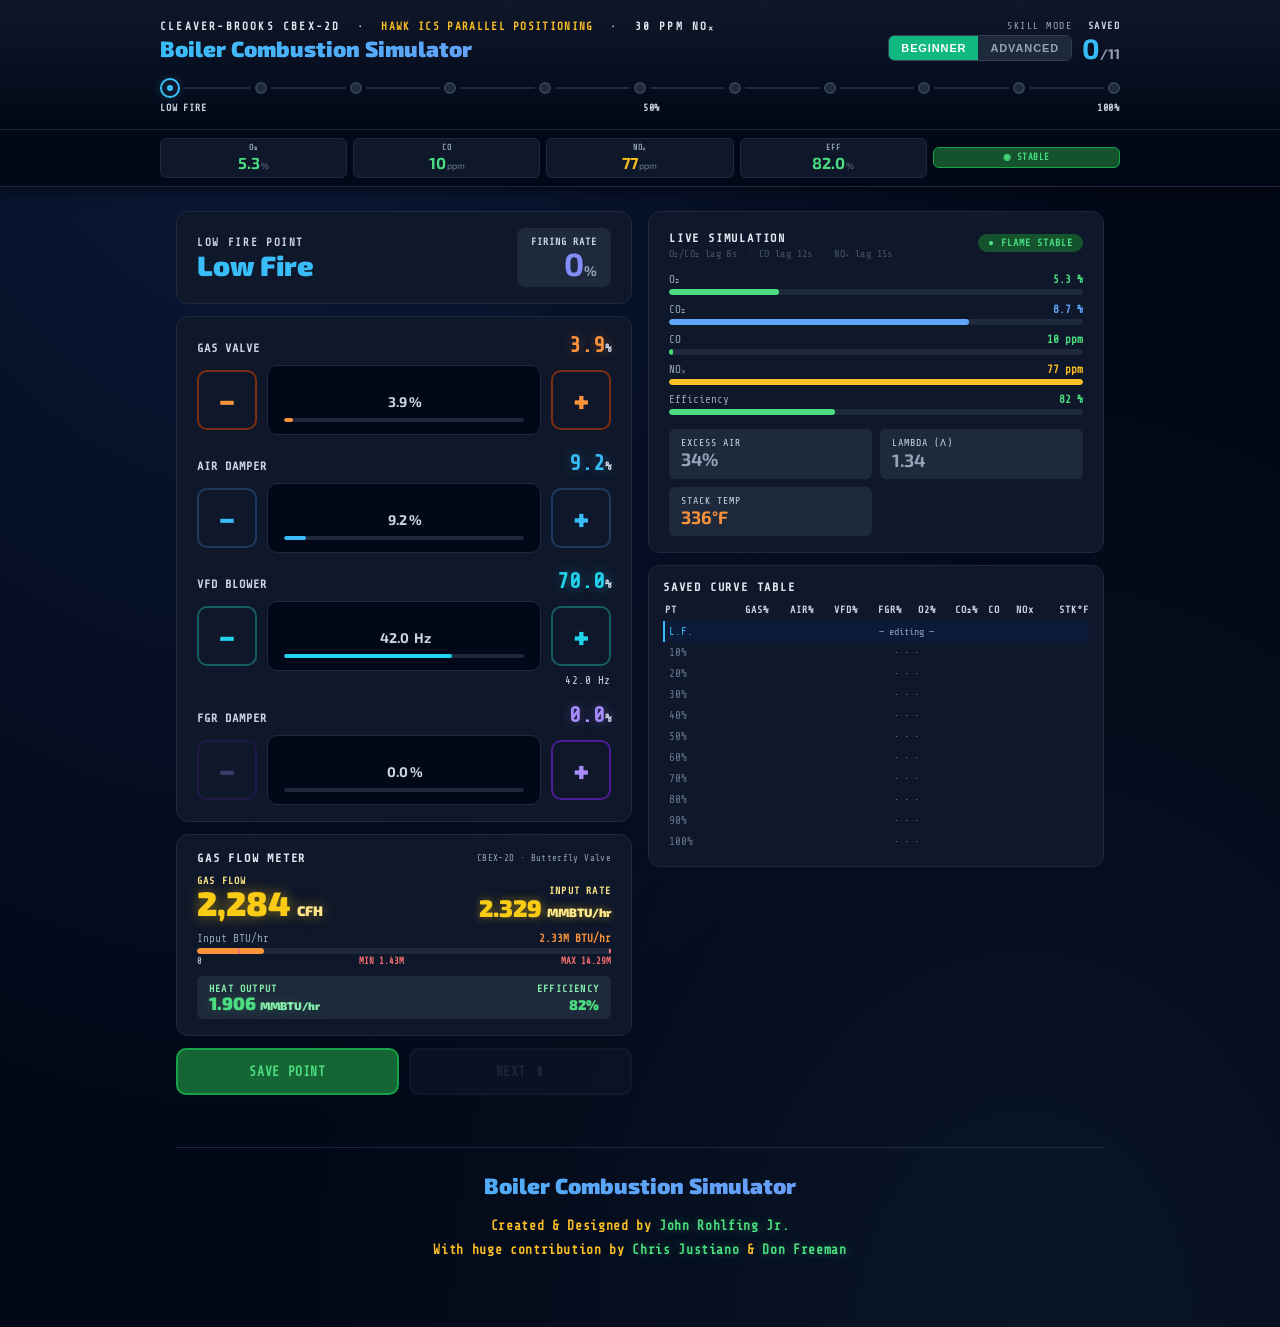
==== commit bbab5d4b: "Removed jitter from valve input" ====
--- a/index.html
+++ b/index.html
@@ -664,11 +664,15 @@
   // mode: 'rough' = cold furnace (default), 'fine' = hot/heat-soaked furnace
   mode = mode || 'rough';
 
-  // ── Actuator deadband — real positions differ from commanded ────────────
-  const gasAct = actuatorPos(gas, 137.036);
-  const airAct = actuatorPos(air, 173.205);
-  const vfdAct = actuatorPos(vfd_hz, 7.071);
-  const fgrAct = actuatorPos(fgr, 271.801);
+  // ── Actuator deadband DISABLED — commanded = actual (no valve jitter) ────
+  // Jitter on valve positions caused non-monotonic behavior in the UI
+  // (e.g. raising gas could drop BTU reading). Now all four inputs track
+  // the commanded setpoint exactly. Physics/combustion still has realistic
+  // nonlinearity via butterflyFlow() and airDamperFlow().
+  const gasAct = Math.max(0, gas);
+  const airAct = Math.max(0, air);
+  const vfdAct = Math.max(0, vfd_hz);
+  const fgrAct = Math.max(0, fgr);
 
   // Combined air: nonlinear damper characteristic × VFD speed (fan law: flow ∝ speed)
   // airEff = airDamperFlow(damper%) × (VFD_Hz / 60) × 100
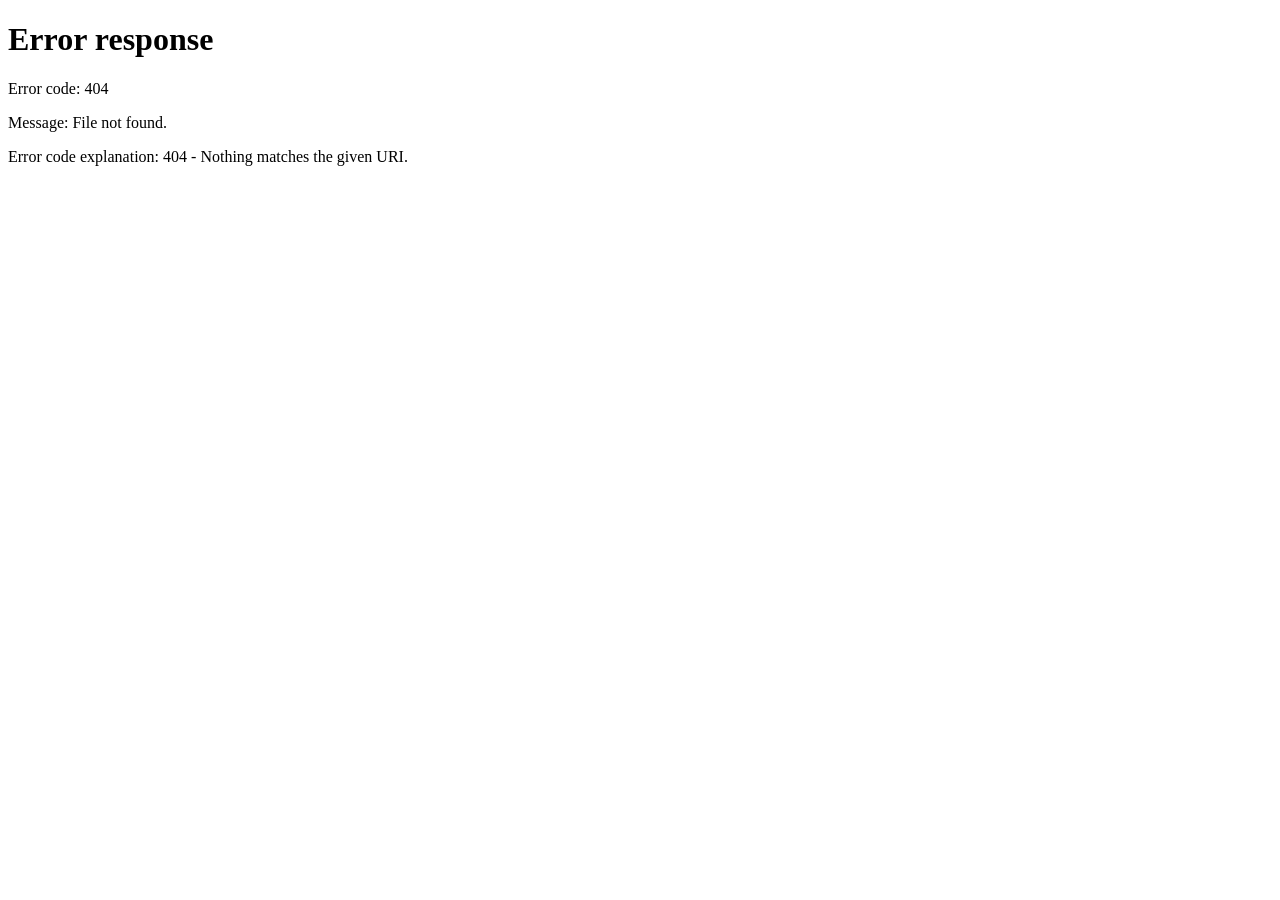
==== commit d42f2804: "Add files via upload now when opening link you will be auto directed to phone or pc version dependin" ====
--- a/index.html
+++ b/index.html
@@ -1,1693 +1,25 @@
 <!DOCTYPE html>
 <html lang="en">
 <head>
-<meta charset="UTF-8" />
-<meta name="viewport" content="width=device-width, initial-scale=1.0" />
-<title>Boiler Combustion Simulator</title>
-<link href="https://fonts.googleapis.com/css2?family=Share+Tech+Mono&family=Exo+2:wght@300;400;700;900&display=swap" rel="stylesheet" />
-<style>
-  *, *::before, *::after { box-sizing: border-box; margin: 0; padding: 0; }
-  body {
-    min-height: 100vh;
-    background: #020817;
-    background-image: radial-gradient(ellipse at 20% 0%, #0c1a3a 0%, transparent 60%),
-                      radial-gradient(ellipse at 80% 100%, #0a1628 0%, transparent 50%);
-    font-family: 'Share Tech Mono', monospace;
-    color: #e2e8f0;
-    padding-bottom: 40px;
-  }
+  <meta charset="UTF-8">
+  <meta name="viewport" content="width=device-width, initial-scale=1.0">
+  <title>Boiler Combustion Simulator</title>
 
-  /* ── Range inputs ── */
-  input[type=range] { -webkit-appearance: none; appearance: none; width: 100%; height: 8px; border-radius: 4px; outline: none; cursor: pointer; }
-  input[type=range]:disabled { cursor: not-allowed; opacity: 0.4; }
-  input[type=range]::-webkit-slider-thumb { -webkit-appearance: none; width: 18px; height: 18px; border-radius: 50%; background: #38bdf8; border: 2px solid #0f172a; cursor: pointer; box-shadow: 0 0 10px #38bdf880; transition: transform 0.15s; }
-  input[type=range]::-webkit-slider-thumb:hover { transform: scale(1.2); }
-  input[type=range]:disabled::-webkit-slider-thumb { background: #475569; cursor: not-allowed; box-shadow: none; }
-  input[type=range].gas::-webkit-slider-thumb  { background: #fb923c; box-shadow: 0 0 10px #fb923c80; }
-  input[type=range].air::-webkit-slider-thumb  { background: #38bdf8; box-shadow: 0 0 10px #38bdf880; }
-  input[type=range].vfd::-webkit-slider-thumb  { background: #22d3ee; box-shadow: 0 0 10px #22d3ee80; }
-  input[type=range].fgr::-webkit-slider-thumb  { background: #a78bfa; box-shadow: 0 0 10px #a78bfa80; }
+  <script>
+    function goToVersion() {
+      const isPhone = /iPhone|Android.+Mobile/i.test(navigator.userAgent);
+      const smallScreen = window.innerWidth < 900;
 
-  /* ── Stepper buttons (Hawk ICS style ±0.5 increments) ── */
-  .stepper-row { display: grid; grid-template-columns: 60px 1fr 60px; gap: 10px; align-items: center; margin-top: 8px; }
-  .step-btn {
-    -webkit-tap-highlight-color: transparent;
-    user-select: none; -webkit-user-select: none;
-    font-family: 'Exo 2', sans-serif; font-size: 28px; font-weight: 900;
-    border: 2px solid; border-radius: 10px; padding: 14px 0;
-    cursor: pointer; transition: transform 0.08s, background 0.15s, box-shadow 0.15s;
-    background: #0f172a; text-align: center; line-height: 1;
-  }
-  .step-btn:active { transform: scale(0.92); }
-  .step-btn:disabled { opacity: 0.3; cursor: not-allowed; }
-  .step-btn.gas { color: #fb923c; border-color: #7c2d12; }
-  .step-btn.gas:not(:disabled):active { background: #7c2d12; box-shadow: 0 0 16px #fb923c60 inset; }
-  .step-btn.air { color: #38bdf8; border-color: #1e3a5f; }
-  .step-btn.air:not(:disabled):active { background: #1e3a5f; box-shadow: 0 0 16px #38bdf860 inset; }
-  .step-btn.vfd { color: #22d3ee; border-color: #155e63; }
-  .step-btn.vfd:not(:disabled):active { background: #155e63; box-shadow: 0 0 16px #22d3ee60 inset; }
-  .step-btn.fgr { color: #a78bfa; border-color: #4c1d95; }
-  .step-btn.fgr:not(:disabled):active { background: #4c1d95; box-shadow: 0 0 16px #a78bfa60 inset; }
-
-  .stepper-readout {
-    background: #020817; border: 1px solid #1e293b; border-radius: 10px;
-    padding: 12px 16px; text-align: center;
-    font-family: 'Share Tech Mono', monospace;
-  }
-  .stepper-readout-val { font-size: 32px; font-weight: 700; line-height: 1; font-family: 'Exo 2', sans-serif; }
-  .stepper-readout-val span { font-size: 14px; color: #cbd5e1; margin-left: 2px; }
-  .stepper-bar { height: 4px; background: #1e293b; border-radius: 2px; margin-top: 8px; overflow: hidden; }
-  .stepper-bar-fill { height: 100%; border-radius: 2px; transition: width 0.2s ease; }
-
-  /* ── Buttons ── */
-  .btn { font-family: 'Share Tech Mono', monospace; font-size: 13px; font-weight: 700; letter-spacing: 0.05em; border-radius: 10px; border: 2px solid; padding: 14px 0; cursor: pointer; transition: all 0.2s; width: 100%; }
-  .btn:disabled { cursor: not-allowed; opacity: 0.5; }
-  .btn-save  { background: #166534; border-color: #16a34a; color: #4ade80; }
-  .btn-save.saved { background: #14532d; border-color: #4ade80; }
-  .btn-save:not(:disabled):hover { transform: translateY(-1px); box-shadow: 0 4px 20px #4ade8060; }
-  .btn-next  { background: #0f172a; border-color: #1e293b; color: #334155; }
-  .btn-next.active { background: #0c1a3a; border-color: #38bdf8; color: #38bdf8; cursor: pointer; }
-  .btn-next.active:hover { transform: translateY(-1px); box-shadow: 0 4px 20px #38bdf860; }
-  .btn-back  { background: transparent; border: 1px solid #334155; border-radius: 8px; color: #64748b; font-size: 12px; cursor: pointer; font-family: 'Share Tech Mono', monospace; padding: 10px 0; width: 100%; transition: all 0.2s; }
-  .btn-export { background: #0f0f2e; border: 2px solid #818cf8; border-radius: 8px; color: #818cf8; font-size: 12px; font-weight: 700; cursor: pointer; font-family: 'Share Tech Mono', monospace; padding: 10px 0; width: 100%; letter-spacing: 0.05em; transition: all 0.2s; }
-  .btn-export.flash { background: #1e1b4b; }
-
-  /* ── Layout ── */
-  #header {
-    background: linear-gradient(180deg, #0f172a 0%, #020817 100%);
-    border-bottom: 1px solid #1e293b;
-    padding: 20px 24px 16px;
-  }
-
-  /* ── Sticky Live Readings Strip (always visible while scrolling) ── */
-  #liveStrip {
-    position: sticky; top: 0; z-index: 60;
-    background: #020817; border-bottom: 1px solid #1e293b;
-    padding: 8px 12px;
-    box-shadow: 0 4px 12px rgba(0,0,0,0.5);
-  }
-  .live-strip-inner {
-    max-width: 960px; margin: 0 auto;
-    display: grid; grid-template-columns: repeat(5, 1fr); gap: 6px;
-    align-items: center;
-  }
-  .live-cell {
-    background: #0f172a; border: 1px solid #1e293b; border-radius: 6px;
-    padding: 5px 4px; text-align: center; min-width: 0;
-  }
-  .live-cell-label {
-    font-size: 8px; color: #94a3b8; letter-spacing: 0.08em;
-    text-transform: uppercase; font-weight: 600; line-height: 1;
-  }
-  .live-cell-val {
-    font-family: 'Exo 2', sans-serif; font-size: 16px; font-weight: 700;
-    line-height: 1.1; margin-top: 2px;
-    white-space: nowrap; overflow: hidden; text-overflow: ellipsis;
-  }
-  .live-cell-unit { font-size: 9px; color: #64748b; font-weight: 500; margin-left: 1px; }
-  .live-flame {
-    background: #14532d; color: #4ade80;
-    border: 1px solid #16a34a;
-    font-size: 9px; font-weight: 700; letter-spacing: 0.06em;
-    padding: 4px 2px; border-radius: 6px; text-align: center; line-height: 1.2;
-  }
-  .live-flame.unstable { background: #7f1d1d; color: #f87171; border-color: #dc2626; }
-  .header-inner { max-width: 960px; margin: 0 auto; }
-  .header-top { display: flex; justify-content: space-between; align-items: flex-start; }
-  .header-subtitle { font-size: 11px; color: #e2e8f0; letter-spacing: 0.2em; margin-bottom: 4px; text-transform: uppercase; font-weight: 600; }
-  h1 {
-    font-size: 22px; font-weight: 900; font-family: 'Exo 2', sans-serif; line-height: 1;
-    background: linear-gradient(90deg, #38bdf8, #818cf8);
-    -webkit-background-clip: text; -webkit-text-fill-color: transparent;
-  }
-  .saved-count { text-align: right; }
-  .saved-label { font-size: 10px; color: #cbd5e1; letter-spacing: 0.15em; text-transform: uppercase; margin-bottom: 3px; font-weight: 600; }
-  #savedCountNum { font-size: 28px; font-weight: 700; color: #38bdf8; line-height: 1; font-family: 'Exo 2', sans-serif; }
-  .progress-dots { display: flex; align-items: center; gap: 4px; margin-top: 16px; }
-  .dot-wrap { display: flex; align-items: center; gap: 4px; }
-  .dot { width: 12px; height: 12px; border-radius: 50%; background: #1e293b; border: 2px solid #334155; transition: all 0.3s; flex-shrink: 0; display: flex; align-items: center; justify-content: center; }
-  .dot.current { width: 20px; height: 20px; background: #0f172a; border-color: #38bdf8; box-shadow: 0 0 10px #38bdf840; }
-  .dot.saved { background: #14532d; border-color: #4ade80; }
-  .dot.unsaved-past { background: #7f1d1d; border-color: #f87171; }
-  .dot-inner { width: 6px; height: 6px; border-radius: 50%; background: #38bdf8; }
-  .dot-inner-saved { width: 4px; height: 4px; border-radius: 50%; background: #4ade80; }
-  .dot-line { height: 2px; flex: 1; min-width: 8px; background: #1e293b; border-radius: 1px; transition: background 0.3s; }
-  .dot-line.done { background: #4ade8040; }
-  .progress-labels { display: flex; justify-content: space-between; margin-top: 4px; font-size: 10px; color: #cbd5e1; font-weight: 600; letter-spacing: 0.08em; }
-
-  #main { max-width: 960px; margin: 0 auto; padding: 24px 16px 0; }
-  .grid { display: grid; grid-template-columns: 1fr 1fr; gap: 16px; }
-
-  /* ── Cards ── */
-  .card { background: #0f172a; border: 1px solid #1e293b; border-radius: 12px; padding: 16px 20px; margin-bottom: 12px; }
-  .card.unstable { border-color: #7f1d1d; }
-  .point-header { display: flex; justify-content: space-between; align-items: center; }
-  .point-meta-label { font-size: 11px; color: #cbd5e1; letter-spacing: 0.15em; text-transform: uppercase; margin-bottom: 2px; font-weight: 600; }
-  .point-name { font-size: 28px; font-weight: 900; font-family: 'Exo 2', sans-serif; color: #38bdf8; line-height: 1; }
-  .firing-box { text-align: right; background: #1e293b; border-radius: 8px; padding: 8px 14px; }
-  .firing-label { font-size: 10px; color: #cbd5e1; letter-spacing: 0.1em; text-transform: uppercase; font-weight: 600; }
-  .firing-val { font-size: 32px; font-weight: 700; color: #818cf8; line-height: 1; font-family: 'Exo 2', sans-serif; }
-
-  /* ── Sliders ── */
-  .slider-wrap { margin-bottom: 16px; }
-  .slider-header { display: flex; justify-content: space-between; align-items: baseline; margin-bottom: 6px; }
-  .slider-label { font-size: 12px; font-weight: 600; color: #cbd5e1; letter-spacing: 0.08em; text-transform: uppercase; }
-  .slider-val { font-size: 22px; font-weight: 700; font-family: 'Share Tech Mono', monospace; }
-  .slider-val span { font-size: 12px; color: #cbd5e1; }
-  /* VFD sub-display */
-  .vfd-sub { font-size: 11px; color: #cbd5e1; margin-top: 3px; text-align: right; letter-spacing: 0.05em; font-weight: 500; }
-
-  /* ── Gauge bars ── */
-  .gauge-wrap { margin-bottom: 8px; }
-  .gauge-header { display: flex; justify-content: space-between; font-size: 11px; color: #94a3b8; margin-bottom: 3px; font-family: 'Share Tech Mono', monospace; }
-  .gauge-val { font-weight: 700; }
-  .gauge-track { height: 6px; background: #1e293b; border-radius: 3px; overflow: hidden; }
-  .gauge-fill { height: 100%; border-radius: 3px; transition: width 0.4s ease, background 0.3s; }
-
-  /* ── AirEff display ── */
-  .aireff-row { display: flex; justify-content: space-between; align-items: center;
-    background: #1e293b; border-radius: 6px; padding: 6px 12px; margin-top: 8px; margin-bottom: 0; }
-  .aireff-label { font-size: 10px; color: #cbd5e1; text-transform: uppercase; letter-spacing: 0.1em; font-weight: 500; }
-  .aireff-val { font-size: 14px; font-weight: 700; color: #38bdf8; }
-
-  .sim-header { display: flex; justify-content: space-between; align-items: center; margin-bottom: 14px; }
-  .sim-title { font-size: 12px; letter-spacing: 0.15em; text-transform: uppercase; color: #e2e8f0; font-weight: 700; }
-  .flame-badge { font-size: 10px; font-weight: 700; padding: 3px 10px; border-radius: 20px; letter-spacing: 0.1em; }
-  .flame-stable { background: #14532d; color: #4ade80; }
-  .flame-unstable { background: #7f1d1d; color: #f87171; }
-
-  .stat-grid { display: grid; grid-template-columns: 1fr 1fr; gap: 8px; margin-top: 14px; }
-  .stat-box { background: #1e293b; border-radius: 6px; padding: 8px 12px; }
-  .stat-label { font-size: 10px; color: #cbd5e1; text-transform: uppercase; letter-spacing: 0.1em; font-weight: 500; }
-  .stat-val { font-size: 18px; font-weight: 700; color: #94a3b8; font-family: 'Exo 2', sans-serif; }
-
-  /* ── Table ── */
-  .table-card { background: #0f172a; border: 1px solid #1e293b; border-radius: 12px; padding: 14px; max-height: 360px; overflow-y: auto; }
-  .table-title { font-size: 12px; color: #e2e8f0; letter-spacing: 0.15em; text-transform: uppercase; margin-bottom: 10px; font-weight: 700; }
-  table { width: 100%; border-collapse: collapse; font-size: 11px; }
-  th { text-align: right; padding-bottom: 6px; font-weight: 600; font-size: 10px; letter-spacing: 0.1em; color: #cbd5e1; }
-  th:first-child { text-align: left; }
-  td { padding: 4px 4px; text-align: right; }
-  td:first-child { text-align: left; }
-  tr.cur-row { background: #0c1a3a; border-left: 2px solid #38bdf8; }
-  tr:not(.cur-row) { border-left: 2px solid transparent; }
-
-  .validation-box { background: #2d0a0a; border: 1px solid #7f1d1d; border-radius: 8px; padding: 10px 14px; font-size: 12px; color: #f87171; margin-bottom: 12px; }
-  .btn-row { display: grid; grid-template-columns: 1fr 1fr; gap: 10px; margin-bottom: 12px; }
-  .btn-row2 { display: flex; gap: 10px; }
-
-  /* ── Tune Mode Toggle ── */
-  .tune-toggle { display: flex; border-radius: 8px; overflow: hidden; border: 1px solid #334155; margin-bottom: 12px; }
-  .tune-toggle-btn { flex: 1; padding: 10px 0; font-family: 'Share Tech Mono', monospace; font-size: 11px; font-weight: 700; letter-spacing: 0.08em; text-transform: uppercase; cursor: pointer; border: none; transition: all 0.25s; text-align: center; }
-  .tune-toggle-btn.rough { background: #0f172a; color: #475569; }
-  .tune-toggle-btn.rough.active { background: #1e3a5f; color: #38bdf8; box-shadow: inset 0 -2px 0 #38bdf8; }
-  .tune-toggle-btn.fine  { background: #0f172a; color: #475569; }
-  .tune-toggle-btn.fine.active  { background: #3b1a0a; color: #fb923c; box-shadow: inset 0 -2px 0 #fb923c; }
-  .tune-mode-badge { font-size: 9px; font-weight: 700; padding: 2px 8px; border-radius: 4px; letter-spacing: 0.1em; text-transform: uppercase; display: inline-block; }
-  .tune-mode-badge.rough { background: #0c2d4a; color: #38bdf8; }
-  .tune-mode-badge.fine  { background: #3b1a0a; color: #fb923c; }
-  .fine-hint { font-size: 10px; color: #fb923c; background: #2d1a0a; border: 1px solid #854d0e; border-radius: 6px; padding: 7px 10px; margin-bottom: 12px; letter-spacing: 0.03em; }
-
-  @media (max-width: 640px) {
-    .grid { grid-template-columns: 1fr; }
-    h1 { font-size: 18px; }
-  }
-</style>
+      if (isPhone || smallScreen) {
+        window.location.replace("mobile.html");
+      } else {
+        window.location.replace("desktop.html");
+      }
+    }
+    goToVersion();
+  </script>
 </head>
 <body>
-
-<!-- HEADER -->
-<div id="header">
-  <div class="header-inner">
-    <div class="header-top">
-      <div>
-        <div class="header-subtitle">Cleaver-Brooks CBEX-2D &nbsp;·&nbsp; <span style="color:#fbbf24;letter-spacing:0.12em;">Hawk ICS Parallel Positioning</span> &nbsp;·&nbsp; 30 ppm NOₓ</div>
-        <h1>Boiler Combustion Simulator</h1>
-      </div>
-      <div style="display:flex;gap:10px;align-items:flex-start;">
-        <div class="skill-toggle" style="display:flex;flex-direction:column;gap:4px;align-items:flex-end;">
-          <div style="font-size:10px;color:#94a3b8;letter-spacing:0.15em;text-transform:uppercase;">Skill Mode</div>
-          <div style="display:flex;gap:0;border:1px solid #334155;border-radius:6px;overflow:hidden;">
-            <button id="btnBeginner" style="background:#10b981;color:#fff;border:none;padding:6px 12px;font-size:11px;font-weight:700;cursor:pointer;letter-spacing:0.08em;">BEGINNER</button>
-            <button id="btnAdvanced" style="background:#1e293b;color:#94a3b8;border:none;padding:6px 12px;font-size:11px;font-weight:700;cursor:pointer;letter-spacing:0.08em;">ADVANCED</button>
-          </div>
-        </div>
-        <div class="saved-count">
-          <div class="saved-label">Saved</div>
-          <div id="savedCountNum">0<span style="font-size:14px;color:#94a3b8">/11</span></div>
-        </div>
-      </div>
-    </div>
-    <div class="progress-dots" id="progressDots"></div>
-    <div class="progress-labels">
-      <span>LOW FIRE</span><span>50%</span><span>100%</span>
-    </div>
-  </div>
-</div>
-
-<!-- STICKY LIVE READINGS STRIP -->
-<div id="liveStrip">
-  <div class="live-strip-inner">
-    <div class="live-cell">
-      <div class="live-cell-label">O₂</div>
-      <div class="live-cell-val" id="stripO2" style="color:#4ade80">—<span class="live-cell-unit">%</span></div>
-    </div>
-    <div class="live-cell">
-      <div class="live-cell-label">CO</div>
-      <div class="live-cell-val" id="stripCO" style="color:#4ade80">—<span class="live-cell-unit">ppm</span></div>
-    </div>
-    <div class="live-cell">
-      <div class="live-cell-label">NOₓ</div>
-      <div class="live-cell-val" id="stripNOx" style="color:#4ade80">—<span class="live-cell-unit">ppm</span></div>
-    </div>
-    <div class="live-cell">
-      <div class="live-cell-label">Eff</div>
-      <div class="live-cell-val" id="stripEff" style="color:#4ade80">—<span class="live-cell-unit">%</span></div>
-    </div>
-    <div class="live-flame" id="stripFlame">◉ STABLE</div>
-  </div>
-</div>
-
-<!-- MAIN -->
-<div id="main">
-  <div class="grid">
-
-    <!-- LEFT -->
-    <div>
-      <!-- Point header -->
-      <div class="card" id="pointCard">
-        <div class="point-header">
-          <div>
-            <div class="point-meta-label" id="pointMetaLabel">Low Fire Point</div>
-            <div class="point-name" id="pointName">Low Fire</div>
-          </div>
-          <div class="firing-box">
-            <div class="firing-label">Firing Rate</div>
-            <div class="firing-val"><span id="firingPct">0</span><span style="font-size:14px;color:#94a3b8">%</span></div>
-          </div>
-        </div>
-      </div>
-
-      <!-- Tune Mode Toggle -->
-      <div class="tune-toggle" id="tuneModeToggle">
-        <button class="tune-toggle-btn rough active" id="btnRoughMode">⬆ ROUGH TUNE</button>
-        <button class="tune-toggle-btn fine" id="btnFineMode">⬇ FINE TUNE</button>
-      </div>
-      <div class="fine-hint" id="fineHint" style="display:none"></div>
-
-      <!-- Sliders -->
-      <div class="card">
-
-        <!-- Gas Valve -->
-        <div class="slider-wrap">
-          <div class="slider-header">
-            <span class="slider-label">Gas Valve</span>
-            <span class="slider-val" id="gasVal" style="color:#fb923c;text-shadow:0 0 12px #fb923c60">3.0<span>%</span></span>
-          </div>
-          <div class="stepper-row">
-            <button class="step-btn gas" data-field="gas" data-delta="-0.2" aria-label="Gas down">−</button>
-            <div class="stepper-readout">
-              <div class="stepper-readout-val" style="color:#fb923c"><span id="gasBig">3.0</span><span>%</span></div>
-              <div class="stepper-bar"><div class="stepper-bar-fill" id="gasBar" style="width:3%;background:#fb923c"></div></div>
-            </div>
-            <button class="step-btn gas" data-field="gas" data-delta="0.2" aria-label="Gas up">+</button>
-          </div>
-          <input type="hidden" id="gasSlider" value="3" />
-        </div>
-
-        <!-- Air Damper -->
-        <div class="slider-wrap">
-          <div class="slider-header">
-            <span class="slider-label">Air Damper</span>
-            <span class="slider-val" id="airVal" style="color:#38bdf8;text-shadow:0 0 12px #38bdf860">10.0<span>%</span></span>
-          </div>
-          <div class="stepper-row">
-            <button class="step-btn air" data-field="air" data-delta="-0.2" aria-label="Air down">−</button>
-            <div class="stepper-readout">
-              <div class="stepper-readout-val" style="color:#38bdf8"><span id="airBig">10.0</span><span>%</span></div>
-              <div class="stepper-bar"><div class="stepper-bar-fill" id="airBar" style="width:10%;background:#38bdf8"></div></div>
-            </div>
-            <button class="step-btn air" data-field="air" data-delta="0.2" aria-label="Air up">+</button>
-          </div>
-          <input type="hidden" id="airSlider" value="10" />
-        </div>
-
-        <!-- VFD Blower -->
-        <div class="slider-wrap">
-          <div class="slider-header">
-            <span class="slider-label">VFD Blower</span>
-            <div style="text-align:right">
-              <span class="slider-val" id="vfdVal" style="color:#22d3ee;text-shadow:0 0 12px #22d3ee60">70.0<span>%</span></span>
-            </div>
-          </div>
-          <div class="stepper-row">
-            <button class="step-btn vfd" data-field="vfd" data-delta="-0.2" aria-label="VFD down">−</button>
-            <div class="stepper-readout">
-              <div class="stepper-readout-val" style="color:#22d3ee"><span id="vfdBig">42.0</span><span> Hz</span></div>
-              <div class="stepper-bar"><div class="stepper-bar-fill" id="vfdBar" style="width:70%;background:#22d3ee"></div></div>
-            </div>
-            <button class="step-btn vfd" data-field="vfd" data-delta="0.2" aria-label="VFD up">+</button>
-          </div>
-          <div class="vfd-sub">
-            <span id="vfdHz">42.0</span> Hz
-          </div>
-          <input type="hidden" id="vfdSlider" value="42" />
-        </div>
-
-        <!-- FGR Damper -->
-        <div class="slider-wrap" style="margin-bottom:0">
-          <div class="slider-header">
-            <span class="slider-label">FGR Damper</span>
-            <span class="slider-val" id="fgrVal" style="color:#a78bfa;text-shadow:0 0 12px #a78bfa60">0.0<span>%</span></span>
-          </div>
-          <div class="stepper-row">
-            <button class="step-btn fgr" data-field="fgr" data-delta="-0.2" aria-label="FGR down">−</button>
-            <div class="stepper-readout">
-              <div class="stepper-readout-val" style="color:#a78bfa"><span id="fgrBig">0.0</span><span>%</span></div>
-              <div class="stepper-bar"><div class="stepper-bar-fill" id="fgrBar" style="width:0%;background:#a78bfa"></div></div>
-            </div>
-            <button class="step-btn fgr" data-field="fgr" data-delta="0.2" aria-label="FGR up">+</button>
-          </div>
-          <input type="hidden" id="fgrSlider" value="0" />
-        </div>
-
-        <span id="airEffDisplay" style="display:none"></span>
-
-      </div>
-
-      <!-- Gas Flow Meter -->
-      <div class="card" id="flowCard">
-        <div class="sim-header" style="margin-bottom:10px">
-          <span class="sim-title">Gas Flow Meter</span>
-          <span style="font-size:9px;color:#94a3b8;letter-spacing:0.04em;">CBEX-2D · Butterfly Valve</span>
-        </div>
-        <!-- CFH large display -->
-        <div style="display:flex;justify-content:space-between;align-items:flex-end;margin-bottom:12px;">
-          <div>
-            <div style="font-size:10px;color:#fde68a;letter-spacing:0.12em;text-transform:uppercase;font-weight:700;">Gas Flow</div>
-            <div style="font-size:34px;font-weight:900;font-family:'Exo 2',sans-serif;color:#facc15;line-height:1;text-shadow:0 0 14px #facc1580;" id="cfhDisplay">0 <span style="font-size:14px;color:#fde68a;">CFH</span></div>
-          </div>
-          <div style="text-align:right;">
-            <div style="font-size:10px;color:#fde68a;letter-spacing:0.12em;text-transform:uppercase;font-weight:700;">Input Rate</div>
-            <div style="font-size:24px;font-weight:900;font-family:'Exo 2',sans-serif;color:#facc15;line-height:1;text-shadow:0 0 10px #facc1580;" id="mmbtuDisplay">0.000 <span style="font-size:12px;color:#fde68a;">MMBTU/hr</span></div>
-          </div>
-        </div>
-        <!-- BTU/hr gauge bar (input) -->
-        <div class="gauge-wrap">
-          <div class="gauge-header">
-            <span>Input BTU/hr</span>
-            <span class="gauge-val" id="btuInVal" style="color:#fb923c">0</span>
-          </div>
-          <div class="gauge-track" style="position:relative;">
-            <div class="gauge-fill" id="btuInBar" style="width:0%;background:#fb923c"></div>
-            <!-- Min fire marker at 10% -->
-            <div style="position:absolute;left:10%;top:-2px;width:2px;height:10px;background:#f87171;border-radius:1px;" title="Min Fire"></div>
-            <!-- Max fire marker at 100% -->
-            <div style="position:absolute;left:100%;top:-2px;width:2px;height:10px;background:#f87171;border-radius:1px;transform:translateX(-2px);" title="Max Fire"></div>
-          </div>
-          <div style="display:flex;justify-content:space-between;font-size:9px;color:#cbd5e1;margin-top:2px;">
-            <span>0</span>
-            <span style="color:#f87171;font-weight:700">MIN 1.43M</span>
-            <span style="color:#f87171;font-weight:700">MAX 14.29M</span>
-          </div>
-        </div>
-        <!-- Heat Output display -->
-        <div style="display:flex;justify-content:space-between;align-items:center;background:#1e293b;border-radius:6px;padding:7px 12px;margin-top:10px;">
-          <div>
-            <div style="font-size:10px;color:#86efac;letter-spacing:0.12em;text-transform:uppercase;font-weight:700;">Heat Output</div>
-            <div style="font-size:18px;font-weight:900;font-family:'Exo 2',sans-serif;color:#4ade80;line-height:1;text-shadow:0 0 10px #4ade8040;" id="btuOutDisplay">0.000 <span style="font-size:11px;color:#86efac;">MMBTU/hr</span></div>
-          </div>
-          <div style="text-align:right;">
-            <div style="font-size:10px;color:#86efac;letter-spacing:0.12em;text-transform:uppercase;font-weight:700;">Efficiency</div>
-            <div style="font-size:18px;font-weight:900;font-family:'Exo 2',sans-serif;color:#4ade80;line-height:1;" id="btuOutEffDisplay">—</div>
-          </div>
-        </div>
-      </div>
-
-      <!-- Validation -->
-      <div class="validation-box" id="validationBox" style="display:none"></div>
-
-      <!-- Save / Next -->
-      <div class="btn-row">
-        <button class="btn btn-save" id="btnSave">SAVE POINT</button>
-        <button class="btn btn-next" id="btnNext" disabled>NEXT →</button>
-      </div>
-
-      <!-- Back / Export -->
-      <div class="btn-row2">
-        <button class="btn-back" id="btnBack" style="display:none">← BACK</button>
-        <button class="btn-export" id="btnExport" style="display:none">EXPORT L5X</button>
-      </div>
-    </div>
-
-    <!-- RIGHT -->
-    <div>
-      <!-- Live sim -->
-      <div class="card" id="simCard">
-        <div class="sim-header">
-          <div>
-            <span class="sim-title">Live Simulation</span>
-            <div id="lagDisplay" style="font-size:10px;color:#475569;letter-spacing:0.04em;margin-top:2px;"></div>
-          </div>
-          <span class="flame-badge flame-stable" id="flameBadge">● FLAME STABLE</span>
-        </div>
-        <div class="gauge-wrap">
-          <div class="gauge-header"><span>O₂</span><span class="gauge-val" id="o2Val" style="color:#4ade80">—</span></div>
-          <div class="gauge-track"><div class="gauge-fill" id="o2Bar" style="width:0%;background:#4ade80"></div></div>
-        </div>
-        <div class="gauge-wrap">
-          <div class="gauge-header"><span>CO₂</span><span class="gauge-val" id="co2Val" style="color:#60a5fa">—</span></div>
-          <div class="gauge-track"><div class="gauge-fill" id="co2Bar" style="width:0%;background:#60a5fa"></div></div>
-        </div>
-        <div class="gauge-wrap">
-          <div class="gauge-header"><span>CO</span><span class="gauge-val" id="coVal" style="color:#4ade80">—</span></div>
-          <div class="gauge-track"><div class="gauge-fill" id="coBar" style="width:0%;background:#4ade80"></div></div>
-        </div>
-        <div class="gauge-wrap">
-          <div class="gauge-header"><span>NOₓ</span><span class="gauge-val" id="noxVal" style="color:#4ade80">—</span></div>
-          <div class="gauge-track"><div class="gauge-fill" id="noxBar" style="width:0%;background:#4ade80"></div></div>
-        </div>
-        <div class="gauge-wrap">
-          <div class="gauge-header"><span>Efficiency</span><span class="gauge-val" id="effVal" style="color:#4ade80">—</span></div>
-          <div class="gauge-track"><div class="gauge-fill" id="effBar" style="width:0%;background:#4ade80"></div></div>
-        </div>
-        <div id="coHint" style="display:none;font-size:10px;color:#fbbf24;background:#292100;border:1px solid #854d0e;border-radius:6px;padding:7px 10px;margin-top:10px;letter-spacing:0.03em;"></div>
-        <div id="noxTarget" style="display:none;font-size:10px;border:1px solid;border-radius:6px;padding:7px 10px;margin-top:8px;letter-spacing:0.03em;"></div>
-        <div class="stat-grid">
-          <div class="stat-box"><div class="stat-label">Excess Air</div><div class="stat-val" id="eaVal">—</div></div>
-          <div class="stat-box"><div class="stat-label">Lambda (λ)</div><div class="stat-val" id="lambdaVal">—</div></div>
-          <div class="stat-box"><div class="stat-label">Stack Temp</div><div class="stat-val" id="stackTempVal" style="color:#fb923c">—</div></div>
-        </div>
-      </div>
-
-      <!-- Curve table -->
-      <div class="table-card">
-        <div class="table-title">Saved Curve Table</div>
-        <table>
-          <thead>
-            <tr>
-              <th style="text-align:left">PT</th>
-              <th>GAS%</th><th>AIR%</th><th>VFD%</th><th>FGR%</th>
-              <th>O2%</th><th>CO₂%</th><th>CO</th><th>NOx</th><th>STK°F</th>
-            </tr>
-          </thead>
-          <tbody id="curveTable"></tbody>
-        </table>
-      </div>
-    </div>
-
-  </div>
-</div>
-
-<script>
-// ─── CONSTANTS ────────────────────────────────────────────────────────────────
-const VFD_MAX_HZ = 60.0;   // 60Hz motor — full speed at 60 Hz
-
-// ─── NAMEPLATE DATA (CB CBEX-2D 200-350-250ST) ─────────────────────────────
-const NAMEPLATE_MIN_INPUT  = 1429000;   // BTU/hr min gas input
-const NAMEPLATE_MAX_INPUT  = 14288000;  // BTU/hr max gas input
-const NAMEPLATE_GROSS_OUT  = 11716000;  // BTU/hr gross output
-const NAMEPLATE_MANIFOLD_P = 23.6;      // in W.C. manifold pressure
-const GAS_HHV             = 1020;       // BTU/ft³ natural gas HHV
-const NAMEPLATE_MAX_CFH   = NAMEPLATE_MAX_INPUT / GAS_HHV;  // ~14,008 CFH
-const NAMEPLATE_MIN_CFH   = NAMEPLATE_MIN_INPUT / GAS_HHV;  // ~1,401 CFH
-
-// ─── PHYSICS CONSTANTS (v11 — CB Hawk ICS Calibration) ───────────────────────
-// Model: lambda = K * (airEff/100)^Pa / flowFrac
-//   flowFrac = butterflyFlow(gasActuator%)  — actual gas flow, not valve position
-//   airEff   = airDamperFlow(damper%) * (VFD_Hz / 60) * 100
-//
-// v11 changes from v10:
-//   • Lambda now uses butterfly valve flowFrac (actual gas flow) instead of
-//     valve position raised to a power (Pg removed). Eliminates disconnect
-//     between gas flow meter and air/fuel ratio calculation.
-//   • FGR dilution realistic: FGR displaces fresh air at fan inlet.
-//     20% FGR = fan moves 80% fresh air + 20% inert flue gas.
-//     Factor 0.72 accounts for residual O2 in flue gas (~2.5%), duct leakage,
-//     and imperfect mixing. Result: adding FGR drops O2 significantly and
-//     forces air damper compensation — matches real CB induced FGR behavior.
-//   • Added CO₂% output (max 11.7% for natural gas at stoichiometric)
-//   • Stack temperature output for analyzer display
-//   • Recalibrated K and Pa for flowFrac-based lambda
-//
-// Dual-anchor calibration:
-//   Light-off: gas=3%, air=10%, VFD=42Hz (70%)  → O2 ≈ 8.5%  (lean ignition)
-//   Full fire:  gas=100%, air=75%, VFD=57Hz (95%) → O2 ≈ 3.5% (tight high-fire trim)
-//
-// NOx: 90 ppm thermal base (LNE staged air) + 8 ppm prompt (Fenimore)
-// FGR suppression exp = -7.5  gives ~30ppm at 18-19% FGR (CB induced FGR target)
-// With realistic FGR dilution, operator must open air damper ~15% more to
-// compensate for FGR — matches real commissioning experience.
-//
-// Default CB Hawk ICS curve:
-//   FGR starts at Pt3 (20% fire, FGR=8%)
-//   30ppm NOx first achieved around Pt5 (40% fire, FGR=17-19%) ← CB LNE target
-//   O2 tapers 8.5% → 3.5% across firing range
-const Pa = 1.02;    // air exponent (recalibrated for flowFrac-based lambda)
-const K  = 1.53;    // air scale factor (recalibrated for flowFrac-based lambda)
-
-// Default CB Hawk ICS commissioning curve
-// Indexed [0..10] = Light-Off through 100% firing rate
-const DEF_GAS = [  3,  10,  20,  30,  40,  50,  60,  70,  80,  90, 100];
-const DEF_AIR = [ 10,  22,  34,  42,  50,  57,  62,  66,  70,  73,  75];
-const DEF_VFD = [42.0,43.2,44.4,45.6,46.8,48.0,49.8,51.6,53.4,55.2,57.0];
-const DEF_FGR = [  0,   0,   8,  17,  17,  18,  19,  20,  20,  20,  20];
-
-// ─── DATA ────────────────────────────────────────────────────────────────────
-const POINTS = [
-  { id:0,  label:"Low Fire", pct:0   },
-  { id:1,  label:"Point 2",   pct:10  },
-  { id:2,  label:"Point 3",   pct:20  },
-  { id:3,  label:"Point 4",   pct:30  },
-  { id:4,  label:"Point 5",   pct:40  },
-  { id:5,  label:"Point 6",   pct:50  },
-  { id:6,  label:"Point 7",   pct:60  },
-  { id:7,  label:"Point 8",   pct:70  },
-  { id:8,  label:"Point 9",   pct:80  },
-  { id:9,  label:"Point 10",  pct:90  },
-  { id:10, label:"Point 11",  pct:100 },
-];
-
-// Low-fire defaults: VFD=42Hz (70%), FGR=0%. Gas and Air are randomized each
-// fresh session / relight so the operator starts with a different position and
-// must tune in manually — like a real boiler relight procedure.
-//
-// Why the ranges matter:
-//   Gas max = 7%: at gas > 8%, no air value within 3–14% can produce stable
-//   combustion (flowFrac too large → always rich regardless of air damper).
-//   Checking test.stable is the only reliable guard — lambda alone is not enough
-//   because highCO triggers at λ=0.90–1.06 even though lambda looks "safe".
-//   calcCombustion is a function declaration (hoisted) so it's safe to call here.
-function freshLightOff() {
-  const SAFE_FALLBACK = { gas: 3.0, air: 10.0, vfd: 42.0, fgr: 0 };
-  let gas, air, attempts = 0;
-  do {
-    gas = 1.0 + Math.round(Math.random() * 6.0 * 10) / 10;  // 1.0–7.0%
-    air = 3.0 + Math.round(Math.random() * 11.0 * 10) / 10; // 3.0–14.0%
-    const test = calcCombustion(gas, air, 42.0, 0);
-    if (test.stable) break;   // must be fully stable — lambda, CO, O2 all clear
-    attempts++;
-  } while (attempts < 40);
-  // Fallback: if no stable combo found (should be extremely rare), use a
-  // known-good light-off position rather than returning a bad combo.
-  if (attempts >= 40) return SAFE_FALLBACK;
-  return { gas, air, vfd: 42.0, fgr: 0 };
-}
-let LIGHTOFF = freshLightOff();
-
-let currentIdx       = 0;
-let savedPoints      = Array(11).fill(null);
-let roughPoints      = Array(11).fill(null);  // Rough-tune stored separately
-let currentPt        = { ...LIGHTOFF };
-let isSaved          = false;
-let saveTried        = false;
-let instabilityTicks = 0;
-const FLAMEOUT_TICKS = 8;
-let tuneMode         = 'rough';   // 'rough' or 'fine'
-let hintsUnlocked    = false;     // hints hidden until first flameout (Advanced)
-let skillMode        = 'beginner'; // 'beginner' or 'advanced'
-function hintsOn() { return skillMode === 'beginner' || hintsUnlocked; }
-
-// ─── ANALYZER LAG ────────────────────────────────────────────────────────────
-// Real flue gas analyzers respond slowly due to sample transport and cell response.
-// Modelled as first-order exponential lag:  Y(n) = Y(n-1) + (X - Y(n-1)) * α
-// where α = Δt / τ  (scan interval / time constant)
-// Scan interval tied to render loop (~250ms assumed)
-const LAG_DT       = 0.25;   // seconds per render tick (250 ms)
-const TAU_O2       = 8.0;    // O2 electrochemical cell  T63 ≈ 8s
-const TAU_CO       = 12.0;   // CO NDIR / electrochemical T63 ≈ 12s
-const TAU_NOX      = 15.0;   // NOx chemiluminescent      T63 ≈ 15s
-const TAU_CO2      = 8.0;    // CO₂ NDIR cell T63 ≈ 8s (similar to O2)
-const ALPHA_O2     = Math.min(1, LAG_DT / TAU_O2);
-const ALPHA_CO     = Math.min(1, LAG_DT / TAU_CO);
-const ALPHA_NOX    = Math.min(1, LAG_DT / TAU_NOX);
-const ALPHA_CO2    = Math.min(1, LAG_DT / TAU_CO2);
-
-let lagO2  = 0;   // running lag state for O2
-let lagCO2 = 0;   // running lag state for CO₂
-let lagCO  = 0;   // running lag state for CO
-let lagNOx = 0;   // running lag state for NOx
-
-// ─── BUTTERFLY VALVE CHARACTERISTIC ─────────────────────────────────────────
-// CB gas butterfly valve: highly nonlinear, most flow change in mid-range
-// Calibrated so 3% valve ≈ 10% flow (min fire) and 100% valve = 100% flow
-function butterflyFlow(valvePct) {
-  const x = Math.max(0, valvePct / 100);
-  if (x < 0.005) return 0;
-  const theta = x * Math.PI / 2;
-  return Math.min(1.0, Math.pow(Math.sin(theta), 0.65));
-}
-
-// ─── AIR DAMPER CHARACTERISTIC ──────────────────────────────────────────────
-// CB butterfly / opposed-blade air damper: quick-opening characteristic.
-// At 50% position ≈ 64% of max airflow; at 10% ≈ 22%.
-// Uses x^0.65 power law (same family as gas butterfly).
-function airDamperFlow(damperPct) {
-  const x = Math.max(0, damperPct / 100);
-  if (x < 0.005) return 0;
-  return Math.min(1.0, Math.pow(x, 0.65));
-}
-
-// ─── ACTUATOR DEADBAND ──────────────────────────────────────────────────────
-// Real Honeywell/Siemens actuators have ±0.5% deadband / hysteresis.
-// Commanded 42.0% might land at 41.6% or 42.3%.
-// Uses deterministic pseudo-noise so identical commands give consistent results
-// but small slider changes create realistic jitter.
-function actuatorPos(commanded, seed) {
-  const noise = Math.sin(commanded * seed) * 0.25
-              + Math.cos(commanded * seed * 1.7) * 0.15;
-  return Math.max(0, commanded + noise);
-}
-
-// ─── PHYSICS ─────────────────────────────────────────────────────────────────
-function calcCombustion(gas, air, vfd_hz, fgr, mode) {
-  // mode: 'rough' = cold furnace (default), 'fine' = hot/heat-soaked furnace
-  mode = mode || 'rough';
-
-  // ── Actuator deadband DISABLED — commanded = actual (no valve jitter) ────
-  // Jitter on valve positions caused non-monotonic behavior in the UI
-  // (e.g. raising gas could drop BTU reading). Now all four inputs track
-  // the commanded setpoint exactly. Physics/combustion still has realistic
-  // nonlinearity via butterflyFlow() and airDamperFlow().
-  const gasAct = Math.max(0, gas);
-  const airAct = Math.max(0, air);
-  const vfdAct = Math.max(0, vfd_hz);
-  const fgrAct = Math.max(0, fgr);
-
-  // Combined air: nonlinear damper characteristic × VFD speed (fan law: flow ∝ speed)
-  // airEff = airDamperFlow(damper%) × (VFD_Hz / 60) × 100
-  const vfdSpd  = (Math.max(vfdAct, 0) / VFD_MAX_HZ) * 100;      // 0-100%
-  const airDamp = airDamperFlow(airAct);                            // nonlinear 0-1
-  const airEff  = airDamp * vfdSpd;                                 // effective air %
-
-  // Gas flow via butterfly valve characteristic (uses actual actuator position)
-  const flowFrac = butterflyFlow(gasAct);
-  const btuInput = flowFrac * NAMEPLATE_MAX_INPUT;
-  const cfh      = flowFrac * NAMEPLATE_MAX_CFH;
-  const mmbtuIn  = btuInput / 1000000;
-
-  const fgrFrac = Math.max(0, fgrAct) / 100;
-
-  if (gasAct < 0.5) return { o2:0, co:0, co2:0, nox:0, eff:0, ea:0, stable:false, lambda:0, coReason:'', airEff:0, vfdSpd:0, btuInput:0, cfh:0, mmbtuIn:0, flowFrac:0, btuOutput:0, stackTemp:0 };
-
-  // v11: lambda uses actual gas flow (flowFrac) instead of valve position
-  const airNorm = K * Math.pow(Math.max(airEff, 0.1) / 100, Pa);
-
-  // v11: FGR displaces fresh air at the FD fan inlet (induced FGR system).
-  // Fresh air = 20.9% O2. Recirculated flue gas ≈ 2-3% residual O2.
-  // Factor 0.72 = 1 - (residual_O2_in_FGR / ambient_O2) adjusted for
-  // imperfect mixing and duct in-leakage. At 20% FGR, effective fresh air
-  // fraction = 1 - 0.20×0.72 = 0.856 → O2 drops ~1.5-2.0 points.
-  // Operator must compensate by opening air damper — just like a real boiler.
-  const fgrDilution = 1 - fgrFrac * 0.72;
-  const effAir  = airNorm * fgrDilution;
-  let   lambda  = Math.max(0.40, Math.min(7.0, effAir / Math.max(flowFrac, 0.001)));
-
-  // ── Hot-boiler adjustments (fine-tune mode) ──────────────────────────────
-  // Heat-soaked furnace: better combustion, O2 reads 0.3-0.5% lower,
-  // hotter refractory = higher flame temp = more NOx, tighter CO response
-  const isHot = mode === 'fine';
-  const heatSoakO2   = isHot ? 0.4 : 0;    // O2 drop from heat soak
-  const furnaceTempK = isHot ? 1.08 : 1.0;  // 8% NOx increase from hot refractory
-  const coSensitivity = isHot ? 1.15 : 1.0; // CO rises faster near stoichiometric when hot
-
-  let rawO2 = lambda >= 1.0 ? Math.min(20.9, 20.9 * (lambda - 1) / lambda) : 0;
-  const o2 = Math.max(0, rawO2 - heatSoakO2);
-  const ea = Math.max(0, (lambda - 1) * 100);
-
-  // ── CO (v10 — computed BEFORE stability so CO informs flame state) ───────
-  // Real CB firetube CO vs O2: flat at 10-30 ppm, then near-vertical wall
-  // at O2 ≈ 1.0-1.5% (λ ≈ 1.05-1.08). The "cliff" is the defining feature
-  // of a CO trim — you're fine until suddenly you're not.
-  //
-  // IMPORTANT: CO is calculated first, then used as a stability input.
-  // On a real boiler, high CO means incomplete combustion — the flame is
-  // degrading even if lambda arithmetic says you're "close to stoichiometric."
-  // A UV flame scanner sees a weak, intermittent signal when CO is spiking.
-  //
-  // Calibration targets (stable, FGR≈0):
-  //   λ=2.5  →  ~5 ppm      (very lean)
-  //   λ=1.8  →  ~10 ppm     (lean light-off zone)
-  //   λ=1.4  →  ~20 ppm     (normal low-fire)
-  //   λ=1.15 →  ~30 ppm     (tight trim, safe)
-  //   λ=1.08 →  ~50 ppm     (approaching the wall)
-  //   λ=1.06 →  ~320 ppm    (THE KNEE — cliff starts here)
-  //   λ=1.03 →  ~700 ppm    (over the edge)
-  //   λ=1.00 →  ~1800 ppm   (stoichiometric — deep trouble)
-  const coBase = 4 + 14 * Math.exp(-2.6 * (lambda - 1.0)) * coSensitivity;
-
-  // Rich spike — near-vertical wall below λ≈1.06 (O2 ≈ 1.2%)
-  // Transition zone 1.06-1.12: CO rises as you approach the cliff
-  // Below 1.06: exponential explosion (the wall)
-  let coRich = 0;
-  if (lambda < 1.06) {
-    coRich = 300 * coSensitivity * Math.exp(12.0 * (1.06 - lambda));
-  } else if (lambda < 1.12) {
-    coRich = 35 * coSensitivity * Math.pow((1.12 - lambda) / 0.06, 2.0);
-  }
-
-  // Lean tail — flame cooling, quenching at extreme excess air
-  const coLean = lambda > 2.8
-    ? 18 * Math.pow(lambda - 2.8, 2.0) : 0;
-
-  // Firing-rate effect — higher firing rate shortens residence time slightly
-  // v11: uses flowFrac (actual gas flow) instead of valve position
-  const coFiring = 4 * Math.pow(flowFrac, 1.4);
-
-  // FGR: moderate FGR is fine, but excessive FGR quenches the flame
-  // v11: uses flowFrac for firing-rate interaction
-  let coFgrHigh = 0;
-  if      (fgrFrac > 0.22) coFgrHigh = 400 * Math.pow(fgrFrac - 0.22, 1.3) * (1 + flowFrac * 1.5);
-  else if (fgrFrac > 0.18) coFgrHigh = 50  * Math.pow(fgrFrac - 0.18, 1.1) * (1 + flowFrac);
-  else if (fgrFrac > 0.10) coFgrHigh = 8   * (fgrFrac - 0.10) * 10;
-
-  // FGR at light-off is particularly bad (cold furnace, weak flame)
-  // v11: uses flowFrac — light-off region extends to ~10% gas (flowFrac≈0.25)
-  const coFgrLightOff = (flowFrac < 0.25 && fgrFrac > 0.05)
-    ? 120 * fgrFrac * (0.25 - flowFrac) * 16 : 0;
-
-  // ── Combustion CO (before instability effects) ───────────────────────────
-  // Sum of all chemistry-driven CO sources. This is what the analyzer would
-  // read from the combustion alone — before flame degradation adds more.
-  // Used as input to stability determination.
-  const coCombustion = coBase + coRich + coLean + coFiring + coFgrHigh + coFgrLightOff;
-
-  // ── Stability (v10 — CO and O2 now inform flame state) ───────────────────
-  // On a real CB boiler, the BMS flame scanner (UV or flame rod) detects:
-  //   • Rich flame: weak UV signal, orange/luminous, scanner loses confidence
-  //   • Lean blow-off: flame lifts off burner tile, UV drops to zero
-  //   • FGR quench: reduced flame temp → weak UV → scanner trips
-  //   • High CO: incomplete combustion = partial flame = weak/intermittent UV
-  //   • Very low O2: starved combustion, flame degrades before full flameout
-  //
-  // Real thresholds (typical CB Hawk ICS with Honeywell flame scanner):
-  //   λ < 0.90:  flame is orange/lazy, UV signal marginal → trips in seconds
-  //   λ > 5.5:   flame lifts off, lean blow-off
-  //   CO > 350:  combustion is failing — catches the critical gap at λ=0.90-1.06
-  //              where O2 is near zero and CO is spiking but old model said "stable"
-  //   O2 < 0.5% at meaningful fire (gas>8%): starved, flame integrity failing
-  //   FGR > 28%: flame temperature too low, quench
-  //   FGR > 8% at light-off: cold furnace can't sustain diluted flame
-  const tooRich       = lambda < 0.90;
-  const tooLean       = lambda > 5.5;
-  const fgrQuench     = fgrFrac > 0.28;
-  const fgrAtLightOff = flowFrac < 0.22 && fgrFrac > 0.08;
-  const highCO        = coCombustion > 350;
-  const lowO2         = o2 < 0.5 && gasAct > 8;
-  const stable        = !tooRich && !tooLean && !fgrQuench && !fgrAtLightOff
-                      && !highCO && !lowO2;
-
-  // ── Instability CO — flame degradation adds unburned fuel to exhaust ─────
-  let coInstability = 0;
-  if (!stable) {
-    let factor = 0;
-    if (tooRich)       factor = Math.max(factor, (0.90 - lambda) * 6);
-    if (tooLean)       factor = Math.max(factor, (lambda - 5.5) * 3.5);
-    if (fgrQuench)     factor = Math.max(factor, (fgrFrac - 0.28) * 16);
-    if (fgrAtLightOff) factor = Math.max(factor, 0.80);
-    if (highCO)        factor = Math.max(factor, (coCombustion - 350) / 600);
-    if (lowO2)         factor = Math.max(factor, (0.5 - o2) * 3);
-    coInstability = Math.min(4000, 400 + 1800 * factor);
-  }
-  const co = Math.min(9999, Math.max(3, coCombustion + coInstability));
-
-  // ── NOx (v10 — LNE base + prompt NOx floor) ─────────────────────────────
-  // CB LNE burner: staged air mixing inherently reduces thermal NOx base
-  // to ~90 ppm (vs 120-130 for standard E-series).
-  // Prompt NOx (Fenimore mechanism): ~8 ppm from CH radical reactions in
-  // the flame front. NOT suppressed by FGR — sets a hard floor.
-  //
-  // Calibration:
-  //   • Light-off (gas≈3, FGR=0, λ≈1.7): NOx ≈ 55-65 ppm
-  //   • Full fire FGR=0 (λ≈1.2): NOx ≈ 98 ppm (uncontrolled thermal + prompt)
-  //   • Full fire FGR=19% (λ≈1.2): NOx ≈ 28-30 ppm (CB 30ppm target)
-  //   • Maximum FGR: NOx floors at ~10-12 ppm (can't eliminate prompt NOx)
-  let tempFactor;
-  if      (lambda < 1.05)  tempFactor = lambda * 0.86;
-  else if (lambda <= 1.15) tempFactor = 1.0;
-  else                     tempFactor = 1.0 / (1 + 0.7 * Math.pow(lambda - 1.15, 1.6));
-  const fgrSuppression = Math.exp(-7.5 * fgrFrac);
-  // Firing factor: small flames ≈ 0.80, full fire ≈ 1.0 (flame volume/thermal mass)
-  // v11: uses flowFrac (actual heat release) instead of valve position
-  const firingFactor   = 0.55 + 0.45 * Math.pow(flowFrac, 0.30);
-  // furnaceTempK: hot refractory increases radiant heat → higher flame temp → more NOx
-  const thermalNOx = 90 * tempFactor * firingFactor * fgrSuppression * furnaceTempK;
-  const promptNOx  = 8;   // Fenimore — not affected by FGR
-  let nox = thermalNOx + promptNOx;
-  if (!stable) nox *= 0.70;
-  nox = Math.max(0, Math.round(nox));
-
-  // ── Efficiency (v11 — realistic stack temp & radiation) ──────────────────
-  // Stack temp model: firing rate is the dominant driver.
-  // Higher fire = more gas velocity through tubes = less heat transfer = hotter stack.
-  // Nonlinear — rises steeply at higher firing rates (turbulent flow regime).
-  // Excess air has a minor secondary effect (~2°F per 1% O₂).
-  // FGR recirculates hot gas, adds modest stack temp increase above ~10%.
-  //
-  // Real CB firetube targets:
-  //   Low fire  (flowFrac≈0.14):  ~320-340°F
-  //   Mid fire  (flowFrac≈0.50):  ~370-390°F
-  //   High fire (flowFrac≈1.00):  ~440-460°F
-  const stackTemp = 260 + 180 * Math.pow(flowFrac, 0.55) + o2 * 2
-    + (fgrFrac > 0.10 ? (fgrFrac - 0.10) * 80 : 0);
-  // Dry flue gas loss: scales with excess air and stack temp
-  const dryFlueLoss = (0.38 + ea * 0.0034) * (stackTemp - 60) / 100 * 4.2;
-  // Moisture loss: H2O from hydrogen in CH4 — ~10.5% on HHV basis
-  const moistureLoss = 10.5;
-  // Radiation/convection loss: fixed ~40,000 BTU/hr shell radiation.
-  // As a percentage of input: high at low fire (~2.5%), low at high fire (~0.3%).
-  const RADIATION_BTU = 40000;
-  const radiationLoss = btuInput > 0
-    ? Math.min(3.0, (RADIATION_BTU / btuInput) * 100) : 0.5;
-  const eff = Math.max(0, Math.min(99.5,
-    100 - dryFlueLoss - moistureLoss - radiationLoss
-    - Math.min(co, 600) * 0.003));
-
-  // ── CO₂ (v11 — standard analyzer output) ──────────────────────────────────
-  // Max CO₂ for natural gas (CH₄) at stoichiometric = 11.7%
-  // CO₂ = 11.7 × (20.9 - O₂) / 20.9
-  // At O₂=3.5% → CO₂=9.7%, at O₂=8.5% → CO₂=6.9%, at stoichiometric → CO₂=11.7%
-  const co2 = Math.max(0, Math.round(11.7 * (20.9 - o2) / 20.9 * 10) / 10);
-
-  // ── Diagnostic ───────────────────────────────────────────────────────────
-  let coReason = '';
-  if (!stable) {
-    if (tooRich)            coReason = 'Rich — increase air damper or VFD speed';
-    else if (highCO)        coReason = 'CO breakpoint — combustion failing, add air or reduce gas';
-    else if (lowO2)         coReason = 'O₂ critically low — increase air damper or VFD';
-    else if (tooLean)       coReason = 'Lean blow-off — reduce air or decrease VFD';
-    else if (fgrQuench)     coReason = 'FGR quench — cut FGR below 28%';
-    else if (fgrAtLightOff) coReason = 'FGR too early — close FGR until flame is established';
-  } else if (co > 150) {
-    if (fgrFrac > 0.22)    coReason = 'FGR too high — incomplete combustion';
-    else if (lambda > 3.8) coReason = 'Excess air — lean quench, reduce air or VFD';
-    else if (lambda < 1.06)coReason = 'Rich — approaching CO breakpoint, add air or reduce gas';
-  }
-
-  return {
-    o2:      Math.round(o2 * 10) / 10,
-    co2,
-    co:      Math.round(co),
-    nox,
-    eff:     Math.round(eff * 10) / 10,
-    ea:      Math.round(ea),
-    stable,
-    lambda:  Math.round(lambda * 100) / 100,
-    coReason,
-    airEff:  Math.round(airEff * 10) / 10,
-    vfdSpd:  Math.round(vfdSpd * 10) / 10,
-    btuInput: Math.round(btuInput),
-    cfh:      Math.round(cfh),
-    mmbtuIn:  Math.round(mmbtuIn * 1000) / 1000,
-    flowFrac: Math.round(flowFrac * 1000) / 1000,
-    btuOutput: Math.round(btuInput * (eff / 100)),
-    stackTemp: Math.round(stackTemp),
-  };
-}
-
-// ─── VALIDATION ──────────────────────────────────────────────────────────────
-// Fine-tune O2 targets per firing range (tight high-fire, relaxed light-off)
-const FINE_O2_TARGETS = [
-  { max: 10.0, ideal: 8.5 },  // Pt0  Light-Off — lean for safe ignition
-  { max: 8.0,  ideal: 6.5 },  // Pt1  10%
-  { max: 7.0,  ideal: 5.5 },  // Pt2  20%
-  { max: 6.0,  ideal: 4.8 },  // Pt3  30%
-  { max: 5.5,  ideal: 4.3 },  // Pt4  40%
-  { max: 5.0,  ideal: 3.8 },  // Pt5  50%
-  { max: 4.5,  ideal: 3.5 },  // Pt6  60%
-  { max: 4.2,  ideal: 3.3 },  // Pt7  70%
-  { max: 4.0,  ideal: 3.0 },  // Pt8  80%
-  { max: 3.8,  ideal: 2.8 },  // Pt9  90%
-  { max: 3.5,  ideal: 2.5 },  // Pt10 100% — tight trim
-];
-
-function getValidation(pt, idx) {
-  if (idx === 0) return null;
-  const prev = savedPoints[idx - 1];
-  if (!prev) return null;
-
-  // In fine-tune descending, we go from high to low, so gas/air must be ≤ previous
-  // In rough-tune ascending, gas/air must be ≥ previous
-  if (tuneMode === 'rough') {
-    if (pt.gas < prev.gas) return `Gas must be ≥ Point ${idx} (${prev.gas.toFixed(1)}%)`;
-    if (pt.air < prev.air) return `Air damper must be ≥ Point ${idx} (${prev.air.toFixed(1)}%)`;
-    if (pt.vfd < prev.vfd) return `VFD must be ≥ Point ${idx} (${prev.vfd.toFixed(1)} Hz)`;
-  }
-
-  // Hint-level validation: shown always in Beginner, after flameout in Advanced
-  if (hintsOn()) {
-    const curSim = calcCombustion(pt.gas, pt.air, pt.vfd, pt.fgr, tuneMode);
-
-    // Rough: O2 must trend down going up the curve
-    if (tuneMode === 'rough') {
-      const prevSim = calcCombustion(prev.gas, prev.air, prev.vfd, prev.fgr, tuneMode);
-      if (curSim.o2 > prevSim.o2 + 0.5) {
-        return `O₂ should not rise (prev ${prevSim.o2}% → now ${curSim.o2}%) — increase gas or reduce air/VFD`;
-      }
-    }
-
-    // Fine-tune: stricter O2 targets and CO limit
-    if (tuneMode === 'fine') {
-      const target = FINE_O2_TARGETS[idx];
-      if (curSim.o2 > target.max) {
-        return `Fine tune: O₂ too high (${curSim.o2}% > ${target.max}% max) — reduce air or increase gas`;
-      }
-      if (curSim.co > 100) {
-        return `Fine tune: CO too high (${curSim.co} ppm > 100 ppm limit) — add air or reduce FGR`;
-      }
-    }
-  }
-
-  return null;
-}
-
-// ─── HELPERS ─────────────────────────────────────────────────────────────────
-function setSliderGradient(el, val, min, max, color) {
-  const pct = ((val - min) / (max - min)) * 100;
-  el.style.background =
-    `linear-gradient(to right, ${color} 0%, ${color} ${pct}%, #1e293b ${pct}%, #1e293b 100%)`;
-}
-
-function gaugeColor(id, value) {
-  if (id === 'o2')  return value < 1.0 ? '#f87171' : (value < 2.0 || value > 8.0) ? '#fbbf24' : '#4ade80';
-  if (id === 'co2') return value > 11.0 ? '#fbbf24' : value < 4.0 ? '#94a3b8' : '#60a5fa';
-  if (id === 'co')  return value > 400 ? '#f87171' : value > 150 ? '#fbbf24' : '#4ade80';
-  if (id === 'nox') return value > 50 ? '#fbbf24' : '#4ade80';
-  if (id === 'eff') return value < 75 ? '#f87171' : value < 80 ? '#fbbf24' : '#4ade80';
-  return '#4ade80';
-}
-
-function updateGauge(id, value, min, max, unit) {
-  const pct   = Math.min(100, Math.max(0, ((value - min) / (max - min)) * 100));
-  const color = gaugeColor(id, value);
-  document.getElementById(id + 'Val').textContent = value + ' ' + unit;
-  document.getElementById(id + 'Val').style.color = color;
-  document.getElementById(id + 'Bar').style.width      = pct + '%';
-  document.getElementById(id + 'Bar').style.background = color;
-}
-
-// ─── PROGRESS DOTS ───────────────────────────────────────────────────────────
-function renderDots() {
-  const container = document.getElementById('progressDots');
-  container.innerHTML = '';
-  for (let i = 0; i < 11; i++) {
-    const wrap = document.createElement('div');
-    wrap.className = 'dot-wrap';
-    wrap.style.cssText = 'display:flex;align-items:center;gap:4px;' + (i < 10 ? 'flex:1' : '');
-
-    const dot = document.createElement('div');
-    dot.className = 'dot';
-    dot.title = POINTS[i].label;
-
-    if (i === currentIdx) {
-      dot.classList.add('current');
-      const inner = document.createElement('div');
-      inner.className = 'dot-inner';
-      dot.appendChild(inner);
-    } else if (savedPoints[i]) {
-      dot.classList.add('saved');
-      const inner = document.createElement('div');
-      inner.className = 'dot-inner-saved';
-      dot.appendChild(inner);
-    } else if (i < currentIdx) {
-      dot.classList.add('unsaved-past');
-    }
-    wrap.appendChild(dot);
-
-    if (i < 10) {
-      const line = document.createElement('div');
-      line.className = 'dot-line' + (savedPoints[i] ? ' done' : '');
-      line.style.flex = '1';
-      wrap.appendChild(line);
-    }
-    container.appendChild(wrap);
-  }
-}
-
-// ─── CURVE TABLE ─────────────────────────────────────────────────────────────
-function renderTable() {
-  const tbody = document.getElementById('curveTable');
-  tbody.innerHTML = '';
-  POINTS.forEach((p, i) => {
-    const s     = savedPoints[i];
-    const isCur = i === currentIdx;
-    const c     = s ? calcCombustion(s.gas, s.air, s.vfd, s.fgr, s.mode || 'rough') : null;
-    const tr    = document.createElement('tr');
-    if (isCur) tr.className = 'cur-row';
-    const ptLabel = p.pct === 0 ? 'L.F.' : p.pct + '%';
-    if (s) {
-      tr.innerHTML = `
-        <td style="color:${isCur?'#38bdf8':'#64748b'}">${ptLabel}</td>
-        <td style="color:#fb923c">${s.gas.toFixed(0)}</td>
-        <td style="color:#38bdf8">${s.air.toFixed(0)}</td>
-        <td style="color:#22d3ee">${(s.vfd / 60 * 100).toFixed(1)}</td>
-        <td style="color:#a78bfa">${s.fgr.toFixed(0)}</td>
-        <td style="color:${c.o2<2?'#f87171':'#4ade80'}">${c.o2}</td>
-        <td style="color:#60a5fa">${c.co2}</td>
-        <td style="color:${c.co>400?'#f87171':'#94a3b8'}">${c.co}</td>
-        <td style="color:${c.nox>30?'#fbbf24':'#4ade80'}">${c.nox}</td>
-        <td style="color:#fb923c;font-size:10px">${c.stackTemp}</td>`;
-    } else {
-      tr.innerHTML = `
-        <td style="color:${isCur?'#38bdf8':'#64748b'}">${ptLabel}</td>
-        <td colspan="9" style="text-align:center;color:#94a3b8;font-size:10px">
-          ${isCur ? '— editing —' : '· · ·'}</td>`;
-    }
-    tbody.appendChild(tr);
-  });
-}
-
-// ─── FULL RENDER ─────────────────────────────────────────────────────────────
-function render() {
-  const pt         = POINTS[currentIdx];
-  const sim        = calcCombustion(currentPt.gas, currentPt.air, currentPt.vfd, currentPt.fgr, tuneMode);
-  const validation = getValidation(currentPt, currentIdx);
-  const savedCount = savedPoints.filter(Boolean).length;
-
-  // ── Tune Mode Toggle UI ──────────────────────────────────────────────────
-  const btnRough = document.getElementById('btnRoughMode');
-  const btnFine  = document.getElementById('btnFineMode');
-  const tuneToggleEl = document.getElementById('tuneModeToggle');
-  // Hide rough/fine tune toggle entirely in Beginner mode
-  tuneToggleEl.style.display = (skillMode === 'beginner') ? 'none' : '';
-  if (tuneMode === 'rough') {
-    btnRough.classList.add('active');  btnFine.classList.remove('active');
-  } else {
-    btnFine.classList.add('active');   btnRough.classList.remove('active');
-  }
-
-  // Fine-tune hint — only visible after first flameout
-  const fineHint = document.getElementById('fineHint');
-  if (hintsOn() && tuneMode === 'fine' && skillMode === 'advanced') {
-    const tgt = FINE_O2_TARGETS[currentIdx];
-    fineHint.style.display = '';
-    fineHint.innerHTML = `⬇ FINE TUNE — Hot boiler, tightening O₂. Target: <b>${tgt.ideal}%</b> (max ${tgt.max}%) &nbsp;·&nbsp; CO limit: <b>100 ppm</b>`;
-  } else {
-    fineHint.style.display = 'none';
-  }
-
-  // Analyzer lag display — faster in fine-tune mode
-  const lagEl = document.getElementById('lagDisplay');
-  if (tuneMode === 'fine') {
-    lagEl.innerHTML = 'O₂/CO₂ lag <span style="color:#fb923c">4s</span> &nbsp;·&nbsp;CO lag <span style="color:#fb923c">6s</span> &nbsp;·&nbsp;NOₓ lag <span style="color:#fb923c">8s</span> &nbsp;<span style="color:#fb923c">HOT</span>';
-  } else {
-    lagEl.innerHTML = 'O₂/CO₂ lag <span style="color:#475569">8s</span> &nbsp;·&nbsp;CO lag <span style="color:#475569">12s</span> &nbsp;·&nbsp;NOₓ lag <span style="color:#475569">15s</span>';
-  }
-
-  // Header
-  document.getElementById('savedCountNum').innerHTML =
-    `${savedCount}<span style="font-size:14px;color:#94a3b8">/11</span>`;
-  document.getElementById('savedCountNum').style.color = savedCount === 11 ? '#4ade80' : '#38bdf8';
-
-  // Point info
-  const modeLabel = (skillMode === 'beginner') ? '' : (tuneMode === 'fine' ? ' (Fine)' : ' (Rough)');
-  document.getElementById('pointMetaLabel').textContent =
-    (pt.id === 0 ? 'Low Fire Point' : `Tuning Point ${pt.id + 1}`) + modeLabel;
-  document.getElementById('pointName').textContent      = pt.label;
-  document.getElementById('firingPct').textContent      = pt.pct;
-
-  // Slider values + gradients
-  document.getElementById('gasSlider').value = currentPt.gas;
-  document.getElementById('airSlider').value = currentPt.air;
-  document.getElementById('vfdSlider').value = currentPt.vfd;
-  document.getElementById('fgrSlider').value = currentPt.fgr;
-
-  document.getElementById('gasVal').childNodes[0].textContent = currentPt.gas.toFixed(1);
-  document.getElementById('airVal').childNodes[0].textContent = currentPt.air.toFixed(1);
-  document.getElementById('vfdVal').childNodes[0].textContent = currentPt.vfd.toFixed(1);
-  document.getElementById('fgrVal').childNodes[0].textContent = currentPt.fgr.toFixed(1);
-
-  // Stepper readouts + progress bars
-  document.getElementById('gasBig').textContent = currentPt.gas.toFixed(1);
-  document.getElementById('airBig').textContent = currentPt.air.toFixed(1);
-  document.getElementById('vfdBig').textContent = currentPt.vfd.toFixed(1);
-  document.getElementById('fgrBig').textContent = currentPt.fgr.toFixed(1);
-  document.getElementById('gasBar').style.width = currentPt.gas + '%';
-  document.getElementById('airBar').style.width = currentPt.air + '%';
-  document.getElementById('vfdBar').style.width = ((currentPt.vfd / VFD_MAX_HZ) * 100) + '%';
-  document.getElementById('fgrBar').style.width = currentPt.fgr + '%';
-
-  // Disable stepper buttons at range limits
-  document.querySelectorAll('.step-btn').forEach(btn => {
-    const field = btn.dataset.field;
-    const delta = parseFloat(btn.dataset.delta);
-    const cur   = currentPt[field];
-    const max   = field === 'vfd' ? 60 : 100;
-    btn.disabled = (delta < 0 && cur <= 0) || (delta > 0 && cur >= max);
-  });
-
-  // VFD display — commanded values (clean ±0.2 steps, no actuator noise in UI)
-  const vfdPctClean = ((currentPt.vfd / VFD_MAX_HZ) * 100).toFixed(1);
-  const vfdHzClean  = currentPt.vfd.toFixed(1);
-  document.getElementById('vfdVal').childNodes[0].textContent = vfdPctClean;
-  document.getElementById('vfdHz').textContent = vfdHzClean;
-
-  // AirEff live display
-  document.getElementById('airEffDisplay').textContent = sim.airEff.toFixed(1) + '%';
-
-  // Gas Flow Meter updates — simulate real flow meter fluctuation around the mean.
-  // Smooth drift via random walk (bounded) so the reading visibly jitters like a turbine/orifice meter.
-  // NOTE: this ONLY affects the displayed reading; underlying combustion physics (sim.btuInput) is untouched.
-  if (typeof window._flowNoise !== 'number') window._flowNoise = 0;
-  // Random walk step, pulled toward zero so it stays bounded around ~±1.5%
-  window._flowNoise += (Math.random() - 0.5) * 0.006;
-  window._flowNoise *= 0.90; // mean-reversion
-  if (window._flowNoise >  0.02) window._flowNoise =  0.02;
-  if (window._flowNoise < -0.02) window._flowNoise = -0.02;
-  const _flowFactor = 1 + window._flowNoise;
-  const _cfhDisp   = sim.cfh > 0 ? Math.round(sim.cfh * _flowFactor) : 0;
-  const _mmbtuDisp = sim.mmbtuIn > 0 ? sim.mmbtuIn * _flowFactor : 0;
-  document.getElementById('cfhDisplay').innerHTML =
-    _cfhDisp.toLocaleString() + ' <span style="font-size:14px;color:#fde68a;">CFH</span>';
-  document.getElementById('mmbtuDisplay').innerHTML =
-    _mmbtuDisp.toFixed(3) + ' <span style="font-size:12px;color:#fde68a;">MMBTU/hr</span>';
-  document.getElementById('btuInVal').textContent =
-    (sim.btuInput / 1000000).toFixed(2) + 'M BTU/hr';
-  document.getElementById('btuInVal').style.color =
-    sim.btuInput < NAMEPLATE_MIN_INPUT && currentPt.gas >= 1 ? '#f87171' :
-    sim.btuInput > NAMEPLATE_MAX_INPUT ? '#f87171' : '#fb923c';
-  document.getElementById('btuInBar').style.width =
-    Math.min(100, (sim.btuInput / NAMEPLATE_MAX_INPUT) * 100) + '%';
-
-  // Heat output display
-  const _outMMBTU = sim.btuOutput > 0 ? (sim.btuOutput / 1000000).toFixed(3) : '0.000';
-  document.getElementById('btuOutDisplay').innerHTML =
-    _outMMBTU + ' <span style="font-size:11px;color:#86efac;">MMBTU/hr</span>';
-  document.getElementById('btuOutEffDisplay').innerHTML =
-    sim.btuInput > 0
-      ? `<span style="font-size:14px;">${sim.eff}%</span>`
-      : '—';
-
-  // Validation
-  // Beginner: show hint LIVE whenever a constraint is not met (no save press needed)
-  // Advanced: show hint only after save was attempted; auto-clear as soon as constraint becomes valid
-  const valBox = document.getElementById('validationBox');
-  let showVal = false;
-  if (skillMode === 'beginner') {
-    showVal = !!validation;
-  } else {
-    if (saveTried && !validation) saveTried = false; // auto-clear when valid
-    showVal = saveTried && !!validation;
-  }
-  if (showVal) { valBox.style.display = ''; valBox.textContent = '⚠ ' + validation; }
-  else { valBox.style.display = 'none'; }
-
-  // Save button
-  const btnSave = document.getElementById('btnSave');
-  btnSave.disabled = false;
-  btnSave.textContent = isSaved ? '✓ SAVED' : 'SAVE POINT';
-  if (isSaved) btnSave.classList.add('saved'); else btnSave.classList.remove('saved');
-
-  // Next button — direction depends on tune mode
-  let canNext, nextLabel;
-  if (tuneMode === 'rough') {
-    canNext = isSaved && currentIdx < 10;
-    nextLabel = currentIdx === 10 ? 'ROUGH COMPLETE ✓' : 'NEXT ⬆';
-  } else {
-    canNext = isSaved && currentIdx > 0;
-    nextLabel = currentIdx === 0 ? 'FINE TUNE COMPLETE ✓' : 'NEXT ⬇';
-  }
-  const btnNext = document.getElementById('btnNext');
-  btnNext.disabled = !canNext;
-  btnNext.textContent = nextLabel;
-  if (canNext) btnNext.classList.add('active'); else btnNext.classList.remove('active');
-
-  // Back / Export — direction-aware
-  let showBack;
-  if (tuneMode === 'rough') {
-    showBack = currentIdx > 0;
-  } else {
-    showBack = currentIdx < 10;
-  }
-  document.getElementById('btnBack').style.display   = showBack ? '' : 'none';
-  document.getElementById('btnBack').textContent      = tuneMode === 'rough' ? '← BACK' : 'BACK →';
-  document.getElementById('btnExport').style.display = savedCount === 11 ? '' : 'none';
-
-  // Sim card
-  document.getElementById('simCard').className = 'card' + (sim.stable ? '' : ' unstable');
-  const badge = document.getElementById('flameBadge');
-
-  // Flameout
-  if (!sim.stable) {
-    instabilityTicks++;
-    if (instabilityTicks >= FLAMEOUT_TICKS) {
-      triggerFlameout(sim.coReason || 'Sustained instability — flame extinguished');
-      return;
-    }
-    badge.textContent = instabilityTicks >= 4 ? '⚠ FLAMEOUT IMMINENT' : '⚠ UNSTABLE';
-    badge.className   = 'flame-badge flame-unstable';
-  } else {
-    instabilityTicks = 0;
-    badge.textContent = '● FLAME STABLE';
-    badge.className   = 'flame-badge flame-stable';
-  }
-
-  // ── Analyzer lag — first-order filter on O2, CO₂, CO, NOx ────────────────
-  // Fine-tune mode: warm analyzer, established sample flow → 2x faster response
-  const lagMult = tuneMode === 'fine' ? 2.0 : 1.0;
-  // When gas is off, snap lag states to zero immediately (no phantom readings)
-  if (currentPt.gas < 0.5) {
-    lagO2 = 0; lagCO2 = 0; lagCO = 0; lagNOx = 0;
-  } else {
-    lagO2  += (sim.o2  - lagO2)  * Math.min(1, ALPHA_O2  * lagMult);
-    lagCO2 += (sim.co2 - lagCO2) * Math.min(1, ALPHA_CO2 * lagMult);
-    lagCO  += (sim.co  - lagCO)  * Math.min(1, ALPHA_CO  * lagMult);
-    lagNOx += (sim.nox - lagNOx) * Math.min(1, ALPHA_NOX * lagMult);
-  }
-  const dispO2  = Math.round(lagO2  * 10) / 10;
-  const dispCO2 = Math.round(lagCO2 * 10) / 10;
-  const dispCO  = Math.round(lagCO);
-  const dispNOx = Math.round(lagNOx);
-
-  updateGauge('o2',  dispO2,  0,  20,   '%');
-  updateGauge('co2', dispCO2, 0,  12,   '%');
-  updateGauge('co',  dispCO,  0,  1000, 'ppm');
-  updateGauge('nox', dispNOx, 0,  60,   'ppm');
-  updateGauge('eff', sim.eff, 70, 100,  '%');
-
-  // ── Sticky live strip updates ─────────────────────────────────────────
-  const stripO2El  = document.getElementById('stripO2');
-  const stripCOEl  = document.getElementById('stripCO');
-  const stripNOxEl = document.getElementById('stripNOx');
-  const stripEffEl = document.getElementById('stripEff');
-  stripO2El.innerHTML  = dispO2.toFixed(1) + '<span class="live-cell-unit">%</span>';
-  stripCOEl.innerHTML  = dispCO + '<span class="live-cell-unit">ppm</span>';
-  stripNOxEl.innerHTML = dispNOx + '<span class="live-cell-unit">ppm</span>';
-  stripEffEl.innerHTML = sim.eff.toFixed(1) + '<span class="live-cell-unit">%</span>';
-  stripO2El.style.color  = gaugeColor('o2',  dispO2);
-  stripCOEl.style.color  = gaugeColor('co',  dispCO);
-  stripNOxEl.style.color = gaugeColor('nox', dispNOx);
-  stripEffEl.style.color = gaugeColor('eff', sim.eff);
-  const stripFlame = document.getElementById('stripFlame');
-  if (sim.stable) {
-    stripFlame.textContent = '◉ STABLE';
-    stripFlame.className = 'live-flame';
-  } else {
-    stripFlame.textContent = instabilityTicks >= 4 ? '⚠ IMMINENT' : '⚠ UNSTABLE';
-    stripFlame.className = 'live-flame unstable';
-  }
-
-  document.getElementById('eaVal').textContent       = sim.ea + '%';
-  document.getElementById('lambdaVal').textContent   = sim.lambda;
-  // Stack temp thermocouple jitter — real K-type readings bounce ±3-5°F
-  if (typeof window._stackNoise !== 'number') window._stackNoise = 0;
-  window._stackNoise += (Math.random() - 0.5) * 2.5;
-  window._stackNoise *= 0.82;  // mean-reversion
-  if (window._stackNoise >  5) window._stackNoise =  5;
-  if (window._stackNoise < -5) window._stackNoise = -5;
-  const dispStackTemp = sim.stackTemp > 0 ? sim.stackTemp + Math.round(window._stackNoise) : 0;
-  document.getElementById('stackTempVal').textContent = dispStackTemp + '°F';
-
-  // CO hint — only visible after first flameout
-  const coHint = document.getElementById('coHint');
-  if (hintsOn() && sim.coReason) { coHint.textContent = '⚠ ' + sim.coReason; coHint.style.display = ''; }
-  else { coHint.style.display = 'none'; }
-
-  // NOx 30ppm target — only visible after first flameout
-  const noxTarget = document.getElementById('noxTarget');
-  if (hintsOn() && currentIdx >= 2) {
-    const met = dispNOx <= 30;
-    const close = dispNOx <= 40 && !met;
-    noxTarget.style.display    = '';
-    noxTarget.textContent      = met
-      ? '✓ 30 ppm NOx target met — CB LNE standard'
-      : close
-        ? `≈ ${dispNOx} ppm — close, add ~2% more FGR`
-        : `✗ 30 ppm NOx target — increase FGR (currently ${dispNOx} ppm)`;
-    noxTarget.style.color       = met ? '#4ade80' : close ? '#fbbf24' : '#f87171';
-    noxTarget.style.background  = met ? '#052e16' : close ? '#292100' : '#2d0a0a';
-    noxTarget.style.borderColor = met ? '#166534' : close ? '#854d0e' : '#7f1d1d';
-  } else {
-    noxTarget.style.display = 'none';
-  }
-
-  renderDots();
-  renderTable();
-}
-
-// ─── EVENTS ──────────────────────────────────────────────────────────────────
-function onSlider(field, val) {
-  currentPt[field] = parseFloat(val);
-  isSaved = false;
-  // Advanced: keep saveTried true while invalid — render() auto-clears it once valid
-  // Beginner: validation is live, saveTried is not used for display
-  if (skillMode === 'beginner') saveTried = false;
-}
-
-// ── Stepper button handler: ±0.5 increments (Hawk ICS style) ──────────────
-// Single tap = 0.5 step. Press-and-hold = auto-repeat after 400ms then every 80ms.
-function stepField(field, delta) {
-  const max = field === 'vfd' ? 60 : 100;
-  const newVal = Math.max(0, Math.min(max, Math.round((currentPt[field] + delta) * 10) / 10));
-  if (newVal === currentPt[field]) return;
-  currentPt[field] = newVal;
-  isSaved = false;
-  if (skillMode === 'beginner') saveTried = false;
-  render();
-}
-
-document.querySelectorAll('.step-btn').forEach(btn => {
-  let holdTimer = null;
-  let repeatTimer = null;
-
-  const start = (e) => {
-    if (btn.disabled) return;
-    e.preventDefault();
-    const field = btn.dataset.field;
-    const delta = parseFloat(btn.dataset.delta);
-    stepField(field, delta);
-    holdTimer = setTimeout(() => {
-      repeatTimer = setInterval(() => {
-        if (btn.disabled) { stop(); return; }
-        stepField(field, delta);
-      }, 80);
-    }, 400);
-  };
-  const stop = () => {
-    if (holdTimer) { clearTimeout(holdTimer); holdTimer = null; }
-    if (repeatTimer) { clearInterval(repeatTimer); repeatTimer = null; }
-  };
-
-  btn.addEventListener('touchstart', start, { passive: false });
-  btn.addEventListener('touchend', stop);
-  btn.addEventListener('touchcancel', stop);
-  btn.addEventListener('mousedown', start);
-  btn.addEventListener('mouseup', stop);
-  btn.addEventListener('mouseleave', stop);
-});
-
-// ── Skill Mode Toggle (Beginner / Advanced) ────────────────────────────────
-function setSkillMode(mode) {
-  if (mode === skillMode) return;
-  skillMode = mode;
-  const bBeg = document.getElementById('btnBeginner');
-  const bAdv = document.getElementById('btnAdvanced');
-  if (mode === 'beginner') {
-    bBeg.style.background = '#10b981'; bBeg.style.color = '#fff';
-    bAdv.style.background = '#1e293b'; bAdv.style.color = '#94a3b8';
-    // Force rough mode when in Beginner (fine/rough is hidden)
-    if (tuneMode !== 'rough') {
-      tuneMode = 'rough';
-      savedPoints = roughPoints;
-      currentIdx = 0;
-      currentPt = savedPoints[0] ? { ...savedPoints[0] } : { ...LIGHTOFF };
-      isSaved = !!savedPoints[0];
-    }
-  } else {
-    bAdv.style.background = '#38bdf8'; bAdv.style.color = '#0b1120';
-    bBeg.style.background = '#1e293b'; bBeg.style.color = '#94a3b8';
-  }
-  saveTried = false;
-  render();
-}
-document.getElementById('btnBeginner').addEventListener('click', () => setSkillMode('beginner'));
-document.getElementById('btnAdvanced').addEventListener('click', () => setSkillMode('advanced'));
-
-// ── Tune Mode Toggle ────────────────────────────────────────────────────────
-document.getElementById('btnRoughMode').addEventListener('click', () => {
-  if (tuneMode === 'rough') return;
-  tuneMode = 'rough';
-  // Switch to rough saved data
-  savedPoints = roughPoints;
-  // Reset to point 0 ascending
-  currentIdx = 0;
-  currentPt = savedPoints[0] ? { ...savedPoints[0] } : { ...LIGHTOFF };
-  isSaved = !!savedPoints[0];
-  saveTried = false;
-  // Re-seed lag states
-  const s = calcCombustion(currentPt.gas, currentPt.air, currentPt.vfd, currentPt.fgr, 'rough');
-  lagO2 = s.o2; lagCO2 = s.co2; lagCO = s.co; lagNOx = s.nox;
-  render();
-});
-
-document.getElementById('btnFineMode').addEventListener('click', () => {
-  if (tuneMode === 'fine') return;
-  // Store current rough data before switching
-  roughPoints = savedPoints.map(p => p ? { ...p } : null);
-  tuneMode = 'fine';
-  // Start fine-tune from high fire (Point 11), load rough values as starting point
-  savedPoints = roughPoints.map(p => p ? { ...p } : null);
-  currentIdx = 10;
-  currentPt = savedPoints[10] ? { ...savedPoints[10] } : { ...LIGHTOFF };
-  isSaved = false;  // Must re-save each point in fine mode
-  saveTried = false;
-  // Re-seed lag states for hot boiler
-  const s = calcCombustion(currentPt.gas, currentPt.air, currentPt.vfd, currentPt.fgr, 'fine');
-  lagO2 = s.o2; lagCO2 = s.co2; lagCO = s.co; lagNOx = s.nox;
-  render();
-});
-
-document.getElementById('btnSave').addEventListener('click', () => {
-  saveTried = true;
-  if (getValidation(currentPt, currentIdx)) { render(); return; }
-  savedPoints[currentIdx] = { ...currentPt, mode: tuneMode };
-  isSaved = true;
-  render();
-});
-
-document.getElementById('btnNext').addEventListener('click', () => {
-  if (!isSaved) return;
-  if (tuneMode === 'rough') {
-    // Ascending: go to next higher point.
-    // Carry ALL values (gas, air, VFD, FGR) from the just-saved point as
-    // the starting baseline — operator manually adjusts each slider from there.
-    if (currentIdx >= 10) return;
-    currentIdx++;
-    currentPt = { ...currentPt };
-    isSaved = false;
-  } else {
-    // Fine-tune descending: go to next lower point
-    if (currentIdx <= 0) return;
-    currentIdx--;
-    // Load the rough-tune values as starting baseline for fine adjustment
-    currentPt = savedPoints[currentIdx] ? { ...savedPoints[currentIdx] } : { ...currentPt };
-    isSaved = false;
-  }
-  render();
-});
-
-document.getElementById('btnBack').addEventListener('click', () => {
-  if (tuneMode === 'rough') {
-    // Ascending: go back to previous lower point
-    if (currentIdx === 0) return;
-    currentIdx--;
-  } else {
-    // Fine-tune descending: go back to previous higher point
-    if (currentIdx >= 10) return;
-    currentIdx++;
-  }
-  currentPt = savedPoints[currentIdx] ? { ...savedPoints[currentIdx] } : { ...LIGHTOFF };
-  isSaved = !!savedPoints[currentIdx];
-  saveTried = false;
-  render();
-});
-
-document.getElementById('btnExport').addEventListener('click', () => {
-  const xml  = generateL5X(savedPoints);
-  const blob = new Blob([xml], { type: 'application/xml' });
-  const url  = URL.createObjectURL(blob);
-  const a    = document.createElement('a');
-  a.href = url; a.download = 'BoilerTuningTable.L5X'; a.click();
-  URL.revokeObjectURL(url);
-  const btn = document.getElementById('btnExport');
-  btn.textContent = 'EXPORTED ✓'; btn.classList.add('flash');
-  setTimeout(() => { btn.textContent = 'EXPORT L5X'; btn.classList.remove('flash'); }, 1000);
-});
-
-// ─── L5X EXPORT ──────────────────────────────────────────────────────────────
-function generateL5X(savedPoints) {
-  const now = new Date().toDateString();
-  const pts = savedPoints.map((pt, i) => {
-    if (!pt) return '';
-    const c  = calcCombustion(pt.gas, pt.air, pt.vfd, pt.fgr, pt.mode || tuneMode);
-    const sp = Math.round((pt.vfd / VFD_MAX_HZ) * 100 * 10) / 10;
-    const ae = Math.round(((pt.air / 100) * (pt.vfd / VFD_MAX_HZ) * 100) * 10) / 10;
-    return `
-  <Tag Name="TunePoint_${String(i+1).padStart(2,'0')}" TagType="Base" DataType="TUNE_POINT" Constant="false" ExternalAccess="Read/Write">
-    <Description><![CDATA[${POINTS[i].label} - ${POINTS[i].pct}% Firing Rate]]></Description>
-    <Data Format="Decorated">
-      <Structure DataType="TUNE_POINT">
-        <DataValueMember Name="FiringRate_Pct" DataType="REAL" Radix="Float" Value="${POINTS[i].pct}"/>
-        <DataValueMember Name="GasValve_Pct"   DataType="REAL" Radix="Float" Value="${pt.gas.toFixed(1)}"/>
-        <DataValueMember Name="AirDamper_Pct"  DataType="REAL" Radix="Float" Value="${pt.air.toFixed(1)}"/>
-        <DataValueMember Name="VFD_Hz"         DataType="REAL" Radix="Float" Value="${pt.vfd.toFixed(1)}"/>
-        <DataValueMember Name="VFD_SpeedPct"   DataType="REAL" Radix="Float" Value="${sp}"/>
-        <DataValueMember Name="AirEff_Pct"     DataType="REAL" Radix="Float" Value="${ae}"/>
-        <DataValueMember Name="FGR_Pct"        DataType="REAL" Radix="Float" Value="${pt.fgr.toFixed(1)}"/>
-        <DataValueMember Name="O2_Setpoint"    DataType="REAL" Radix="Float" Value="${c.o2}"/>
-        <DataValueMember Name="CO_Expected"    DataType="REAL" Radix="Float" Value="${c.co}"/>
-        <DataValueMember Name="CO2_Pct"        DataType="REAL" Radix="Float" Value="${c.co2}"/>
-        <DataValueMember Name="NOx_Expected"   DataType="REAL" Radix="Float" Value="${c.nox}"/>
-        <DataValueMember Name="StackTemp_F"    DataType="REAL" Radix="Float" Value="${c.stackTemp}"/>
-        <DataValueMember Name="Efficiency_Pct" DataType="REAL" Radix="Float" Value="${c.eff}"/>
-        <DataValueMember Name="ExcessAir_Pct"  DataType="REAL" Radix="Float" Value="${c.ea}"/>
-        <DataValueMember Name="Lambda"         DataType="REAL" Radix="Float" Value="${c.lambda}"/>
-        <DataValueMember Name="GasFlow_CFH"    DataType="REAL" Radix="Float" Value="${c.cfh}"/>
-        <DataValueMember Name="Input_BTU"      DataType="REAL" Radix="Float" Value="${c.btuInput}"/>
-        <DataValueMember Name="Input_MMBTU"    DataType="REAL" Radix="Float" Value="${c.mmbtuIn}"/>
-        <DataValueMember Name="Output_BTU"     DataType="REAL" Radix="Float" Value="${c.btuOutput}"/>
-      </Structure>
-    </Data>
-  </Tag>`;
-  }).join('\n');
-
-  return `<?xml version="1.0" encoding="UTF-8" standalone="yes"?>
-<!--
-  Firetube Boiler Combustion Tuning Table
-  Generated: ${now} | Studio 5000 v37
-  Physics: v11 (Pa=1.02 K=1.53) FlowFrac Lambda + Realistic FGR Dilution
-  AirEff = airDamperFlow(damper%) x (VFD_Hz / 60) x 100
--->
-<RSLogix5000Content SchemaRevision="1.0" SoftwareRevision="37.00"
-  TargetName="BoilerTuningTable" TargetType="Controller" ExportDate="${now}">
-<Controller Use="Target" Name="BoilerTuningTable" ProcessorType="1756-L85E" MajorRev="37" MinorRev="11">
-
-<DataTypes>
-  <DataType Name="TUNE_POINT" Family="NoFamily" Class="User">
-    <Description><![CDATA[Combustion curve tuning point - Gas + AirDamper + VFD + FGR]]></Description>
-    <Members>
-      <Member Name="FiringRate_Pct" DataType="REAL" Dimension="0" Radix="Float" Hidden="false" ExternalAccess="Read/Write"/>
-      <Member Name="GasValve_Pct"   DataType="REAL" Dimension="0" Radix="Float" Hidden="false" ExternalAccess="Read/Write"/>
-      <Member Name="AirDamper_Pct"  DataType="REAL" Dimension="0" Radix="Float" Hidden="false" ExternalAccess="Read/Write"/>
-      <Member Name="VFD_Hz"         DataType="REAL" Dimension="0" Radix="Float" Hidden="false" ExternalAccess="Read/Write"/>
-      <Member Name="VFD_SpeedPct"   DataType="REAL" Dimension="0" Radix="Float" Hidden="false" ExternalAccess="Read/Write"/>
-      <Member Name="AirEff_Pct"     DataType="REAL" Dimension="0" Radix="Float" Hidden="false" ExternalAccess="Read/Write"/>
-      <Member Name="FGR_Pct"        DataType="REAL" Dimension="0" Radix="Float" Hidden="false" ExternalAccess="Read/Write"/>
-      <Member Name="O2_Setpoint"    DataType="REAL" Dimension="0" Radix="Float" Hidden="false" ExternalAccess="Read/Write"/>
-      <Member Name="CO_Expected"    DataType="REAL" Dimension="0" Radix="Float" Hidden="false" ExternalAccess="Read/Write"/>
-      <Member Name="CO2_Pct"        DataType="REAL" Dimension="0" Radix="Float" Hidden="false" ExternalAccess="Read/Write"/>
-      <Member Name="NOx_Expected"   DataType="REAL" Dimension="0" Radix="Float" Hidden="false" ExternalAccess="Read/Write"/>
-      <Member Name="StackTemp_F"    DataType="REAL" Dimension="0" Radix="Float" Hidden="false" ExternalAccess="Read/Write"/>
-      <Member Name="Efficiency_Pct" DataType="REAL" Dimension="0" Radix="Float" Hidden="false" ExternalAccess="Read/Write"/>
-      <Member Name="ExcessAir_Pct"  DataType="REAL" Dimension="0" Radix="Float" Hidden="false" ExternalAccess="Read/Write"/>
-      <Member Name="Lambda"         DataType="REAL" Dimension="0" Radix="Float" Hidden="false" ExternalAccess="Read/Write"/>
-      <Member Name="GasFlow_CFH"    DataType="REAL" Dimension="0" Radix="Float" Hidden="false" ExternalAccess="Read/Write"/>
-      <Member Name="Input_BTU"      DataType="REAL" Dimension="0" Radix="Float" Hidden="false" ExternalAccess="Read/Write"/>
-      <Member Name="Input_MMBTU"    DataType="REAL" Dimension="0" Radix="Float" Hidden="false" ExternalAccess="Read/Write"/>
-      <Member Name="Output_BTU"     DataType="REAL" Dimension="0" Radix="Float" Hidden="false" ExternalAccess="Read/Write"/>
-    </Members>
-  </DataType>
-</DataTypes>
-
-<Tags>
-  <Tag Name="TuneTable_Count" TagType="Base" DataType="INT" Radix="Decimal" Constant="false" ExternalAccess="Read/Write">
-    <Description><![CDATA[Number of valid tuning points saved]]></Description>
-    <Data Format="Decorated"><DataValue DataType="INT" Radix="Decimal" Value="${savedPoints.filter(Boolean).length}"/></Data>
-  </Tag>
-${pts}
-</Tags>
-
-</Controller>
-</RSLogix5000Content>`;
-}
-
-// ─── FLAMEOUT / RELIGHT ──────────────────────────────────────────────────────
-function triggerFlameout(reason) {
-  instabilityTicks = 0;
-  hintsUnlocked = true;   // Unlock all hints after first flameout
-  currentIdx  = 0;
-  savedPoints = Array(11).fill(null);
-  roughPoints = Array(11).fill(null);
-  tuneMode    = 'rough';
-  // Fresh random low-fire start (gas & air 0-15%) each reset
-  LIGHTOFF    = freshLightOff();
-  currentPt   = { ...LIGHTOFF };
-  isSaved     = false;
-  saveTried   = false;
-  // After flameout, seed lag states to light-off physics values so gauges
-  // show correct readings immediately when operator relights — not zero.
-  const loSim = calcCombustion(LIGHTOFF.gas, LIGHTOFF.air, LIGHTOFF.vfd, LIGHTOFF.fgr);
-  lagO2 = loSim.o2; lagCO2 = loSim.co2; lagCO = loSim.co; lagNOx = loSim.nox;
-
-  const sim = calcCombustion(LIGHTOFF.gas, LIGHTOFF.air, LIGHTOFF.vfd, LIGHTOFF.fgr);
-  document.getElementById('flameoutReason').innerHTML =
-    'Cause: ' + reason + '<br/><br/>' +
-    'Last readings before lockout:<br/>' +
-    'CO &gt; 500 ppm &nbsp;|&nbsp; Flame unstable<br/>' +
-    'Reset required — begin relight from low fire.';
-  document.getElementById('flameoutOverlay').style.display = 'flex';
-}
-
-document.addEventListener('DOMContentLoaded', function() {
-  document.getElementById('btnRelight').addEventListener('click', function() {
-    document.getElementById('flameoutOverlay').style.display = 'none';
-    // After relight, seed lag states to light-off values so gauges are correct immediately
-    const s = calcCombustion(LIGHTOFF.gas, LIGHTOFF.air, LIGHTOFF.vfd, LIGHTOFF.fgr);
-    lagO2  = s.o2;
-    lagCO  = s.co;
-    lagNOx = s.nox;
-    render();
-  });
-});
-
-// Pre-seed analyzer lag states to light-off physics so gauges read correctly
-// on page load instead of starting from zero and slowly climbing.
-const _initSim = calcCombustion(LIGHTOFF.gas, LIGHTOFF.air, LIGHTOFF.vfd, LIGHTOFF.fgr);
-lagO2  = _initSim.o2;
-lagCO2 = _initSim.co2;
-lagCO  = _initSim.co;
-lagNOx = _initSim.nox;
-
-render();
-
-// ─── CONTINUOUS ANALYZER TICK ───────────────────────────────────────────────
-// Without this, the first-order lag filter only advances on slider/button
-// events — so readings freeze whenever the user stops touching the UI.
-// Real analyzers keep climbing/falling toward the new steady state for
-// 8-15 s after any setpoint change. Re-render every LAG_DT seconds so the
-// filter advances one tick per call regardless of user activity.
-setInterval(() => {
-  // Skip when flameout overlay is active (handled separately)
-  const ov = document.getElementById('flameoutOverlay');
-  if (ov && ov.style.display === 'flex') return;
-  render();
-}, LAG_DT * 1000);
-</script>
-
-<!-- FLAMEOUT OVERLAY -->
-<div id="flameoutOverlay" style="
-  position:fixed;inset:0;z-index:200;
-  background:rgba(2,8,23,0.92);backdrop-filter:blur(6px);
-  display:none;align-items:center;justify-content:center;">
-  <div style="
-    background:#0f172a;border:2px solid #dc2626;
-    border-radius:16px;padding:40px 48px;text-align:center;
-    max-width:440px;width:90%;
-    box-shadow:0 0 60px #dc262640,0 0 120px #dc262620;">
-    <div style="font-size:48px;margin-bottom:12px;">🔥</div>
-    <div style="font-family:'Exo 2',sans-serif;font-size:28px;font-weight:900;color:#f87171;letter-spacing:0.05em;margin-bottom:8px;">FLAMEOUT</div>
-    <div style="font-size:11px;color:#f87171;letter-spacing:0.2em;text-transform:uppercase;margin-bottom:20px;">CB NOx 30 ppm — Burner Lockout</div>
-    <div id="flameoutReason" style="
-      font-size:12px;color:#94a3b8;line-height:1.7;
-      background:#1e293b;border-radius:8px;padding:12px 16px;
-      margin-bottom:28px;font-family:'Share Tech Mono',monospace;"></div>
-    <div style="font-size:11px;color:#cbd5e1;margin-bottom:20px;letter-spacing:0.05em;">
-      All tuning points cleared. Return to low fire procedure.
-    </div>
-    <button id="btnRelight" style="
-      font-family:'Share Tech Mono',monospace;font-size:14px;font-weight:700;
-      letter-spacing:0.1em;padding:16px 40px;border-radius:10px;
-      background:#7f1d1d;border:2px solid #dc2626;color:#fca5a5;
-      cursor:pointer;transition:all 0.2s;width:100%;"
-      onmouseover="this.style.background='#991b1b';this.style.boxShadow='0 4px 24px #dc262660'"
-      onmouseout="this.style.background='#7f1d1d';this.style.boxShadow='none'">
-      🔆 RELIGHT
-    </button>
-  </div>
-</div>
-
-<!-- FOOTER -->
-<div style="max-width:960px;margin:40px auto 0;padding:0 16px;">
-  <div style="border-top:1px solid #1e293b;padding:24px 0;text-align:center;">
-    <div style="font-family:'Exo 2',sans-serif;font-size:22px;font-weight:900;background:linear-gradient(90deg,#38bdf8,#818cf8);-webkit-background-clip:text;-webkit-text-fill-color:transparent;margin-bottom:4px;">
-      Boiler Combustion Simulator
-    </div>
-    <div style="font-size:13px;color:#fbbf24;letter-spacing:0.05em;line-height:1.9;font-weight:600;margin-top:16px;">
-      Created &amp; Designed by <span style="color:#4ade80;font-weight:800;text-shadow:0 0 8px #4ade8060;">John Rohlfing Jr.</span><br/>
-      With huge contribution by <span style="color:#4ade80;font-weight:800;text-shadow:0 0 8px #4ade8060;">Chris Justiano</span> &amp; <span style="color:#4ade80;font-weight:800;text-shadow:0 0 8px #4ade8060;">Don Freeman</span>
-    </div>
-  </div>
-</div>
-
+  Redirecting...
 </body>
-</html>
+</html>
